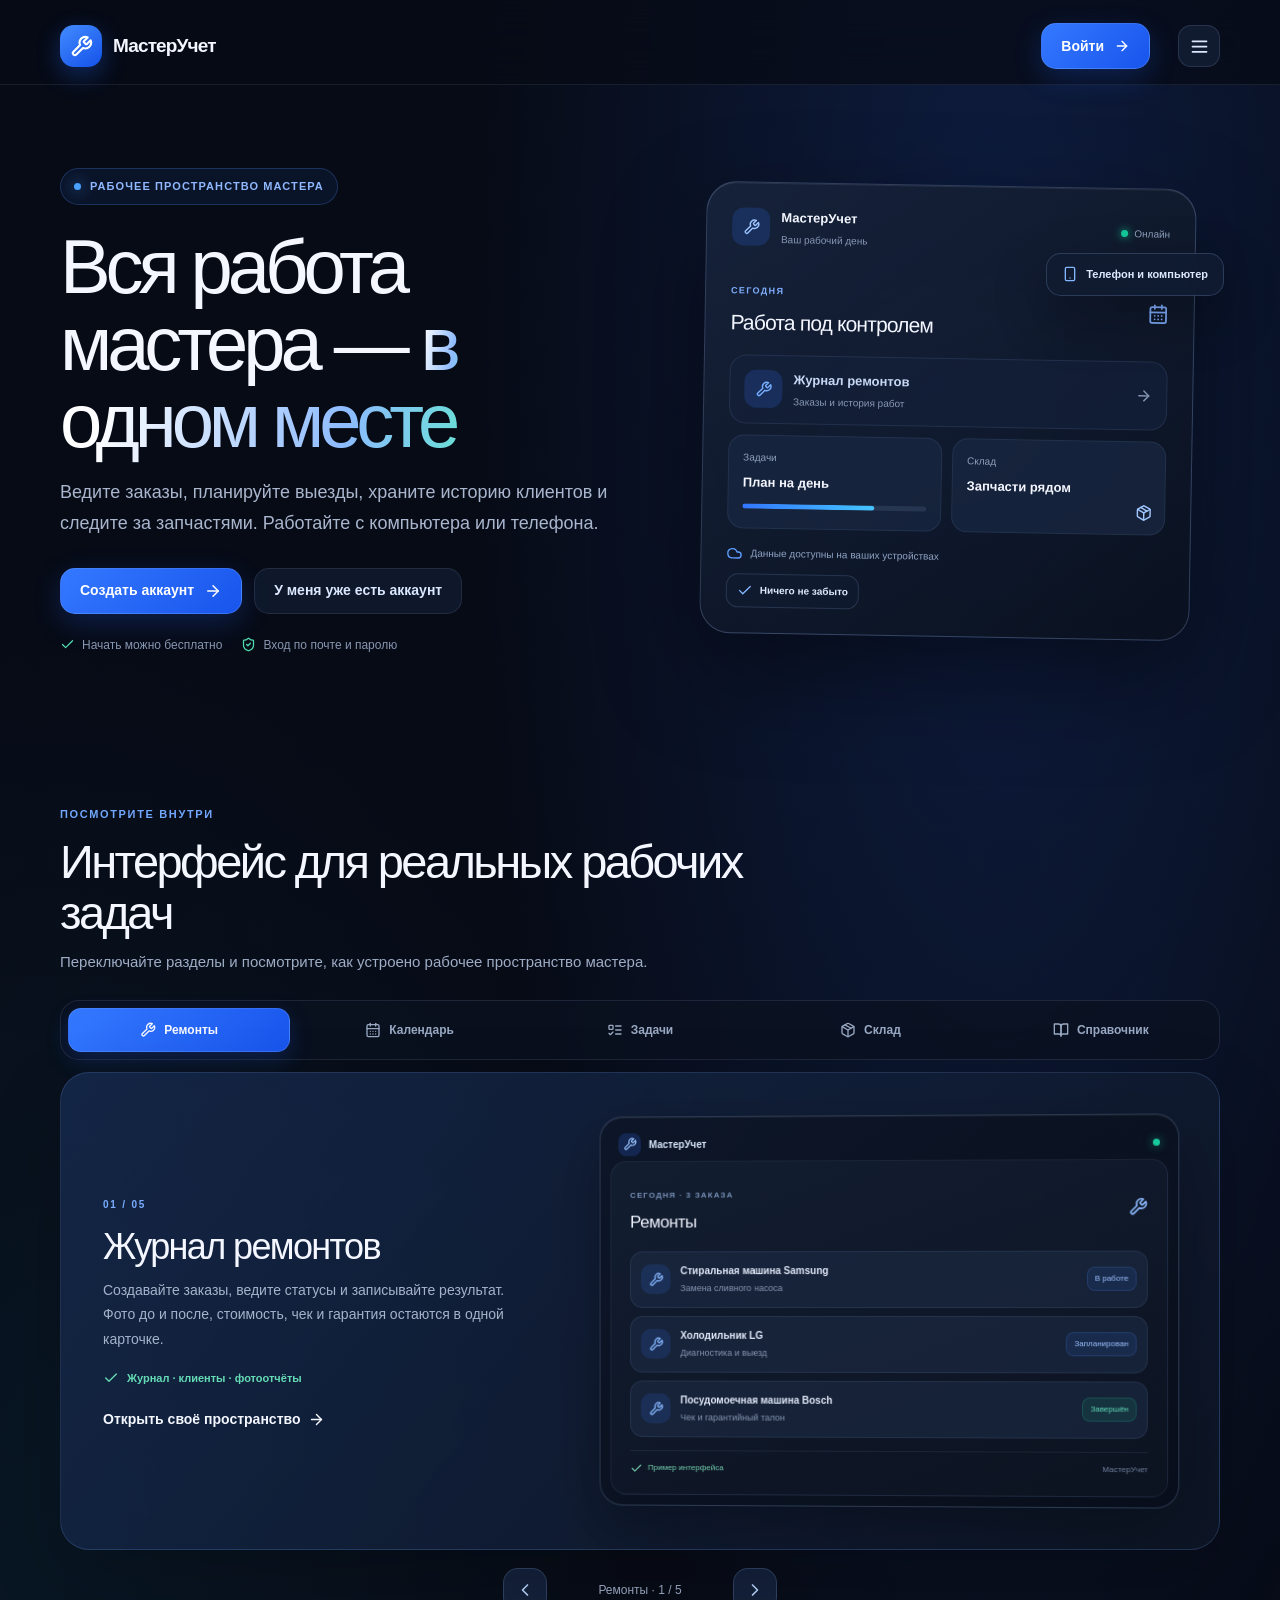
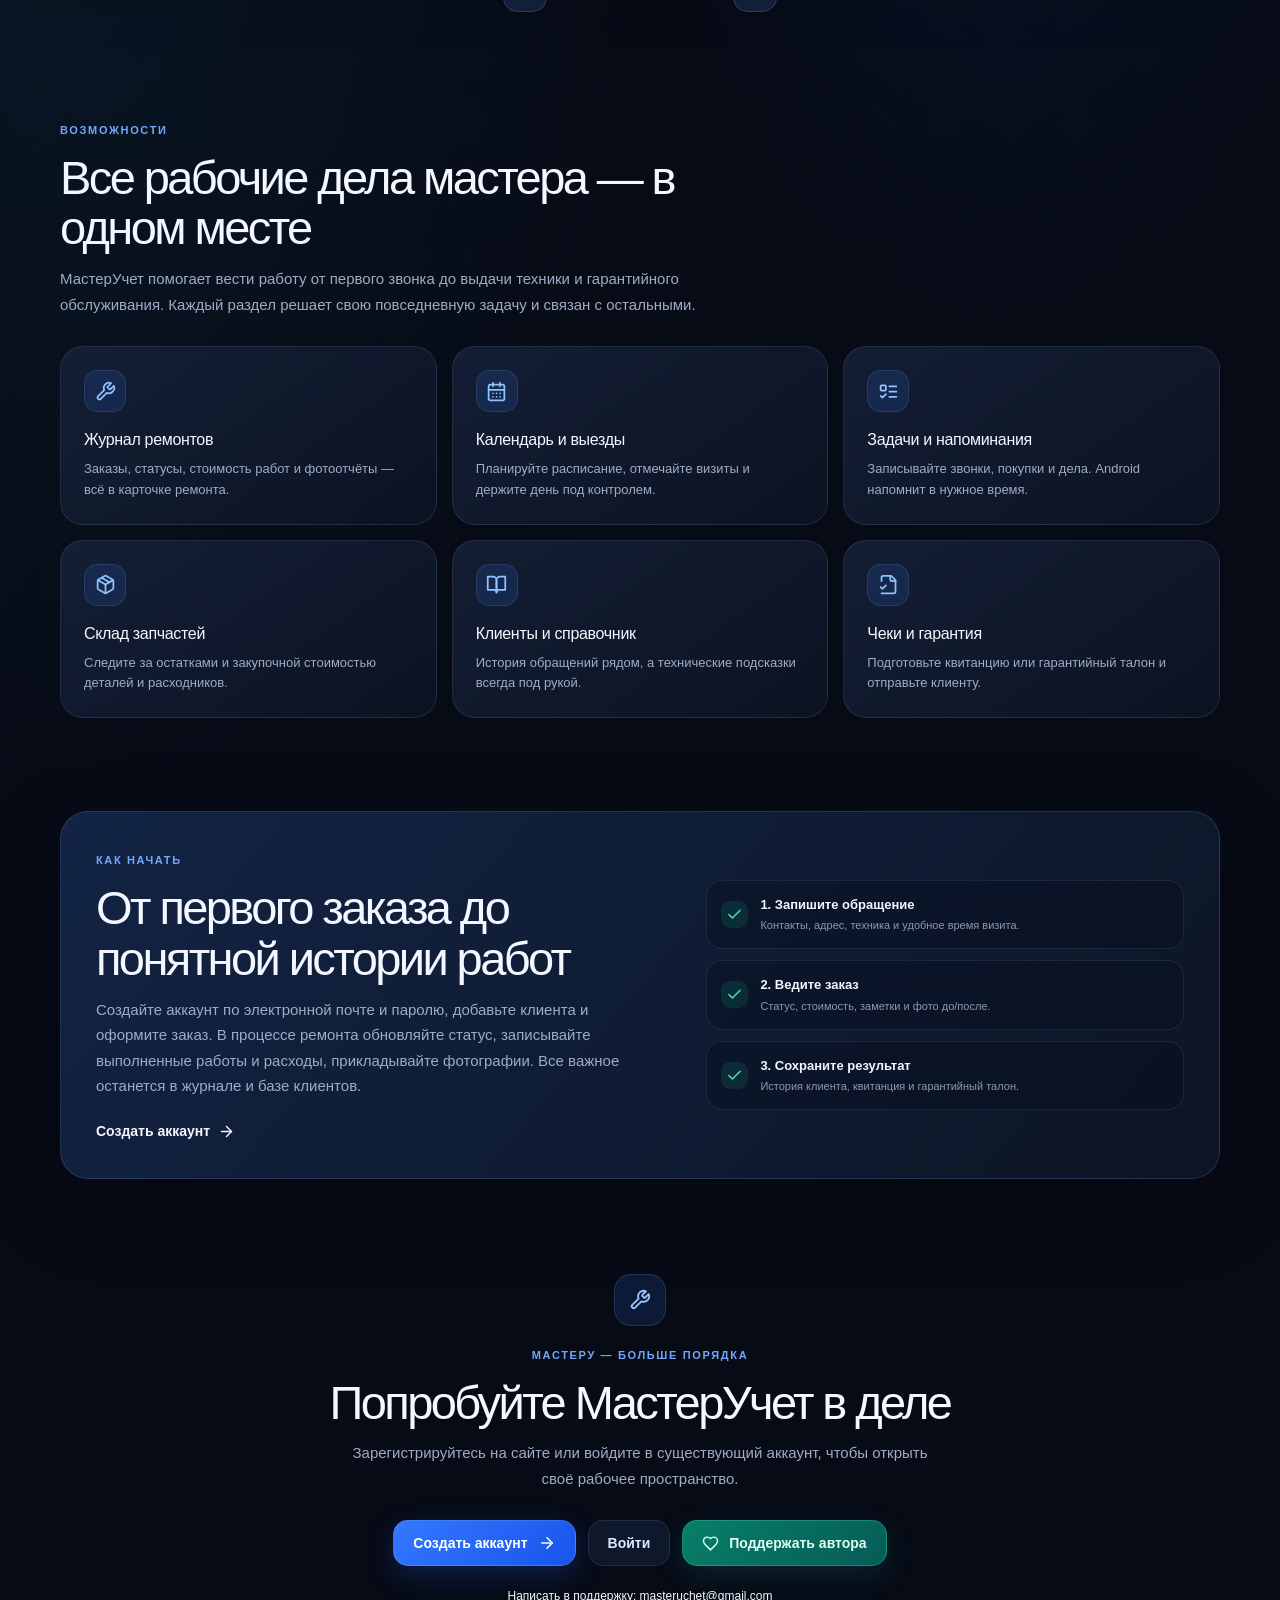
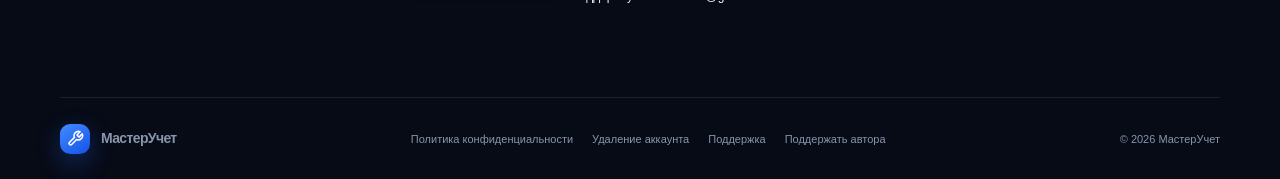
==== index.html @ 9c5c2b41 "Allow hiding a shared order from its card" ====
<!doctype html>
<html lang="ru">
  <head>
    <meta charset="UTF-8" />
    <meta name="viewport" content="width=device-width, initial-scale=1.0, viewport-fit=cover" />
    <meta name="theme-color" content="#080d1b" />
    <meta name="description" content="МастерУчет — приложение для мастера по ремонту: журнал заказов, база клиентов, календарь выездов, задачи, склад запчастей, чеки и гарантия. Работайте с телефона или компьютера." />
    <meta name="robots" content="index, follow, max-image-preview:large" />
    <link rel="canonical" href="https://masteruchetapp.ru/" />
    <link rel="icon" type="image/svg+xml" href="./favicon.svg" />
    <meta property="og:type" content="website" />
    <meta property="og:locale" content="ru_RU" />
    <meta property="og:site_name" content="МастерУчет" />
    <meta property="og:url" content="https://masteruchetapp.ru/" />
    <meta property="og:title" content="МастерУчет — приложение для мастера по ремонту" />
    <meta property="og:description" content="Заказы, клиенты, календарь выездов, задачи и склад запчастей — в одном рабочем пространстве." />
    <meta name="twitter:card" content="summary" />
    <script type="application/ld+json">
      {"@context":"https://schema.org","@type":"SoftwareApplication","name":"МастерУчет","applicationCategory":"BusinessApplication","operatingSystem":"Android, Web","url":"https://masteruchetapp.ru/","description":"Приложение для мастера по ремонту: журнал заказов, база клиентов, календарь выездов, задачи, склад запчастей, чеки и гарантия."}
    </script>
    <title>МастерУчет — приложение для мастера по ремонту</title>
    <script type="module" crossorigin src="./assets/index-lT8Kaux8.js"></script>
    <link rel="modulepreload" crossorigin href="./assets/supabase-vendor-f4bNl52y.js">
    <link rel="modulepreload" crossorigin href="./assets/index-CGkrgtN7.js">
    <link rel="modulepreload" crossorigin href="./assets/react-vendor-DXcH-vAE.js">
    <link rel="modulepreload" crossorigin href="./assets/icons-vendor-DyTiu1Lw.js">
    <link rel="stylesheet" crossorigin href="./assets/index-4kMEohRz.css">
    <link rel="stylesheet" crossorigin href="./assets/index-d0-9Os8v.css">
  </head>
  <body>
    <div id="root"></div>
    <noscript>
      <main>
        <h1>МастерУчет — приложение для мастера по ремонту</h1>
        <p>Ведите журнал заказов, храните историю клиентов, планируйте выезды, ставьте задачи и учитывайте запчасти в одном рабочем пространстве.</p>
        <h2>Возможности</h2>
        <ul>
          <li>Заказы, статусы ремонта, стоимость работ и фотоотчёты.</li>
          <li>Календарь выездов и история клиентов.</li>
          <li>Задачи и напоминания.</li>
          <li>Склад запчастей и технический справочник.</li>
          <li>Квитанции и гарантийные талоны.</li>
        </ul>
        <p><a href="/web.html">Открыть веб-версию МастерУчет</a></p>
      </main>
    </noscript>
  </body>
</html>
---- assets/index-d0-9Os8v.css ----
.landing-page{--landing-bg:#070b16;--landing-panel:#0e1729;--landing-line:rgba(160,185,229,.13);--landing-text:#f4f7ff;--landing-muted:#9eacc5;min-height:100vh;color:var(--landing-text);background:radial-gradient(ellipse at 78% 10%,rgba(41,99,232,.2),transparent 37%),radial-gradient(ellipse at 4% 45%,rgba(24,158,198,.08),transparent 34%),var(--landing-bg);font-family:Inter,-apple-system,BlinkMacSystemFont,Segoe UI,Roboto,Arial,sans-serif;overflow:hidden}.landing-page *{box-sizing:border-box}.landing-page a{-webkit-tap-highlight-color:transparent;text-decoration:none;color:inherit}.landing-header{position:sticky;top:0;z-index:20;border-bottom:1px solid rgba(172,197,237,.1);background:#070b16bd;backdrop-filter:blur(22px);-webkit-backdrop-filter:blur(22px)}.landing-nav{width:min(1160px,calc(100% - 44px));height:76px;margin:auto;display:flex;align-items:center;justify-content:space-between;gap:28px}.landing-brand,.landing-footer-brand{display:flex;align-items:center;gap:11px;font-weight:800;font-size:19px;letter-spacing:-.045em;white-space:nowrap}.landing-brand-mark{width:42px;height:42px;display:grid;place-items:center;border-radius:14px;color:#fff;background:linear-gradient(145deg,#438bff,#1452e9);box-shadow:0 8px 25px #2166ff54}.landing-brand-mark svg{width:23px;height:23px;stroke-width:2.2}.landing-nav-links{display:flex;align-items:center;gap:32px;color:#aab8d1;font-size:14px}.landing-nav-links a,.landing-footer-links a{transition:color .2s}.landing-nav-links a:hover,.landing-footer-links a:hover{color:#83baff}.landing-nav-cta,.landing-button{min-height:46px;padding:0 19px;border:1px solid rgba(137,180,255,.26);border-radius:15px;display:inline-flex;align-items:center;justify-content:center;gap:10px;color:#fff!important;font-weight:700;font-size:14px;background:linear-gradient(135deg,#3478ff,#1855ec);box-shadow:0 9px 28px #2360f53d;transition:transform .2s,box-shadow .2s}.landing-nav-cta:hover,.landing-button:hover{transform:translateY(-2px);box-shadow:0 14px 34px #2360f55c}.landing-hero{width:min(1160px,calc(100% - 44px));min-height:650px;margin:auto;padding:76px 0 74px;display:grid;grid-template-columns:1.02fr .98fr;align-items:center;gap:48px}.landing-eyebrow,.landing-section-heading>span,.landing-section-kicker,.landing-final-cta>span{display:inline-flex;align-items:center;gap:9px;color:#8fb8ff;font-size:11px;font-weight:800;letter-spacing:.15em;text-transform:uppercase}.landing-eyebrow{padding:9px 13px;border:1px solid rgba(88,145,255,.24);border-radius:99px;background:#20488e29;letter-spacing:.1em}.landing-eyebrow>span{width:7px;height:7px;border-radius:50%;background:#49a0ff;box-shadow:0 0 15px #3d91ff}.landing-hero h1{max-width:670px;margin:23px 0 18px;font-size:clamp(46px,6.1vw,76px);line-height:1.015;letter-spacing:-.067em}.landing-hero h1 span{background:linear-gradient(100deg,#fff 10%,#8dbbff 70%,#69e0d5);background-clip:text;-webkit-background-clip:text;color:transparent}.landing-lead{max-width:550px;margin:0;color:#a9b6ce;font-size:18px;line-height:1.7}.landing-actions{display:flex;flex-wrap:wrap;gap:12px;margin-top:29px}.landing-button-secondary{color:#dce8ff!important;background:#141f35ad;border-color:var(--landing-line);box-shadow:none}.landing-button-secondary:hover{box-shadow:none;background:#21304ce0}.landing-trust{display:flex;flex-wrap:wrap;gap:19px;margin-top:22px;color:#8796b1;font-size:12px}.landing-trust span{display:inline-flex;align-items:center;gap:7px}.landing-trust svg{color:#4fddb0}.landing-preview-wrap{position:relative;min-height:460px;display:grid;place-items:center}.landing-glow{position:absolute;width:min(460px,100%);aspect-ratio:1;border-radius:50%;background:radial-gradient(circle,rgba(54,117,255,.32),rgba(40,86,195,.07) 54%,transparent 72%);filter:blur(13px)}.landing-preview-card{position:relative;width:min(490px,100%);padding:25px;border:1px solid rgba(163,194,245,.24);border-radius:30px;background:linear-gradient(145deg,#17233bf0,#0a111ff5);box-shadow:0 38px 100px #00000073,inset 0 1px #ffffff14;transform:rotate(1deg)}.landing-preview-top{display:flex;align-items:center;gap:11px}.landing-preview-logo{width:38px;height:38px;display:grid;place-items:center;border-radius:12px;color:#9bc5ff;background:#3170f330}.landing-preview-top strong,.landing-preview-order strong{display:block;font-size:13px}.landing-preview-top small,.landing-preview-order small{display:block;margin-top:4px;color:#8797b4;font-size:10px}.landing-live{display:inline-flex;align-items:center;gap:6px;margin-left:auto;color:#91a2be;font-size:10px}.landing-live i{width:7px;height:7px;border-radius:50%;background:#13c99b;box-shadow:0 0 9px #13c99b}.landing-preview-heading{display:flex;justify-content:space-between;align-items:center;margin:30px 0 17px;color:#7faeff}.landing-preview-heading small{font-size:9px;letter-spacing:.15em;font-weight:800}.landing-preview-heading h2{margin:6px 0 0;color:#f3f6ff;font-size:21px;letter-spacing:-.04em}.landing-preview-order{display:flex;align-items:center;gap:11px;padding:14px;border:1px solid rgba(149,182,235,.12);border-radius:17px;background:#14213ab8;color:#c8d8f4}.landing-order-icon{width:38px;height:38px;display:grid;place-items:center;border-radius:12px;color:#76adff;background:#3377ff2e}.landing-preview-order>svg{margin-left:auto;color:#8192b0}.landing-preview-stats{display:grid;grid-template-columns:1fr 1fr;gap:10px;margin-top:11px}.landing-preview-stats>div{position:relative;min-height:94px;padding:14px;border:1px solid rgba(149,182,235,.1);border-radius:16px;background:#182640cc}.landing-preview-stats small{display:block;color:#8fa0bd;font-size:10px}.landing-preview-stats strong{display:block;margin-top:8px;font-size:13px}.landing-progress{display:block;height:5px;margin-top:12px;overflow:hidden;border-radius:10px;background:#263550}.landing-progress i{display:block;width:72%;height:100%;border-radius:inherit;background:linear-gradient(90deg,#3276ff,#44c5ff)}.landing-stock{position:absolute;right:12px;bottom:13px;color:#a0c7ff}.landing-preview-sync{display:flex;align-items:center;gap:8px;margin-top:17px;color:#8fa3c3;font-size:10px}.landing-preview-sync svg{color:#5f9dff}.landing-float{position:absolute;display:flex;align-items:center;gap:8px;padding:12px 15px;border:1px solid rgba(159,193,249,.2);border-radius:15px;color:#dce9ff;background:#111c31e0;-webkit-backdrop-filter:blur(14px);backdrop-filter:blur(14px);box-shadow:0 20px 55px #00000052;font-size:11px;font-weight:700}.landing-float svg{color:#82b7ff}.landing-float-one{right:-4px;top:72px}.landing-float-two{left:-6px;bottom:61px}.landing-section,.landing-workflow,.landing-final-cta{width:min(1160px,calc(100% - 44px));margin:auto}.landing-section{padding:80px 0 68px}.landing-section-heading{max-width:650px;margin-bottom:29px}.landing-section-heading>span,.landing-section-kicker,.landing-final-cta>span{color:#72a7ff}.landing-section-heading h2,.landing-workflow h2,.landing-final-cta h2{margin:12px 0;font-size:clamp(31px,4.2vw,47px);line-height:1.08;letter-spacing:-.055em}.landing-section-heading p,.landing-workflow>div>p,.landing-final-cta>p{max-width:650px;margin:0;color:var(--landing-muted);font-size:15px;line-height:1.7}.landing-features{display:grid;grid-template-columns:repeat(3,1fr);gap:15px}.landing-feature{min-height:178px;padding:23px;border:1px solid var(--landing-line);border-radius:23px;background:linear-gradient(145deg,#18243dc7,#0d1526cc);transition:transform .22s,border-color .22s}.landing-feature:hover{transform:translateY(-4px);border-color:#679eff66}.landing-feature>span{width:42px;height:42px;display:grid;place-items:center;border:1px solid rgba(114,164,248,.17);border-radius:14px;color:#8fc3ff;background:#3069db29}.landing-feature h3{margin:16px 0 7px;font-size:16px;letter-spacing:-.02em}.landing-feature p{margin:0;color:#9eacc5;font-size:13px;line-height:1.6}.landing-workflow{display:grid;grid-template-columns:1fr .86fr;gap:55px;align-items:center;margin-top:25px;padding:35px;border:1px solid rgba(120,167,244,.18);border-radius:28px;background:linear-gradient(130deg,#182e56b8,#0f182acc);box-shadow:0 24px 80px #00000042}.landing-workflow h2{max-width:580px}.landing-workflow>div>p{margin-bottom:20px}.landing-inline-link{display:inline-flex;align-items:center;gap:8px;color:#8dbbff;font-size:14px;font-weight:750}.landing-benefits{display:grid;gap:11px}.landing-benefits>div{display:flex;align-items:center;gap:12px;padding:14px;border:1px solid rgba(150,181,232,.12);border-radius:16px;background:#080f1d6b}.landing-benefits>div>span{width:27px;height:27px;display:grid;place-items:center;flex:none;border-radius:9px;color:#53e0b4;background:#12c99a21}.landing-benefits p{margin:0}.landing-benefits strong,.landing-benefits small{display:block}.landing-benefits strong{font-size:13px}.landing-benefits small{margin-top:4px;color:#8999b3;font-size:11px;line-height:1.45}.landing-final-cta{padding:95px 0 90px;text-align:center}.landing-final-icon{width:52px;height:52px;display:grid;place-items:center;margin:0 auto 16px;border:1px solid rgba(114,164,248,.2);border-radius:17px;color:#9bc5ff;background:#3069db29}.landing-final-cta h2{margin:12px auto}.landing-final-cta>p{max-width:580px;margin:0 auto}.landing-actions-center{justify-content:center}.landing-support{display:inline-block;margin-top:21px;color:#8fa0bd;font-size:12px}.landing-footer{width:min(1160px,calc(100% - 44px));min-height:82px;margin:auto;display:flex;align-items:center;justify-content:space-between;gap:20px;border-top:1px solid var(--landing-line);color:#8795ad}.landing-footer-brand{font-size:14px}.landing-footer-brand .landing-brand-mark{width:30px;height:30px;border-radius:10px}.landing-footer-brand .landing-brand-mark svg{width:17px;height:17px}.landing-footer-links{display:flex;flex-wrap:wrap;gap:19px;font-size:11px}.landing-footer small{white-space:nowrap;font-size:11px}.web-app-loading{min-height:100dvh;display:grid;place-items:center;color:#9eacc5;background:#070b16;font:600 14px Inter,-apple-system,BlinkMacSystemFont,Segoe UI,sans-serif}@media (max-width:860px){.landing-hero{grid-template-columns:1fr;gap:12px;padding:67px 0 48px}.landing-hero-copy{text-align:center}.landing-hero h1,.landing-lead{margin-left:auto;margin-right:auto}.landing-actions,.landing-trust{justify-content:center}.landing-preview-wrap{min-height:430px}.landing-features{grid-template-columns:repeat(2,1fr)}.landing-workflow{grid-template-columns:1fr;gap:22px}}@media (max-width:600px){.landing-nav,.landing-hero,.landing-section,.landing-workflow,.landing-final-cta,.landing-footer{width:calc(100% - 30px)}.landing-nav{height:66px;gap:9px}.landing-brand{font-size:16px;gap:8px}.landing-brand-mark{width:36px;height:36px;border-radius:12px}.landing-brand-mark svg{width:20px;height:20px}.landing-nav-links{display:none}.landing-nav-cta{min-height:40px;padding:0 13px;font-size:12px}.landing-hero{padding-top:51px}.landing-eyebrow{font-size:9px}.landing-hero h1{font-size:clamp(42px,12vw,57px)}.landing-lead{font-size:15px}.landing-actions{flex-direction:column;align-items:stretch}.landing-button{width:100%}.landing-trust{gap:10px 16px;font-size:10px}.landing-preview-wrap{min-height:365px;margin-top:3px}.landing-preview-card{padding:17px;border-radius:24px}.landing-preview-heading{margin-top:23px}.landing-preview-heading h2{font-size:18px}.landing-preview-stats>div{min-height:85px;padding:12px}.landing-float{padding:9px 11px;font-size:9px}.landing-float-one{right:-1px;top:31px}.landing-float-two{left:0;bottom:29px}.landing-section{padding:56px 0 46px}.landing-features{grid-template-columns:1fr;gap:10px}.landing-feature{min-height:0;padding:18px}.landing-feature h3{margin-top:12px}.landing-workflow{padding:22px 18px;margin-top:9px}.landing-final-cta{padding:65px 0}.landing-footer{padding:19px 0 24px;align-items:flex-start;flex-direction:column;gap:15px}.landing-footer-links{gap:13px}.landing-footer small{font-size:10px}}@media (prefers-reduced-motion:reduce){.landing-page *{scroll-behavior:auto!important;animation-duration:.01ms!important;transition-duration:.01ms!important}}html{scroll-behavior:smooth;scroll-padding-top:94px}.landing-page [id]{scroll-margin-top:94px}.landing-page a:focus-visible{outline:2px solid #8bb6ff;outline-offset:4px;border-radius:8px}.landing-page .landing-reveal{opacity:0;transform:translateY(22px);transition:opacity .65s cubic-bezier(.2,.7,.25,1),transform .65s cubic-bezier(.2,.7,.25,1);transition-delay:var(--reveal-delay, 0ms)}.landing-page .landing-reveal.is-visible{opacity:1;transform:translateY(0)}.landing-page .landing-feature.landing-reveal{transform:translateY(18px) scale(.985)}.landing-page .landing-feature.landing-reveal.is-visible{transform:translateY(0) scale(1)}.landing-page .landing-feature.landing-reveal.is-visible:hover{transform:translateY(-4px) scale(1.01)}.landing-page .landing-support{transition:color .2s,text-decoration-color .2s;text-decoration:underline;text-decoration-color:transparent;text-underline-offset:4px}.landing-page .landing-support:hover{color:#c2d8ff;text-decoration-color:currentColor}@media (prefers-reduced-motion: reduce){html{scroll-behavior:auto}.landing-page .landing-reveal,.landing-page .landing-reveal.is-visible{opacity:1;transform:none;transition:none}}.landing-showcase{width:min(1160px,calc(100% - 44px));margin:12px auto 0;padding:54px 0 25px}.landing-page .landing-button-support{color:#ddfff4!important;border-color:#49dcb14d;background:linear-gradient(135deg,#087f68,#075b57);box-shadow:0 9px 28px #0f9b7d2e}.landing-page .landing-button-support:hover{box-shadow:0 14px 34px #0f9b7d4d}.landing-page{overflow-x:clip;overflow-y:visible}.landing-mobile-menu-toggle,.landing-mobile-backdrop,.landing-mobile-menu{display:none}@media (max-width:600px){.landing-header{position:sticky;isolation:isolate}.landing-nav{gap:8px}.landing-nav-cta{min-height:40px;padding:0 11px;font-size:12px}.landing-mobile-menu-toggle{width:40px;height:40px;display:grid;place-items:center;flex:none;border:1px solid rgba(160,185,229,.16);border-radius:13px;color:#dce8ff;background:#141f35db;cursor:pointer;transition:background .2s,transform .2s}.landing-mobile-menu-toggle:active{transform:scale(.95)}.landing-mobile-backdrop{position:fixed;top:66px;right:0;bottom:0;left:0;z-index:1;display:block;border:0;background:#02060f85;backdrop-filter:blur(3px);-webkit-backdrop-filter:blur(3px);animation:mobile-backdrop-in .2s ease both}.landing-mobile-menu{position:absolute;top:calc(100% + 9px);left:15px;right:15px;z-index:2;display:grid;gap:5px;padding:9px;border:1px solid rgba(160,185,229,.2);border-radius:21px;background:#0d1525f7;box-shadow:0 24px 70px #0000007a,inset 0 1px #ffffff0d;backdrop-filter:blur(24px);-webkit-backdrop-filter:blur(24px);animation:mobile-menu-in .28s cubic-bezier(.2,.75,.25,1) both}.landing-mobile-menu a{min-height:50px;padding:0 12px;display:flex;align-items:center;gap:12px;border:1px solid transparent;border-radius:14px;color:#dbe6f8;font-size:14px;font-weight:650;transition:background .18s,color .18s}.landing-mobile-menu a:hover,.landing-mobile-menu a:active{color:#fff;background:#4171cf2e}.landing-mobile-menu a>svg:first-child{flex:none;color:#82b5ff}.landing-mobile-menu a>span{flex:1}.landing-mobile-menu a>svg:last-child{color:#7486a4}}@keyframes mobile-menu-in{0%{opacity:0;transform:translateY(-8px) scale(.985)}to{opacity:1;transform:translateY(0) scale(1)}}@keyframes mobile-backdrop-in{0%{opacity:0}to{opacity:1}}.landing-showcase-heading{max-width:720px;margin-bottom:26px}.landing-showcase-heading h2{margin:12px 0 10px;font-size:clamp(31px,4.2vw,47px);line-height:1.08;letter-spacing:-.055em}.landing-showcase-heading p{margin:0;color:var(--landing-muted);font-size:15px;line-height:1.7}.landing-showcase-tabs{display:grid;grid-template-columns:repeat(5,minmax(0,1fr));gap:8px;margin-bottom:12px;padding:7px;border:1px solid var(--landing-line);border-radius:19px;background:#0b1220c2}.landing-showcase-tabs button{min-height:44px;padding:0 12px;display:inline-flex;align-items:center;justify-content:center;gap:8px;border:1px solid transparent;border-radius:13px;color:#99a9c3;background:transparent;font:inherit;font-size:12px;font-weight:700;white-space:nowrap;cursor:pointer;transition:color .2s,background .2s,border-color .2s,transform .2s}.landing-showcase-tabs button:hover{color:#e7efff;background:#ffffff0b}.landing-showcase-tabs button[aria-selected=true]{color:#f7f9ff;border-color:#84aeff3d;background:linear-gradient(135deg,#3478ff,#1855ec);box-shadow:0 8px 22px #2360f538}.landing-showcase-tabs button:active{transform:scale(.98)}.landing-showcase-tabs button:focus-visible{outline:2px solid #8bb6ff;outline-offset:2px}.landing-showcase-panel{min-height:350px;padding:clamp(22px,4vw,42px);display:grid;grid-template-columns:.82fr 1.18fr;align-items:center;gap:clamp(24px,5vw,64px);overflow:hidden;border:1px solid rgba(120,167,244,.18);border-radius:29px;background:linear-gradient(130deg,#182e56b3,#0d1525eb);box-shadow:0 28px 75px #0003;animation:showcase-panel-enter .38s cubic-bezier(.2,.75,.25,1) both}.landing-showcase-index{color:#7baeff;font-size:10px;font-weight:850;letter-spacing:.18em}.landing-showcase-copy h3{margin:13px 0 11px;font-size:clamp(25px,3vw,36px);line-height:1.08;letter-spacing:-.045em}.landing-showcase-copy>p{max-width:430px;margin:0;color:#a5b3ca;font-size:14px;line-height:1.75}.landing-showcase-footer{display:flex;align-items:flex-start;gap:8px;margin:19px 0 20px;color:#65dcb6;font-size:11px;font-weight:650;line-height:1.5}.landing-showcase-footer svg{flex:none}.landing-showcase-device{min-width:0;max-width:580px;width:100%;margin-left:auto;padding:10px;border:1px solid rgba(155,184,233,.23);border-radius:23px;background:linear-gradient(145deg,#0d1628,#080e1b);box-shadow:0 22px 65px #00000052,inset 0 1px #ffffff0f;transform:perspective(1200px) rotateY(-2deg)}.landing-device-top{height:34px;padding:0 8px;display:flex;align-items:center;gap:8px;color:#dbe8ff;font-size:10px}.landing-device-top>span{width:23px;height:23px;display:grid;place-items:center;border-radius:8px;color:#9bc5ff;background:#3170f333}.landing-device-top i{width:7px;height:7px;margin-left:auto;border-radius:50%;background:#17c99b;box-shadow:0 0 10px #17c99b99}.landing-device-content{padding:19px;border:1px solid rgba(145,174,222,.1);border-radius:16px;background:linear-gradient(160deg,#131e32fa,#0c1321fa)}.landing-device-title{display:flex;align-items:center;justify-content:space-between;gap:12px;margin-bottom:16px;color:#8dbaff}.landing-device-title small{color:#7891b7;font-size:8px;font-weight:800;letter-spacing:.14em}.landing-device-title h4{margin:5px 0 0;color:#f2f6ff;font-size:17px;letter-spacing:-.025em}.landing-device-list{display:grid;gap:8px}.landing-device-row{min-width:0;min-height:57px;padding:9px 10px;display:flex;align-items:center;gap:10px;border:1px solid rgba(145,174,222,.11);border-radius:13px;background:#1c2a42a8}.landing-device-row-icon{width:30px;height:30px;display:grid;place-items:center;flex:none;border-radius:10px;color:#87b8ff;background:#3170f329}.landing-device-row-copy{min-width:0;flex:1}.landing-device-row-copy strong,.landing-device-row-copy small{display:block;overflow:hidden;text-overflow:ellipsis;white-space:nowrap}.landing-device-row-copy strong{color:#e3ebfb;font-size:10px;font-weight:700}.landing-device-row-copy small{margin-top:4px;color:#8494af;font-size:9px}.landing-device-badge{max-width:118px;padding:5px 7px;overflow:hidden;border:1px solid rgba(85,143,255,.18);border-radius:8px;color:#9dc1ff;background:#2f64c424;font-size:8px;text-overflow:ellipsis;white-space:nowrap}.landing-device-badge.is-done{color:#61ddb7;border-color:#20c99733;background:#20c9971a}.landing-device-bottom{margin-top:13px;padding-top:11px;display:flex;justify-content:space-between;gap:10px;border-top:1px solid rgba(145,174,222,.1);color:#71829f;font-size:8px}.landing-device-bottom span:first-child{display:inline-flex;align-items:center;gap:5px;color:#74cfae}@keyframes showcase-panel-enter{0%{opacity:.35;transform:translateY(8px) scale(.995)}to{opacity:1;transform:translateY(0) scale(1)}}@media (max-width:860px){.landing-showcase-panel{grid-template-columns:1fr;gap:24px}.landing-showcase-copy{max-width:650px}.landing-showcase-device{max-width:none;transform:none}}@media (max-width:600px){.landing-showcase{width:calc(100% - 30px);padding:45px 0 14px}.landing-showcase-heading{margin-bottom:20px}.landing-showcase-heading p{font-size:13px}.landing-showcase-tabs{display:flex;gap:6px;margin-right:-15px;padding:6px;overflow-x:auto;scrollbar-width:none;border-radius:15px 0 0 15px}.landing-showcase-tabs::-webkit-scrollbar{display:none}.landing-showcase-tabs button{min-height:40px;padding:0 11px;font-size:11px}.landing-showcase-tabs button span{display:inline}.landing-showcase-panel{min-height:0;padding:20px 15px;gap:20px;border-radius:22px}.landing-showcase-copy h3{font-size:27px}.landing-showcase-copy>p{font-size:13px}.landing-showcase-device{padding:7px;border-radius:18px}.landing-device-content{padding:13px 10px;border-radius:13px}.landing-device-row{gap:7px;padding:8px 7px}.landing-device-row-icon{width:27px;height:27px}.landing-device-row-copy strong{font-size:9px}.landing-device-row-copy small{font-size:8px}.landing-device-badge{max-width:90px;padding:4px 5px;font-size:7px}}@media (prefers-reduced-motion:reduce){.landing-showcase-panel{animation-duration:.01ms}}@media (max-width:600px){.landing-nav{justify-content:flex-start}.landing-brand{margin-right:auto}.landing-float-two{display:none}.landing-showcase-tabs{width:100%;display:grid;grid-template-columns:repeat(2,minmax(0,1fr));gap:6px;margin-right:0;overflow:visible;border-radius:17px}.landing-showcase-tabs button{width:100%;min-width:0;min-height:46px;padding:5px 7px;gap:6px;font-size:10px;white-space:normal}.landing-showcase-tabs button span{min-width:0;white-space:normal}.landing-showcase-tabs button:last-child{grid-column:1 / -1;justify-content:center}}.landing-nav{justify-content:flex-start}.landing-brand{margin-right:auto}.landing-header{--landing-header-height: 76px;top:0;transform:translateY(0);transition:transform .22s cubic-bezier(.2,.7,.25,1);will-change:transform}.landing-header.is-hidden{transform:translateY(-100%);pointer-events:none}.landing-nav-links{display:none!important}.landing-mobile-menu-toggle{width:42px;height:42px;display:grid!important;place-items:center;flex:none;border:1px solid rgba(160,185,229,.16);border-radius:13px;color:#dce8ff;background:#141f35db;cursor:pointer;transition:background .2s,transform .2s}.landing-mobile-menu-toggle:hover{background:#233658f2}.landing-mobile-menu-toggle:active{transform:scale(.95)}.landing-mobile-backdrop{position:fixed;top:76px;right:0;bottom:0;left:0;z-index:1;display:block;border:0;background:#02060f85;backdrop-filter:blur(3px);-webkit-backdrop-filter:blur(3px);animation:mobile-backdrop-in .2s ease both}.landing-mobile-menu{position:absolute;top:calc(100% + 9px);right:max(22px,calc((100vw - 1160px)/2));z-index:2;width:min(390px,calc(100vw - 44px));display:grid;gap:5px;padding:9px;border:1px solid rgba(160,185,229,.2);border-radius:21px;background:#0d1525f7;box-shadow:0 24px 70px #0000007a,inset 0 1px #ffffff0d;backdrop-filter:blur(24px);-webkit-backdrop-filter:blur(24px);animation:mobile-menu-in .28s cubic-bezier(.2,.75,.25,1) both}.landing-mobile-menu a{min-height:50px;padding:0 12px;display:flex;align-items:center;gap:12px;border:1px solid transparent;border-radius:14px;color:#dbe6f8;font-size:14px;font-weight:650;transition:background .18s,color .18s}.landing-mobile-menu a:hover,.landing-mobile-menu a:active{color:#fff;background:#4171cf2e}.landing-mobile-menu a>svg:first-child{flex:none;color:#82b5ff}.landing-mobile-menu a>span{flex:1}.landing-mobile-menu a>svg:last-child{color:#7486a4}@media (max-width:600px){.landing-header{--landing-header-height: 66px}.landing-mobile-menu-toggle{width:40px;height:40px}.landing-mobile-backdrop{top:66px;right:0;bottom:0;left:0}.landing-mobile-menu{left:15px;right:15px;width:auto}}@media (max-width:860px){.landing-float-two{display:none!important}}.landing-preview-note{width:fit-content;max-width:100%;min-height:34px;margin-top:12px;padding:7px 10px;display:flex;align-items:center;gap:7px;border:1px solid rgba(159,193,249,.16);border-radius:12px;color:#dce9ff;background:#111c319e;font-size:10px;font-weight:700}.landing-preview-note svg{flex:none;color:#82b7ff}.landing-hero h1 span{padding-right:.12em;margin-right:-.12em;-webkit-box-decoration-break:clone;box-decoration-break:clone}.landing-showcase-carousel{touch-action:pan-y}.landing-showcase-controls{display:flex;align-items:center;justify-content:center;gap:18px;margin-top:18px}.landing-showcase-controls button{width:44px;height:44px;display:grid;place-items:center;flex:none;border:1px solid rgba(145,181,240,.22);border-radius:15px;background:#1a2c4bb3;color:#b9d6ff;cursor:pointer;transition:background .2s,transform .2s}.landing-showcase-controls button:hover{background:#3060b380}.landing-showcase-controls button:active{transform:scale(.94)}.landing-showcase-controls button:focus-visible{outline:2px solid #82b7ff;outline-offset:3px}.landing-showcase-position{min-width:150px;color:#9eacc5;text-align:center;font-size:12px}.landing-showcase-panel.slide-next{animation:showcase-next .32s ease both}.landing-showcase-panel.slide-previous{animation:showcase-previous .32s ease both}@keyframes showcase-next{0%{opacity:.3;transform:translate(22px)}to{opacity:1;transform:translate(0)}}@keyframes showcase-previous{0%{opacity:.3;transform:translate(-22px)}to{opacity:1;transform:translate(0)}}@media (prefers-reduced-motion:reduce){.landing-showcase-panel.slide-next,.landing-showcase-panel.slide-previous{animation:none}}.landing-page button:focus-visible{outline:2px solid #8bb6ff;outline-offset:3px}.landing-header.is-hidden:focus-within{transform:translateY(0);pointer-events:auto}.landing-mobile-menu{max-height:calc(100dvh - 88px - env(safe-area-inset-top,0px));overflow-y:auto;overscroll-behavior:contain}
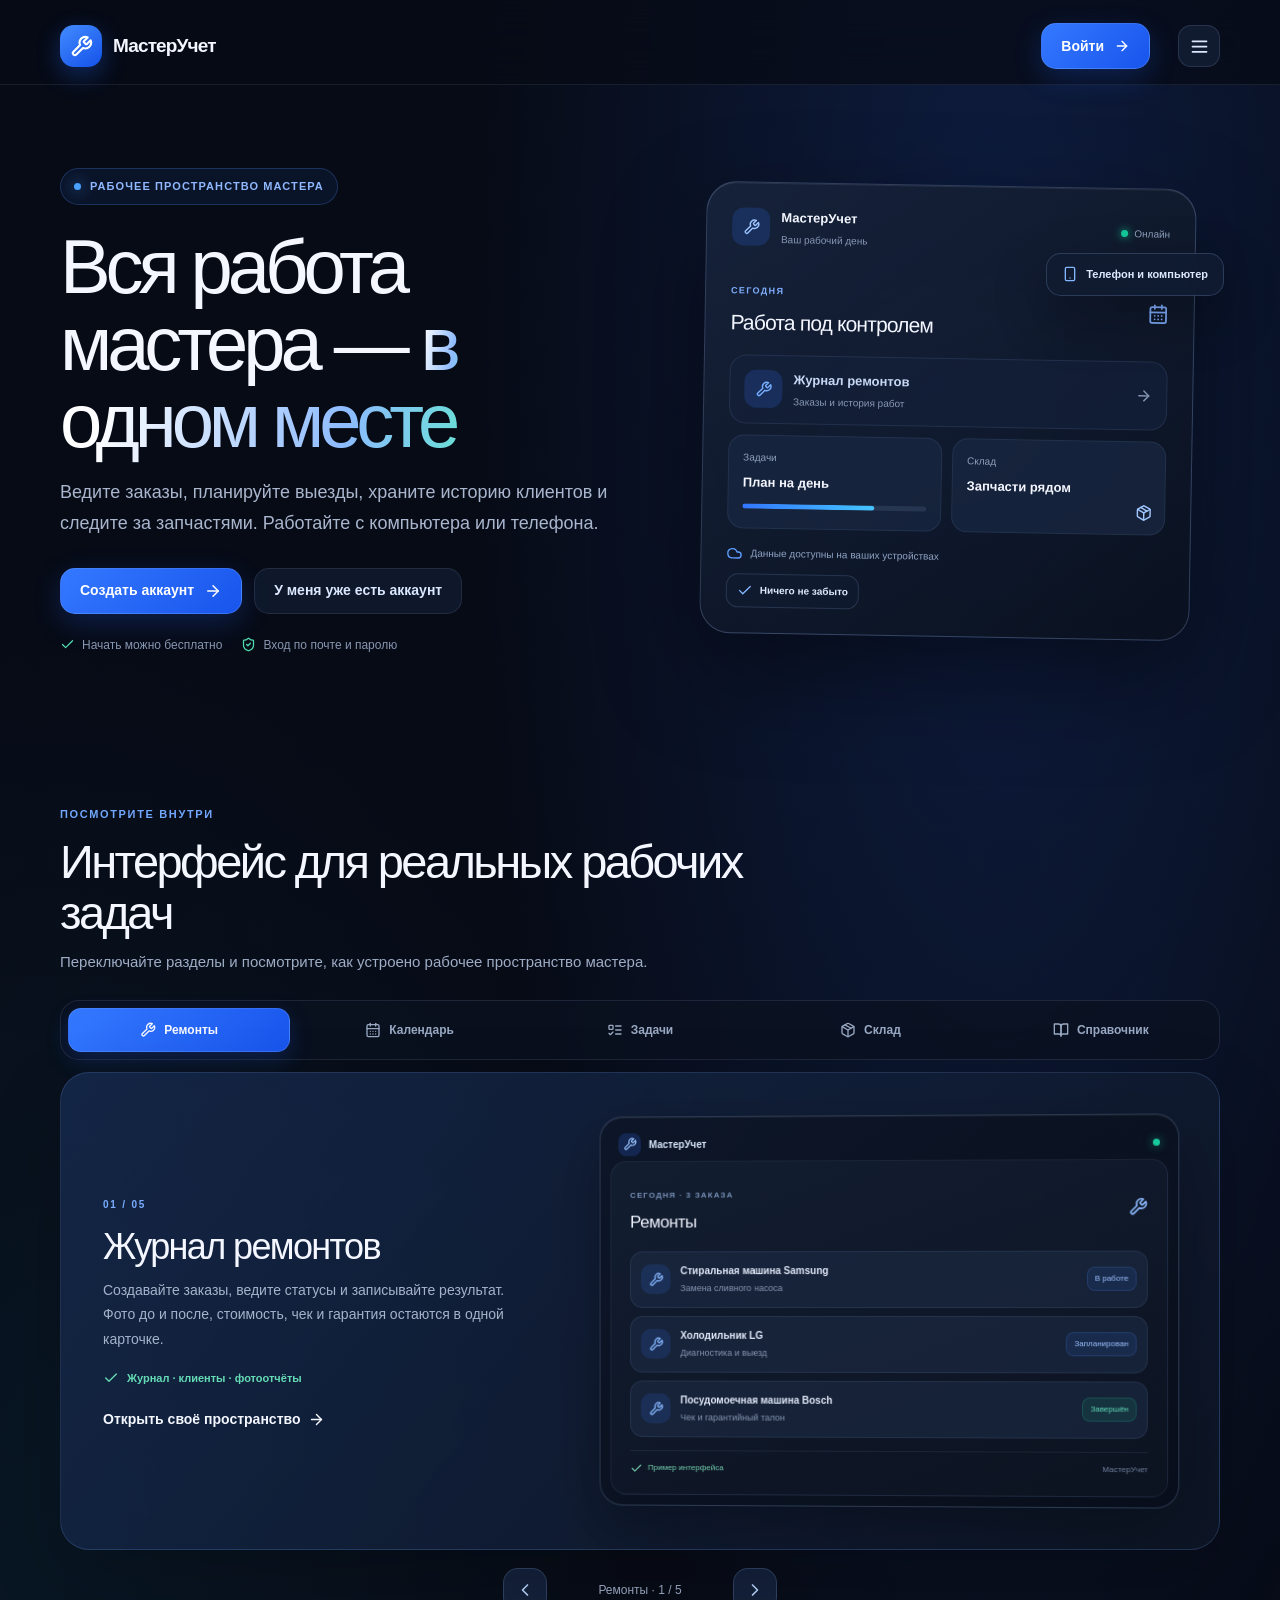
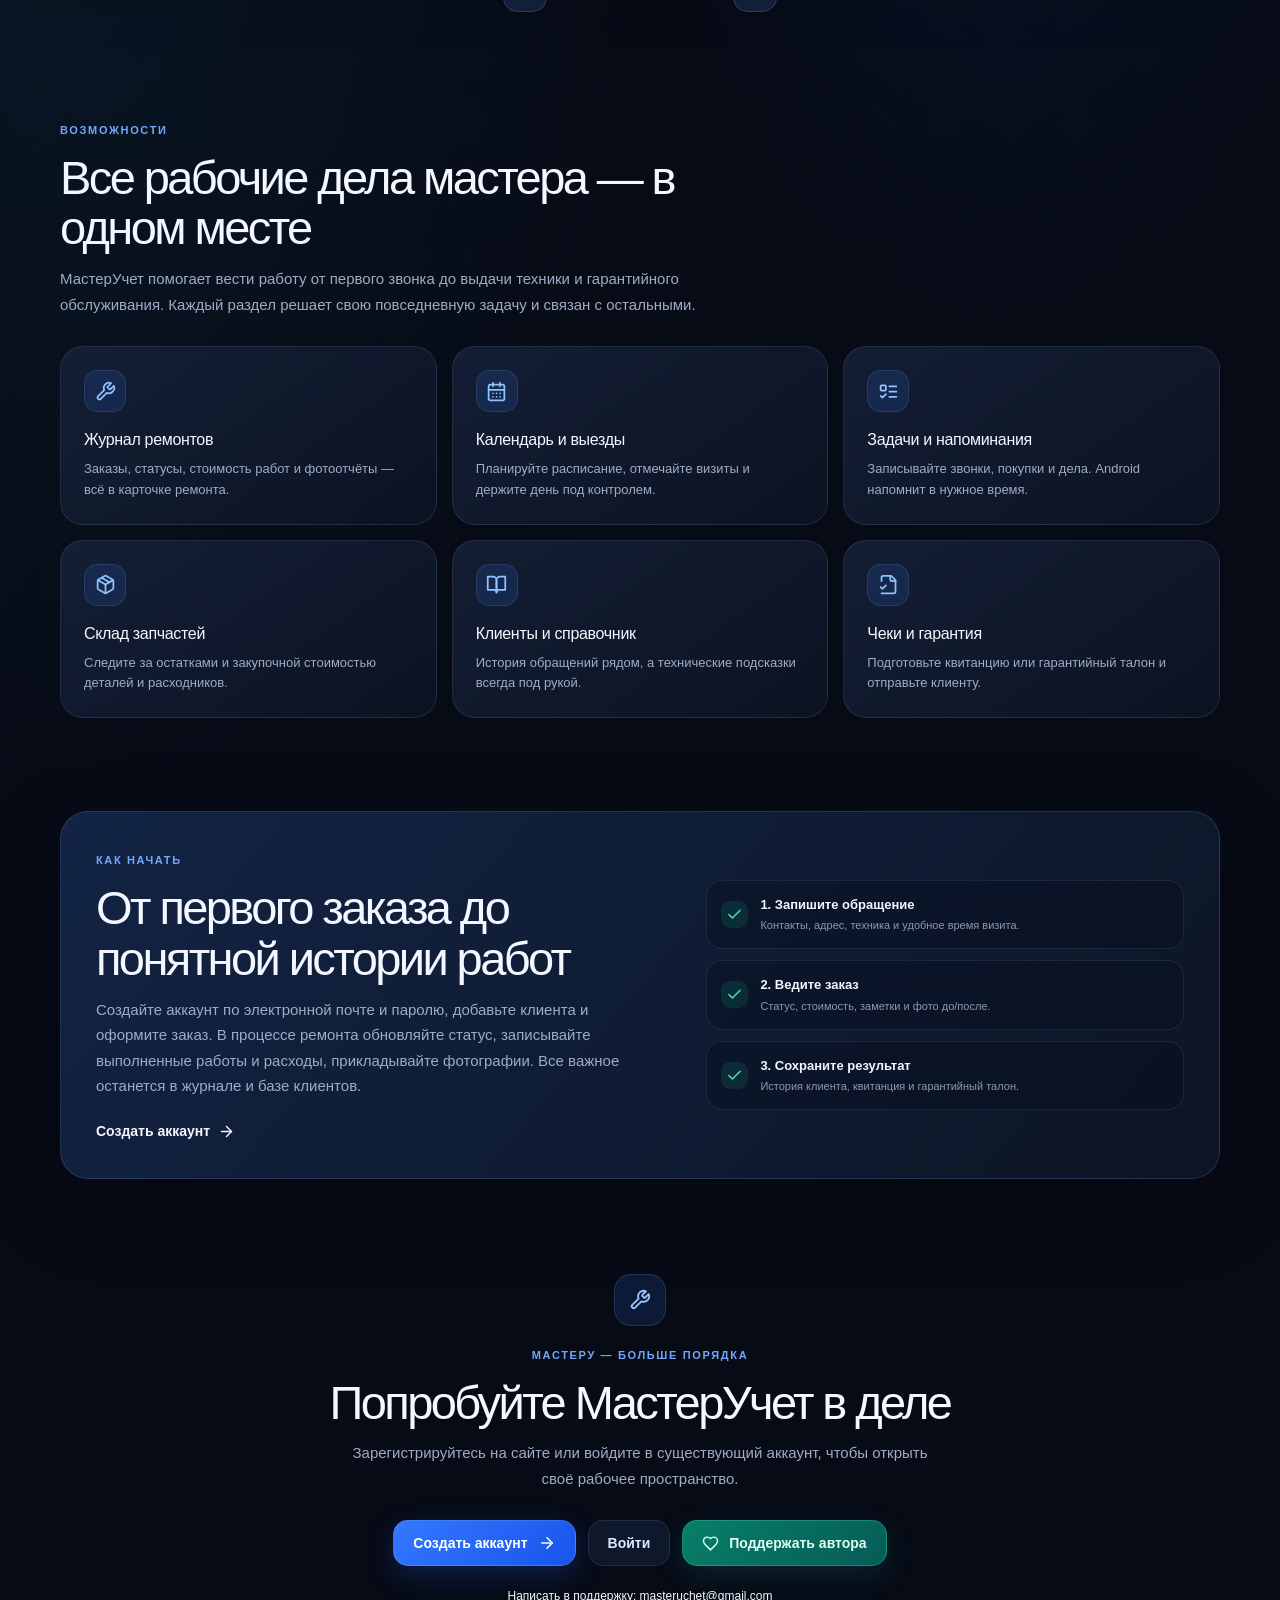
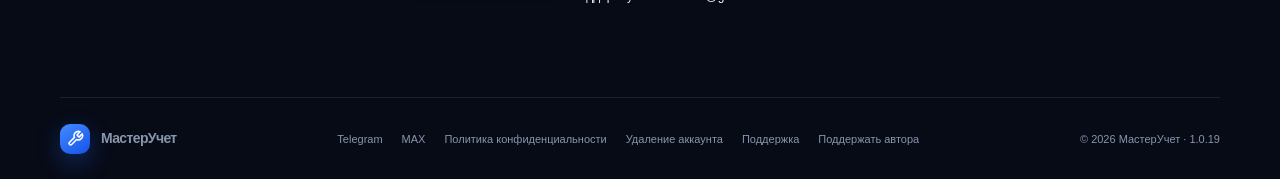
==== commit 5f91fe25: "Release 1.0.19: mobile menu, center statuses and community links" ====
--- a/index.html
+++ b/index.html
@@ -19,12 +19,12 @@
       {"@context":"https://schema.org","@type":"SoftwareApplication","name":"МастерУчет","applicationCategory":"BusinessApplication","operatingSystem":"Android, Web","url":"https://masteruchetapp.ru/","description":"Приложение для мастера по ремонту: журнал заказов, база клиентов, календарь выездов, задачи, склад запчастей, чеки и гарантия."}
     </script>
     <title>МастерУчет — приложение для мастера по ремонту</title>
-    <script type="module" crossorigin src="./assets/index-lT8Kaux8.js"></script>
+    <script type="module" crossorigin src="./assets/index-D2NQIXPi.js"></script>
     <link rel="modulepreload" crossorigin href="./assets/supabase-vendor-f4bNl52y.js">
-    <link rel="modulepreload" crossorigin href="./assets/index-CGkrgtN7.js">
+    <link rel="modulepreload" crossorigin href="./assets/index-DZDlznjB.js">
     <link rel="modulepreload" crossorigin href="./assets/react-vendor-DXcH-vAE.js">
-    <link rel="modulepreload" crossorigin href="./assets/icons-vendor-DyTiu1Lw.js">
-    <link rel="stylesheet" crossorigin href="./assets/index-4kMEohRz.css">
+    <link rel="modulepreload" crossorigin href="./assets/icons-vendor-DFppl5-U.js">
+    <link rel="stylesheet" crossorigin href="./assets/index-CSzI9D3h.css">
     <link rel="stylesheet" crossorigin href="./assets/index-d0-9Os8v.css">
   </head>
   <body>
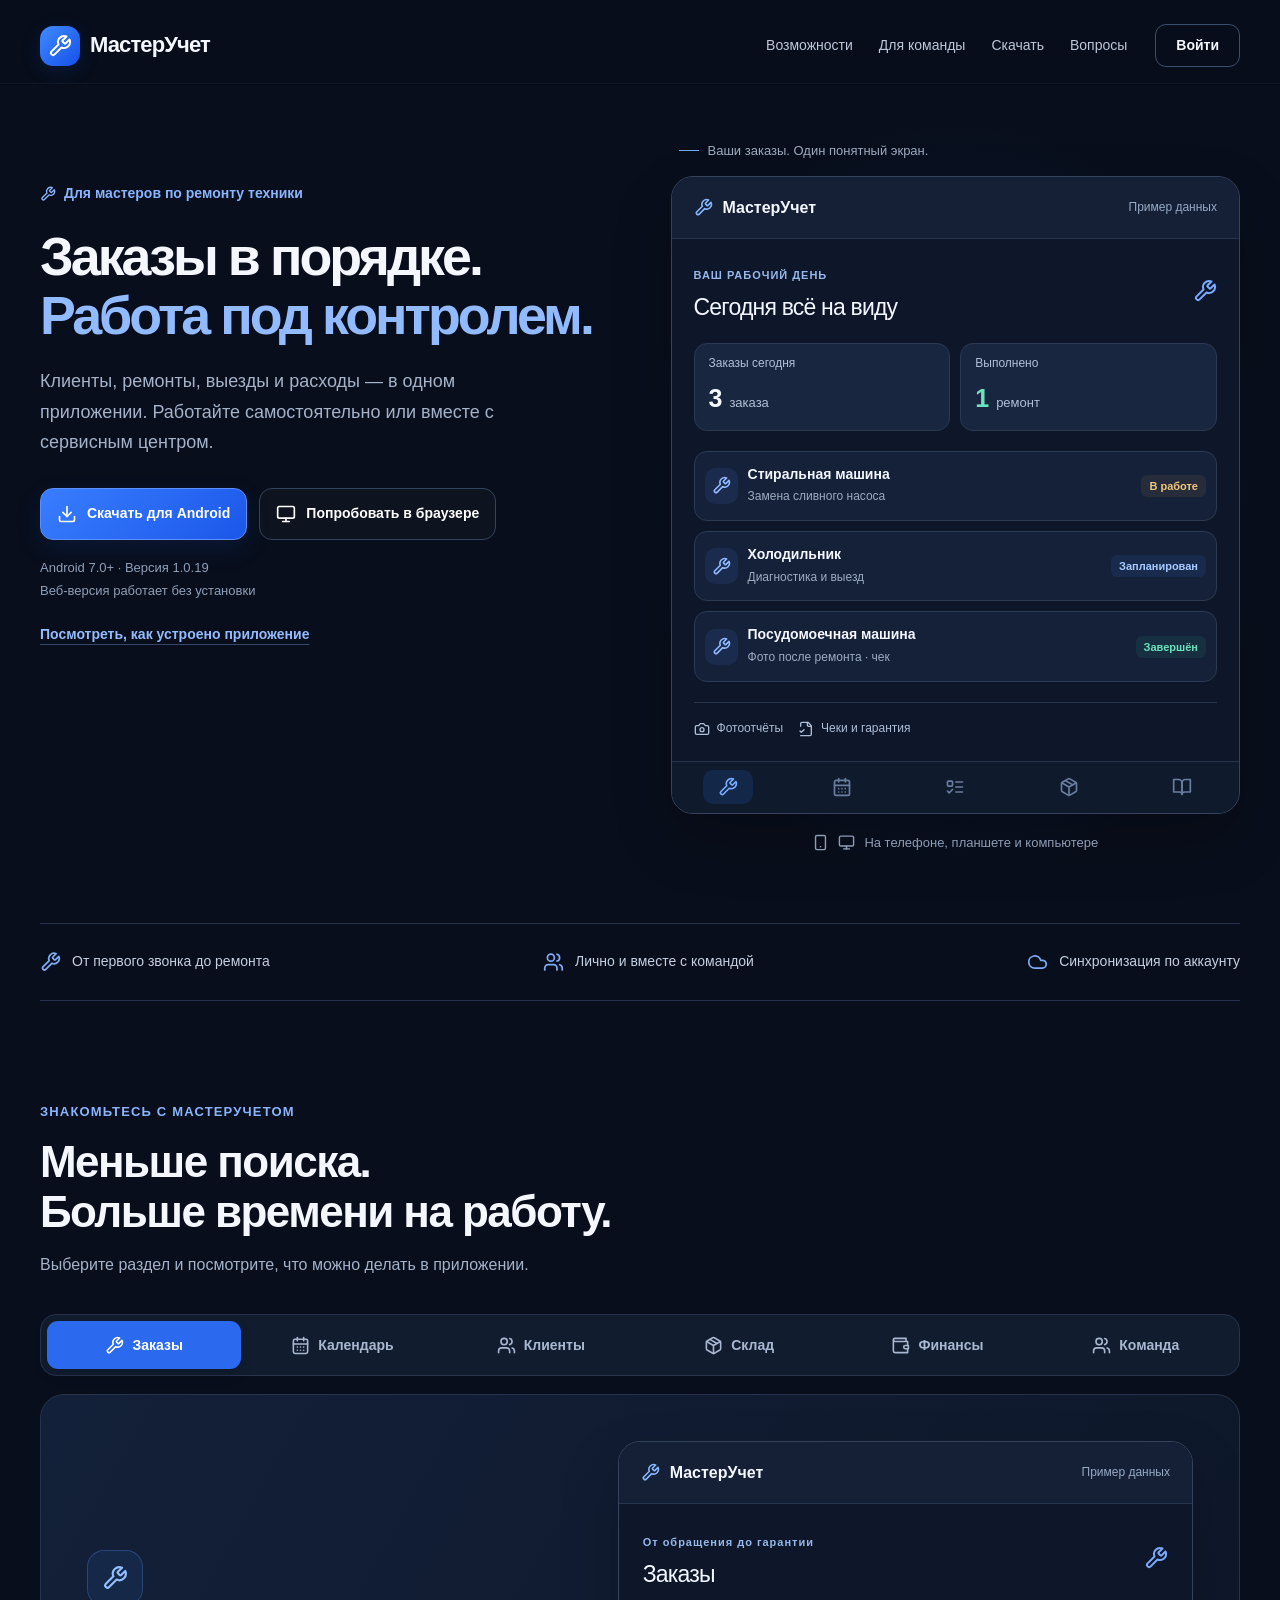
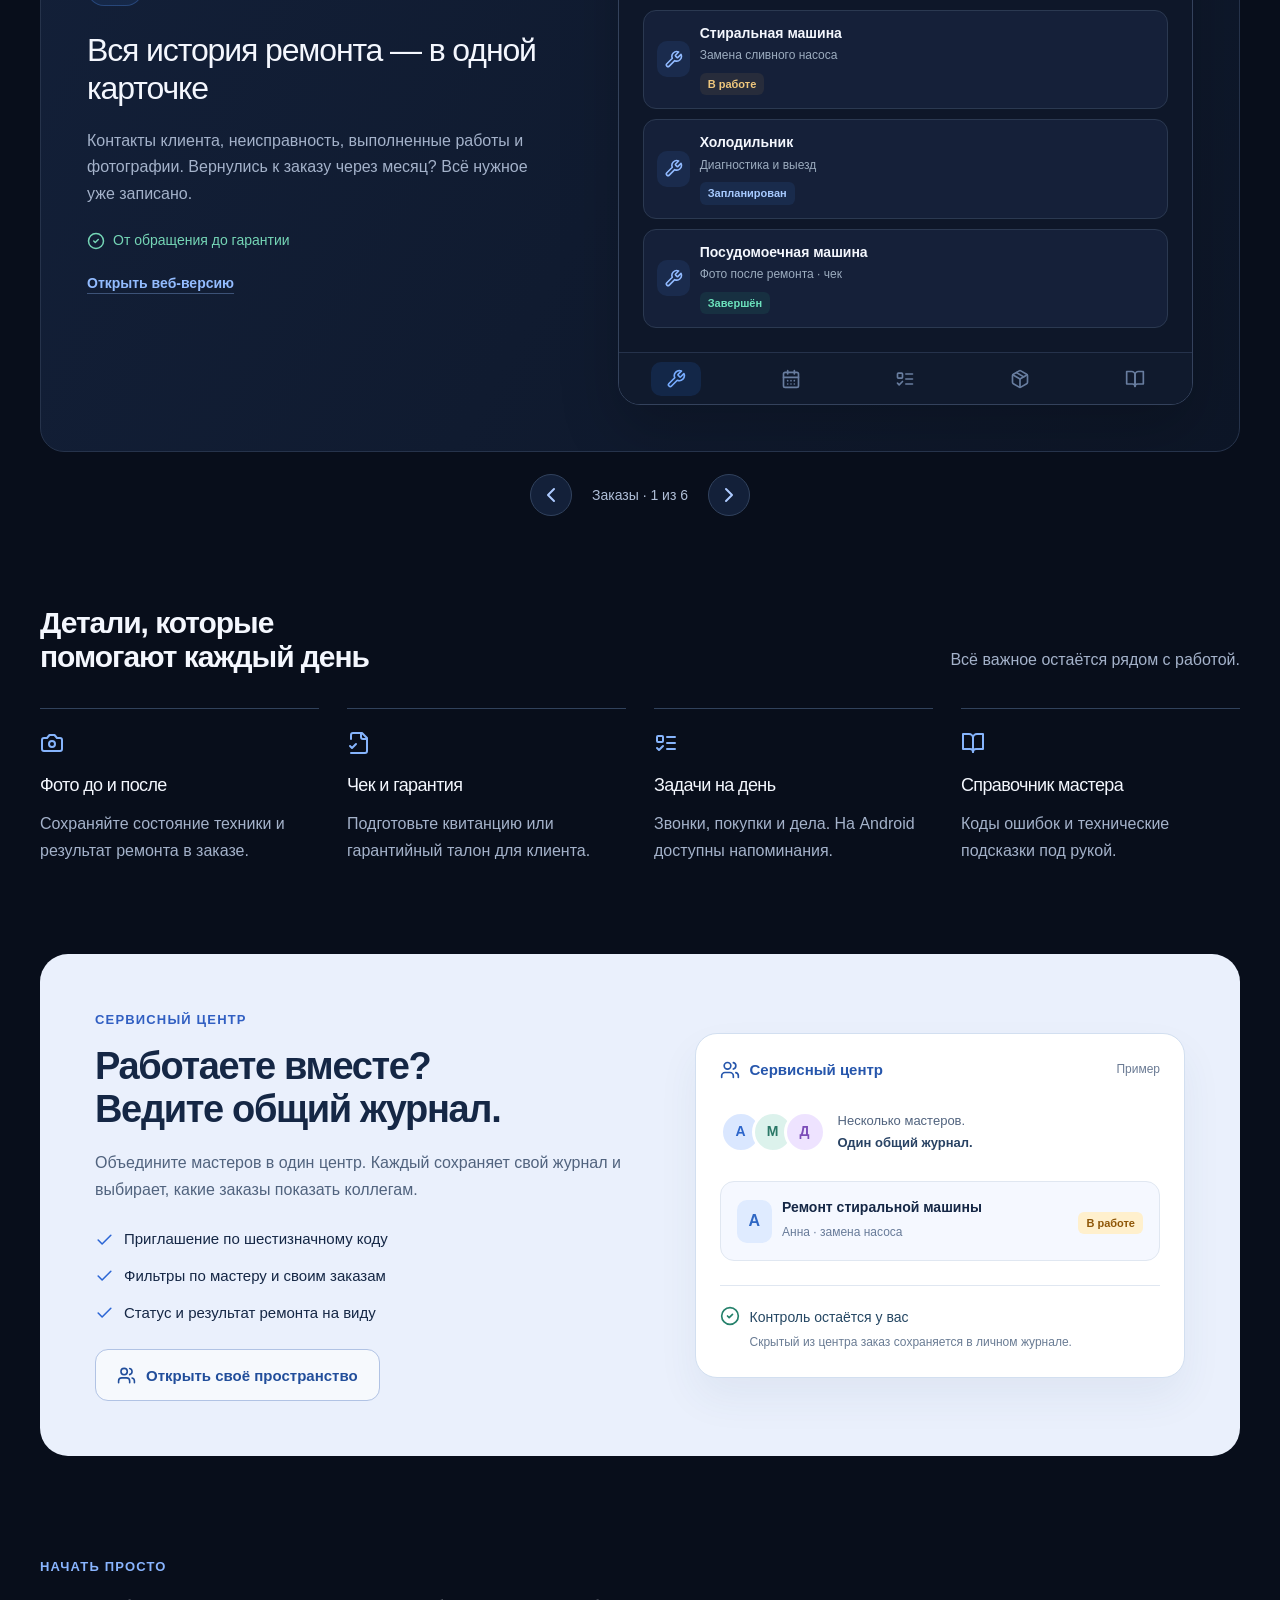
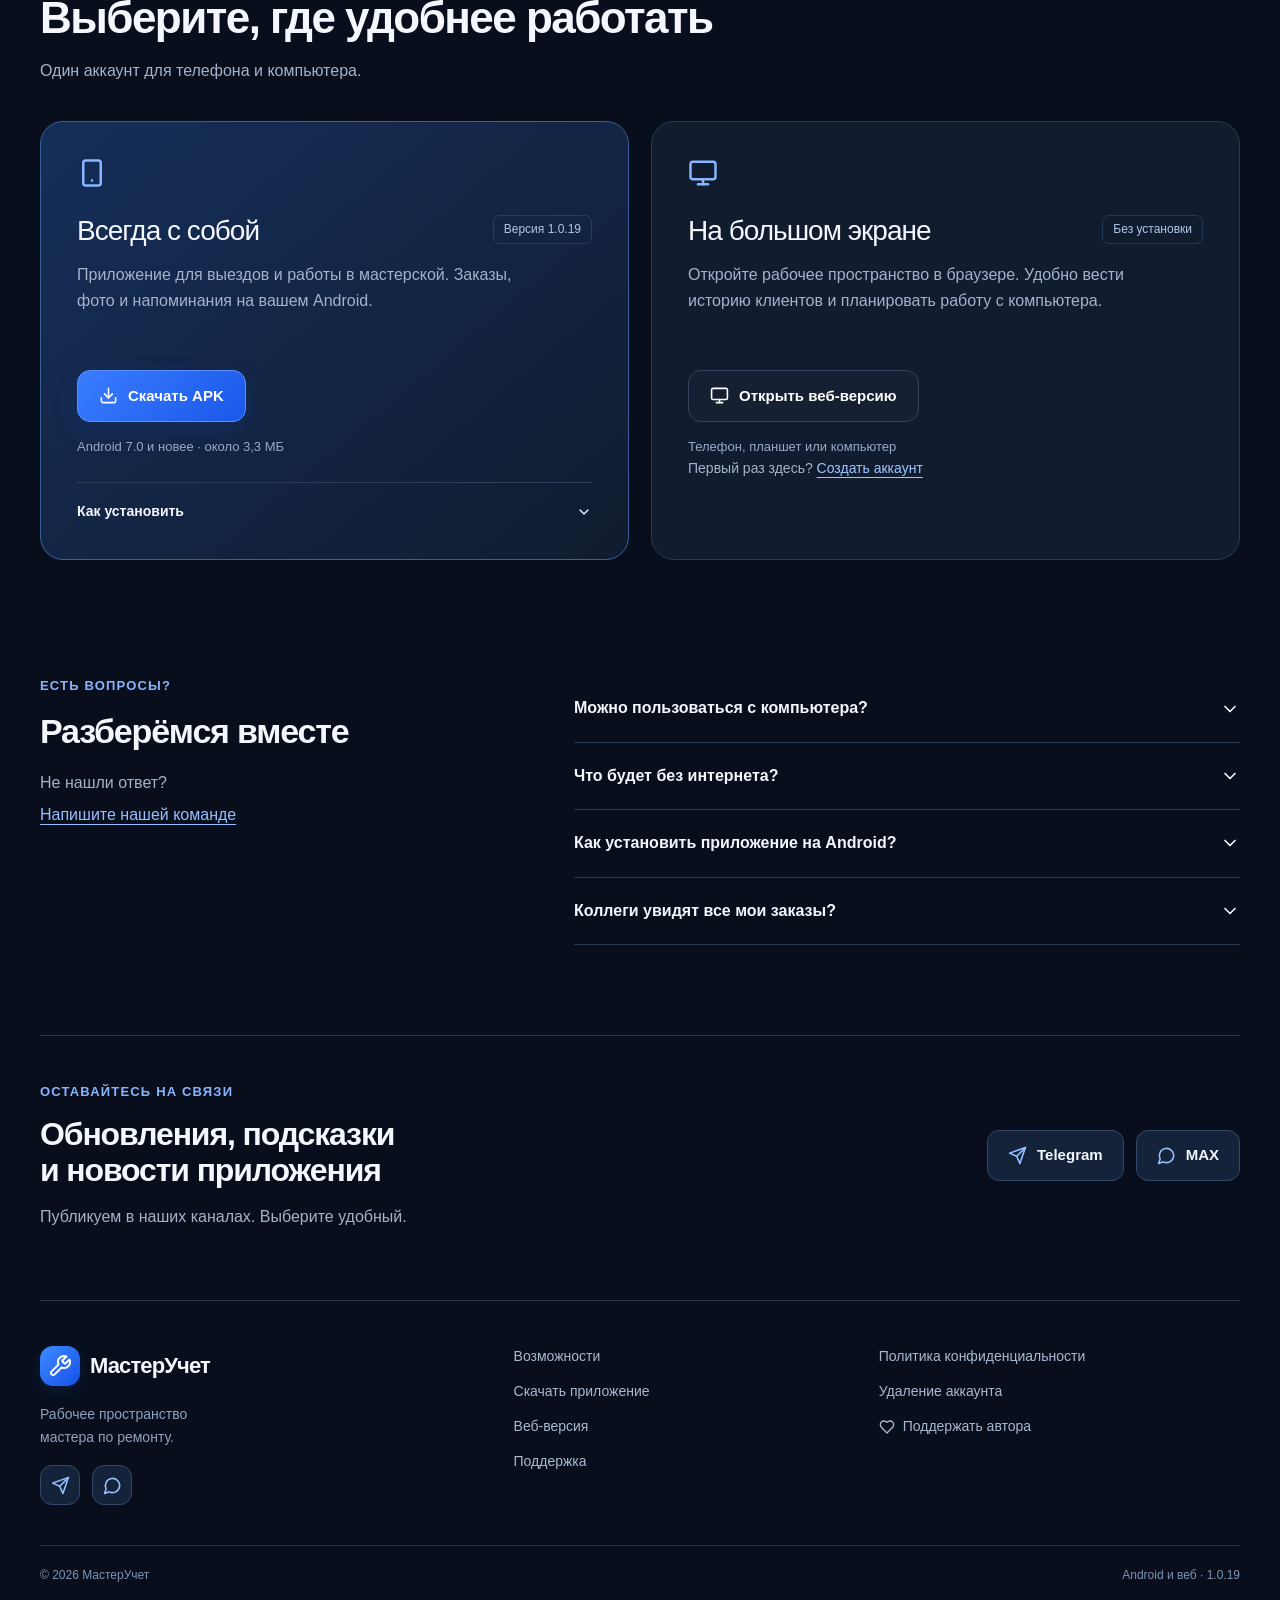
==== commit b7617202: "Redesign product website with download, feature previews and community links" ====
--- a/index.html
+++ b/index.html
@@ -19,13 +19,13 @@
       {"@context":"https://schema.org","@type":"SoftwareApplication","name":"МастерУчет","applicationCategory":"BusinessApplication","operatingSystem":"Android, Web","url":"https://masteruchetapp.ru/","description":"Приложение для мастера по ремонту: журнал заказов, база клиентов, календарь выездов, задачи, склад запчастей, чеки и гарантия."}
     </script>
     <title>МастерУчет — приложение для мастера по ремонту</title>
-    <script type="module" crossorigin src="./assets/index-D2NQIXPi.js"></script>
+    <script type="module" crossorigin src="./assets/index-CQKhWGof.js"></script>
     <link rel="modulepreload" crossorigin href="./assets/supabase-vendor-f4bNl52y.js">
     <link rel="modulepreload" crossorigin href="./assets/index-DZDlznjB.js">
     <link rel="modulepreload" crossorigin href="./assets/react-vendor-DXcH-vAE.js">
-    <link rel="modulepreload" crossorigin href="./assets/icons-vendor-DFppl5-U.js">
+    <link rel="modulepreload" crossorigin href="./assets/icons-vendor-DRxnLCir.js">
     <link rel="stylesheet" crossorigin href="./assets/index-CSzI9D3h.css">
-    <link rel="stylesheet" crossorigin href="./assets/index-d0-9Os8v.css">
+    <link rel="stylesheet" crossorigin href="./assets/index-BtOfnmhO.css">
   </head>
   <body>
     <div id="root"></div>
--- a/assets/index-BtOfnmhO.css
+++ b/assets/index-BtOfnmhO.css
@@ -0,0 +1 @@
+.landing-page{--ink:#f4f7fe;--muted:#a4b2ca;--line:#26334b;background:#080e1b;color:var(--ink);font-family:Inter,-apple-system,BlinkMacSystemFont,Segoe UI,sans-serif;font-size:16px;line-height:1.65;overflow-x:clip}.landing-page *{box-sizing:border-box}.landing-page a{color:inherit;text-decoration:none}.landing-page button{font:inherit;cursor:pointer}.landing-page svg{flex-shrink:0}.landing-page h1,.landing-page h2,.landing-page h3,.landing-page p{margin:0}.landing-page h1,.landing-page h2,.landing-page h3{line-height:1.12;letter-spacing:-.035em}.landing-page :is(a,button,summary):focus-visible{outline:3px solid #86b8ff;outline-offset:5px}.landing-container{width:min(1200px,calc(100% - 64px));margin-inline:auto}.landing-page [id]{scroll-margin-top:100px}html{scroll-behavior:smooth}.landing-skip{position:fixed;top:-100px;left:20px;background:#245de4;padding:12px;z-index:100}.landing-skip:focus{top:15px}.landing-header{height:84px;position:fixed;inset:0 0 auto;z-index:60;background:#080e1bf0;border-bottom:1px solid #ffffff0b;-webkit-backdrop-filter:blur(18px);backdrop-filter:blur(18px);transition:transform .24s ease}.landing-header.is-hidden{transform:translateY(-100%);pointer-events:none}.landing-header:focus-within{transform:none;pointer-events:auto}.landing-nav{height:100%;display:flex;align-items:center;gap:28px}.landing-brand{display:inline-flex;align-items:center;gap:10px;font-size:22px;font-weight:780;letter-spacing:-.04em;white-space:nowrap}.landing-brand-mark{width:40px;height:40px;display:grid;place-items:center;background:linear-gradient(135deg,#3f8bff,#1550e9);border-radius:13px;box-shadow:0 5px 20px #2468ff25;color:#fff}.landing-brand-mark svg{width:24px;height:24px}.landing-nav-links{display:flex;gap:26px;margin-left:auto;font-size:14px;color:#bdc8db}.landing-nav-links a:hover,.landing-footer a:hover{color:#82b4ff}.landing-login{font-size:14px;font-weight:700;border:1px solid #3c4e6d;border-radius:11px;padding:9px 20px;transition:background .2s}.landing-login:hover{background:#1a2a44}.landing-menu-toggle,.landing-mobile-menu,.landing-menu-backdrop{display:none}.landing-hero{padding-top:155px;padding-bottom:70px;display:grid;grid-template-columns:1.03fr 1fr;align-items:center;gap:44px;min-height:730px}.landing-eyebrow{display:flex;align-items:center;gap:8px;font-size:13px;font-weight:700;letter-spacing:.09em;color:#89b5ff}.landing-hero .landing-eyebrow{letter-spacing:0;font-size:14px}.landing-hero h1{font-size:clamp(40px,4.2vw,58px);font-weight:760;margin:22px 0;line-height:1.09;letter-spacing:-.055em}.landing-hero h1 span{color:#91baff}.landing-lead{max-width:510px;color:var(--muted);font-size:18px;line-height:1.7}.landing-actions{display:flex;gap:12px;flex-wrap:wrap;margin:30px 0 16px}.landing-button{min-height:52px;padding:13px 21px;display:inline-flex;align-items:center;justify-content:center;gap:10px;font-size:15px;font-weight:700;line-height:1.4;border:1px solid #5b91ff;border-radius:13px;background:linear-gradient(135deg,#397dff,#1b57e9);color:#fff!important;box-shadow:0 9px 26px #195deb22;transition:transform .2s,background .2s,box-shadow .2s}.landing-button:hover{transform:translateY(-2px);box-shadow:0 12px 30px #195deb40}.landing-button:active{transform:translateY(0)}.landing-button.is-secondary{background:#ffffff05;border-color:#35445d;box-shadow:none}.landing-button.is-secondary:hover{background:#18263b}.landing-platforms{font-size:13px;color:#8e9fb9;line-height:1.8}.landing-platforms span{display:block}.landing-text-link{display:inline-block;margin-top:20px;color:#93bcff!important;font-size:14px;font-weight:600;text-decoration:underline!important;text-underline-offset:5px;text-decoration-color:#93bcff55!important}.landing-hero-visual{position:relative;min-width:0}.landing-hero-visual:before{content:"";position:absolute;top:-65px;right:-65px;bottom:-65px;left:-65px;background:radial-gradient(ellipse,#1a54b92e,transparent 65%);pointer-events:none}.landing-preview-label{display:flex;align-items:center;gap:9px;color:#9dacbf;font-size:13px;margin:0 0 15px 8px}.landing-preview-label>span{width:20px;height:1px;background:#7af}.landing-device-note{display:flex;align-items:center;justify-content:center;gap:9px;font-size:13px;color:#9cacc6;margin-top:18px}.product-preview{position:relative;width:100%;min-width:0;background:#0e1729;border:1px solid #34425c;border-radius:22px;box-shadow:0 26px 60px #00000030;overflow:hidden}.product-top{height:62px;display:flex;align-items:center;justify-content:space-between;gap:12px;padding:0 22px;border-bottom:1px solid #26344d;background:#152036}.product-brand{display:flex;align-items:center;gap:10px;font-size:16px;font-weight:750}.product-brand svg{color:#85b7ff}.product-example{font-size:12px;color:#96a8c4}.product-body{padding:24px}.product-heading{display:flex;align-items:center;justify-content:space-between;gap:12px;color:#79aaff;margin-bottom:22px}.product-eyebrow{font-size:11px;letter-spacing:.09em;font-weight:700;color:#96b8eb}.product-heading h3{font-size:23px;color:#f2f6ff;margin-top:7px}.product-metrics{display:grid;grid-template-columns:1fr 1fr;gap:10px;margin-bottom:20px}.product-metrics>div{border-radius:13px;border:1px solid #293954;background:#192640;padding:13px 16px}.product-metrics span{display:block;font-size:12px;color:#b2c0d7}.product-metrics strong{display:block;font-size:25px;margin-top:5px}.product-metrics small{font-size:13px;font-weight:500;color:#b2c0d7}.landing-page .is-green{color:#6ce2bd!important}.product-orders{display:grid;gap:10px}.product-order{display:grid;grid-template-columns:auto 1fr;gap:3px 10px;align-items:center;padding:13px;border:1px solid #2b3951;border-radius:13px;background:#152039}.product-order-symbol{grid-row:1/3;width:33px;height:36px;display:grid;place-items:center;border-radius:10px;background:#24447555;color:#91baff}.product-order>div{min-width:0}.product-order strong{display:block;font-size:14px;line-height:1.4;font-weight:650;overflow-wrap:anywhere}.product-order small{display:block;font-size:12px;color:#9cacbf;margin-top:3px}.product-status{display:inline-flex;justify-self:start;grid-column:2;font-size:11px;font-weight:650;padding:2px 8px;border-radius:6px;color:#a7caff;background:#3977cf20;white-space:nowrap;margin-top:4px}.product-status.is-amber{color:#efc77d;background:#d6a14d18}.product-status.is-green{background:#2ab88d1a}.product-bottom{display:flex;flex-wrap:wrap;gap:15px;border-top:1px solid #26344b;padding-top:16px;margin-top:20px;color:#acbdd6;font-size:12px}.product-bottom span{display:flex;gap:7px;align-items:center}.product-tabs{height:52px;display:flex;align-items:center;justify-content:space-around;color:#687d9f;background:#101a2d;border-top:1px solid #25324b}.product-tabs span{padding:7px 15px;border-radius:10px}.product-tabs .is-active{color:#77acff;background:#2969d529}.landing-value-strip{display:flex;justify-content:space-between;gap:25px;padding:26px 0;border-top:1px solid var(--line);border-bottom:1px solid var(--line);color:#c4cfe1;font-size:14px}.landing-value-strip span{display:flex;align-items:center;gap:11px}.landing-value-strip svg{width:21px;color:#7eabf6}.landing-section{padding-top:100px;padding-bottom:60px}.landing-section-heading{max-width:700px;margin-bottom:36px}.landing-page h2{font-size:clamp(30px,3.5vw,44px);font-weight:740}.landing-section-heading h2{margin:15px 0 16px}.landing-section-heading p,.landing-extras p,.landing-team p,.landing-faq p,.landing-community p{color:var(--muted);font-size:16px}.landing-showcase-tabs{display:flex;gap:4px;padding:6px;background:#111c2f;border:1px solid var(--line);border-radius:16px;margin-bottom:18px}.landing-showcase-tabs button{flex:1;display:flex;justify-content:center;align-items:center;gap:8px;min-height:48px;padding:10px;border:0;border-radius:11px;background:transparent;color:#a9b8d0;font-size:14px;font-weight:650;transition:background .2s,color .2s}.landing-showcase-tabs button[aria-selected=true]{background:#2b69ef;color:#fff;box-shadow:0 5px 14px #0002}.landing-showcase-tabs button:hover:not([aria-selected=true]){background:#21304a;color:#fff}.landing-showcase{touch-action:pan-y;border-radius:24px;border:1px solid var(--line);background:linear-gradient(120deg,#132039,#0d1627);overflow:hidden}.landing-showcase-panel{display:grid;grid-template-columns:.9fr 1.1fr;align-items:center;gap:60px;padding:46px;animation:feature-enter .35s ease both;min-height:480px}.landing-showcase-panel.is-previous{animation-name:feature-previous}.landing-feature-symbol{display:grid;place-items:center;width:56px;height:56px;border:1px solid #4c85df55;border-radius:17px;color:#92bdff;background:#3066be20;margin-bottom:25px}.landing-showcase-copy h3{font-size:32px;line-height:1.2;margin-bottom:20px}.landing-showcase-copy p{color:var(--muted);font-size:16px}.landing-detail{display:flex;gap:8px;align-items:center;font-size:14px;color:#75d6b6;margin-top:22px}.landing-carousel-controls{display:flex;justify-content:center;align-items:center;gap:20px;margin-top:22px;font-size:14px;color:#afbed7}.landing-carousel-controls button{width:42px;height:42px;display:grid;place-items:center;border:1px solid #31425e;background:#132039;color:#adcaff;border-radius:50%}.landing-carousel-controls button:hover{background:#203a61}.landing-extras{padding:30px 0 90px}.landing-extras-heading{display:flex;justify-content:space-between;align-items:end;gap:30px;margin-bottom:35px}.landing-extras-heading h2{font-size:30px}.landing-extra-grid{display:grid;grid-template-columns:repeat(4,1fr);gap:28px}.landing-extra-grid article{padding-top:22px;border-top:1px solid #31425c}.landing-extra-grid svg{color:#86b4fc;margin-bottom:18px}.landing-extra-grid h3{font-size:18px;margin-bottom:11px;line-height:1.4}.landing-extra-grid p{font-size:16px;line-height:1.7}.landing-team{padding:55px;display:grid;grid-template-columns:1.1fr 1fr;gap:60px;border-radius:28px;background:#eaf0fc;color:#152745;align-items:center}.landing-team .landing-eyebrow{color:#315fc2}.landing-team h2{margin:15px 0 20px;font-size:38px}.landing-team p{color:#51637e}.landing-team ul{list-style:none;padding:0;margin:24px 0;display:grid;gap:12px;font-size:15px}.landing-team li{display:flex;gap:10px;align-items:center}.landing-team li svg{width:19px;color:#2c66d5}.landing-team .landing-button{color:#214e9b!important;border-color:#b1c3e4;background:#fff9}.landing-team .landing-button:hover{background:#fff}.landing-team-visual{padding:24px;background:#fff;border:1px solid #d2dff0;border-radius:22px;box-shadow:0 20px 40px #324a7610;min-width:0}.team-caption{display:flex;gap:10px;align-items:center;font-size:15px;color:#2656ac}.team-caption>span{margin-left:auto;font-size:12px;color:#6b7b94}.team-people{display:flex;align-items:center;margin:28px 0;flex-wrap:wrap;gap:0}.team-people>span{display:grid;place-items:center;width:42px;height:42px;border:3px solid white;border-radius:50%;background:#dae7ff;color:#2d66cb;font-size:14px;font-weight:700}.team-people>span+span{margin-left:-10px;background:#dcf2ec;color:#2b7867}.team-people>span:nth-child(3){background:#eee3ff;color:#7c4db9}.team-people p{font-size:13px!important;margin-left:12px}.team-people strong{color:#294364}.team-order{display:flex;gap:10px;flex-wrap:wrap;align-items:center;border:1px solid #e0e7f1;background:#f5f8ff;padding:16px;border-radius:14px}.team-avatar{background:#dfebff;color:#2f67c4;border-radius:10px;padding:8px 12px;font-weight:700}.team-order>div{flex:1;min-width:140px}.team-order strong{font-size:14px;line-height:1.4;display:block}.team-order small{font-size:12px;color:#687b99}.team-order .product-status{color:#8f5708;background:#fff0cd}.team-note{display:flex;gap:10px;align-items:start;margin-top:24px;padding-top:20px;border-top:1px solid #e0e7f1;color:#25816b}.team-note p{font-size:14px;color:#254763}.team-note small{display:block;color:#6a7c94;font-size:12px;line-height:1.6;margin-top:4px}.landing-download-grid{display:grid;grid-template-columns:1fr 1fr;gap:22px}.landing-download-card{position:relative;padding:36px;border:1px solid #2b3b56;border-radius:23px;background:#111c2f}.landing-download-card.is-android{background:linear-gradient(140deg,#152e59,#111c2f);border-color:#3b6099}.landing-download-card>svg{color:#87b5ff;margin-bottom:27px}.landing-release{float:right;font-size:12px;border-radius:7px;border:1px solid #4d72a850;color:#b1c7e7;padding:4px 10px}.landing-download-card h3{font-size:28px;margin-bottom:16px}.landing-download-card>p{color:var(--muted);font-size:16px;max-width:440px;min-height:84px}.landing-download-card .landing-button{margin-top:24px}.landing-download-card>small{display:block;margin-top:14px;color:#98aac7;font-size:13px}.landing-download-card details{margin-top:25px;border-top:1px solid #2c3d58;padding-top:17px}.landing-download-card summary{font-size:14px}.landing-download-card details p{font-size:14px;color:var(--muted);margin-top:14px}.landing-register{margin-top:26px;min-height:0!important;font-size:14px!important}.landing-register a{color:#9ec5ff;text-decoration:underline;text-underline-offset:4px}.landing-faq{padding:55px 0 90px;display:grid;grid-template-columns:.8fr 1.2fr;gap:90px}.landing-faq h2{margin:15px 0 20px;font-size:34px}.landing-faq p a{display:inline-block;margin-top:6px;color:#97bfff;text-decoration:underline;text-underline-offset:4px}.landing-faq details{border-bottom:1px solid #2a3850;padding:20px 0}.landing-page summary{display:flex;align-items:center;justify-content:space-between;gap:18px;cursor:pointer;list-style:none;font-weight:600}.landing-page summary::-webkit-details-marker{display:none}.landing-page summary svg{transition:transform .25s}.landing-page details[open]>summary svg{transform:rotate(180deg)}.landing-page details[open]>p{animation:answer-enter .25s ease both}.landing-faq details p{margin-top:15px;font-size:16px}.landing-community{padding:45px 0 70px;border-top:1px solid var(--line);display:flex;align-items:center;justify-content:space-between;gap:40px}.landing-community h2{font-size:32px;margin:15px 0}.landing-socials{display:flex;gap:12px}.landing-socials a{display:flex;align-items:center;justify-content:center;gap:10px;min-height:50px;padding:12px 20px;border:1px solid #344968;background:#14223a;border-radius:12px;font-size:15px;font-weight:650;transition:transform .2s,background .2s}.landing-socials a:hover{background:#203b65;transform:translateY(-2px)}.landing-socials svg{color:#95c0ff}.landing-socials.is-compact a{width:40px;min-height:40px;padding:8px}.landing-footer{border-top:1px solid var(--line);padding:45px 0 22px}.landing-footer-top{display:grid;grid-template-columns:1.2fr .9fr 1fr;gap:40px}.landing-footer-top p{margin:16px 0;color:#8fa2c0;font-size:14px}.landing-footer nav{display:flex;flex-direction:column;align-items:start;gap:14px;font-size:14px;color:#a8b9d4}.landing-footer nav a{display:flex;gap:8px;align-items:center;line-height:1.5}.landing-footer-bottom{display:flex;justify-content:space-between;margin-top:40px;padding-top:20px;border-top:1px solid #253047;color:#7f94b5;font-size:12px}.web-app-loading{min-height:100dvh;display:grid;place-items:center;background:#080e1b;color:#acbdd7}@keyframes feature-enter{0%{opacity:.4;transform:translate(18px)}to{opacity:1;transform:none}}@keyframes feature-previous{0%{opacity:.4;transform:translate(-18px)}to{opacity:1;transform:none}}@keyframes answer-enter{0%{opacity:0;transform:translateY(-5px)}to{opacity:1;transform:none}}@media (min-width:1100px){.landing-hero .landing-actions{flex-wrap:nowrap}.landing-hero .landing-button{font-size:14px;padding:13px 16px}}@media (max-width:1000px){.landing-nav-links{gap:18px}.landing-nav{gap:20px}.landing-hero{gap:30px}.landing-hero h1{font-size:44px}.landing-hero .landing-actions{flex-direction:column;align-items:stretch}.landing-showcase-panel{gap:30px;padding:30px}.landing-team{padding:35px;gap:30px}.landing-team h2{font-size:32px}.landing-faq{gap:40px}.product-body{padding:18px}.landing-extra-grid{gap:20px}.landing-value-strip{font-size:13px;gap:16px}}@media (max-width:760px){.landing-container{width:calc(100% - 36px)}.landing-header{height:72px}.landing-nav{gap:12px}.landing-brand{font-size:20px;margin-right:auto}.landing-brand-mark{width:36px;height:36px}.landing-nav-links{display:none}.landing-login{padding:8px 14px}.landing-menu-toggle{width:40px;height:40px;display:grid;place-items:center;border:1px solid #31425d;border-radius:11px;background:#142139;color:#c0d5f5}.landing-menu-toggle svg{width:21px}.landing-menu-backdrop{display:block;position:fixed;inset:72px 0 auto;height:calc(100dvh - 72px);background:#030913aa;border:0;-webkit-backdrop-filter:blur(5px);backdrop-filter:blur(5px)}.landing-mobile-menu{display:grid;position:absolute;top:82px;left:18px;right:18px;gap:5px;max-height:calc(100dvh - 100px);overflow:auto;overscroll-behavior:contain;padding:15px;border:1px solid #344660;border-radius:17px;background:#101c30;box-shadow:0 20px 60px #0005;animation:answer-enter .24s ease}.landing-mobile-menu>a{padding:12px;border-radius:9px;font-size:16px}.landing-mobile-menu>a:hover{background:#20334f}.landing-mobile-menu .landing-socials{padding-top:12px;border-top:1px solid var(--line)}.landing-mobile-menu .landing-socials a{flex:1}.landing-hero{grid-template-columns:1fr;padding:115px 0 44px;gap:40px;min-height:0}.landing-hero-copy{max-width:600px}.landing-hero h1{font-size:clamp(37px,7vw,52px);line-height:1.12}.landing-lead{font-size:17px;max-width:540px}.landing-hero .landing-actions{flex-direction:row}.landing-hero .landing-button{flex:1;min-width:220px}.landing-hero-visual{width:100%;max-width:540px;margin-inline:auto}.landing-hero-visual:before{top:0;right:0;bottom:0;left:0}.landing-value-strip{flex-direction:column;gap:17px;font-size:14px;padding:24px 0}.landing-section{padding-top:65px;padding-bottom:35px}.landing-showcase-tabs{display:grid;grid-template-columns:repeat(3,1fr)}.landing-showcase-tabs button{font-size:13px;padding:9px 5px;gap:6px}.landing-showcase-panel{grid-template-columns:1fr;padding:25px;gap:25px;min-height:0}.landing-feature-symbol{margin-bottom:18px;width:45px;height:45px;border-radius:13px}.landing-showcase-copy h3{font-size:28px;max-width:520px}.landing-showcase-copy p{min-height:104px}.landing-extra-grid{grid-template-columns:1fr 1fr;gap:28px}.landing-extras{padding:25px 0 60px}.landing-extras-heading{display:block}.landing-extras-heading p{margin-top:15px}.landing-team{grid-template-columns:1fr;gap:30px;padding:30px 25px}.landing-team-visual{padding:22px}.landing-download-grid{grid-template-columns:1fr}.landing-download-card{padding:28px}.landing-download-card>p{min-height:0}.landing-faq{grid-template-columns:1fr;gap:20px;padding:40px 0 60px}.landing-community{flex-direction:column;align-items:start;gap:25px;padding:40px 0 50px}.landing-footer-top{grid-template-columns:1fr 1fr;gap:30px}.landing-footer-top>div:first-child{grid-column:1/-1}.landing-footer-top>div:first-child .landing-socials{margin-top:14px}.landing-footer-bottom{gap:15px;flex-wrap:wrap}.product-heading h3{font-size:22px}.product-top{padding-inline:18px}.landing-device-note{font-size:12px}.landing-section-heading{margin-bottom:26px}}@media (max-width:380px){.landing-container{width:calc(100% - 28px)}.landing-brand{font-size:18px;gap:7px}.landing-brand-mark{width:32px;height:32px}.landing-nav{gap:8px}.landing-login{padding:8px 11px}.landing-hero h1{font-size:36px}.landing-hero .landing-eyebrow{font-size:12px}.landing-showcase-panel{padding:19px}.product-top{padding-inline:12px}.product-brand{font-size:14px}.product-example{font-size:11px}.product-body{padding:14px}.product-order{padding:10px;gap:4px 8px}.product-order strong{font-size:13px}.landing-showcase-tabs button{font-size:12px}.landing-showcase-tabs button svg{width:16px}.landing-team{padding:25px 18px}.landing-extra-grid{gap:20px}.landing-footer-top{grid-template-columns:1fr}.landing-footer-top>div:first-child{grid-column:auto}}@media (min-width:901px){.landing-hero{align-items:start;padding-top:140px;min-height:0}.landing-hero-copy{padding-top:42px}.landing-hero .product-body{padding:22px}.landing-hero .product-order{grid-template-columns:33px minmax(0,1fr) auto;gap:10px;padding:13px 10px}.landing-hero .product-order-symbol{grid-row:1}.landing-hero .product-status{grid-column:3;grid-row:1;margin-top:0;font-size:11px}.landing-hero .product-metrics>div{padding:10px 14px}}@media (min-width:761px) and (max-width:900px){.landing-hero{grid-template-columns:1fr;gap:38px;padding-top:125px}.landing-hero-copy{max-width:650px}.landing-hero .landing-actions{flex-direction:row}.landing-hero-visual{width:100%;max-width:580px;margin-inline:auto}.landing-showcase-panel{grid-template-columns:1fr}}@media (prefers-reduced-motion:reduce){html{scroll-behavior:auto}.landing-page *{animation:none!important;transition:none!important;scroll-behavior:auto!important}}
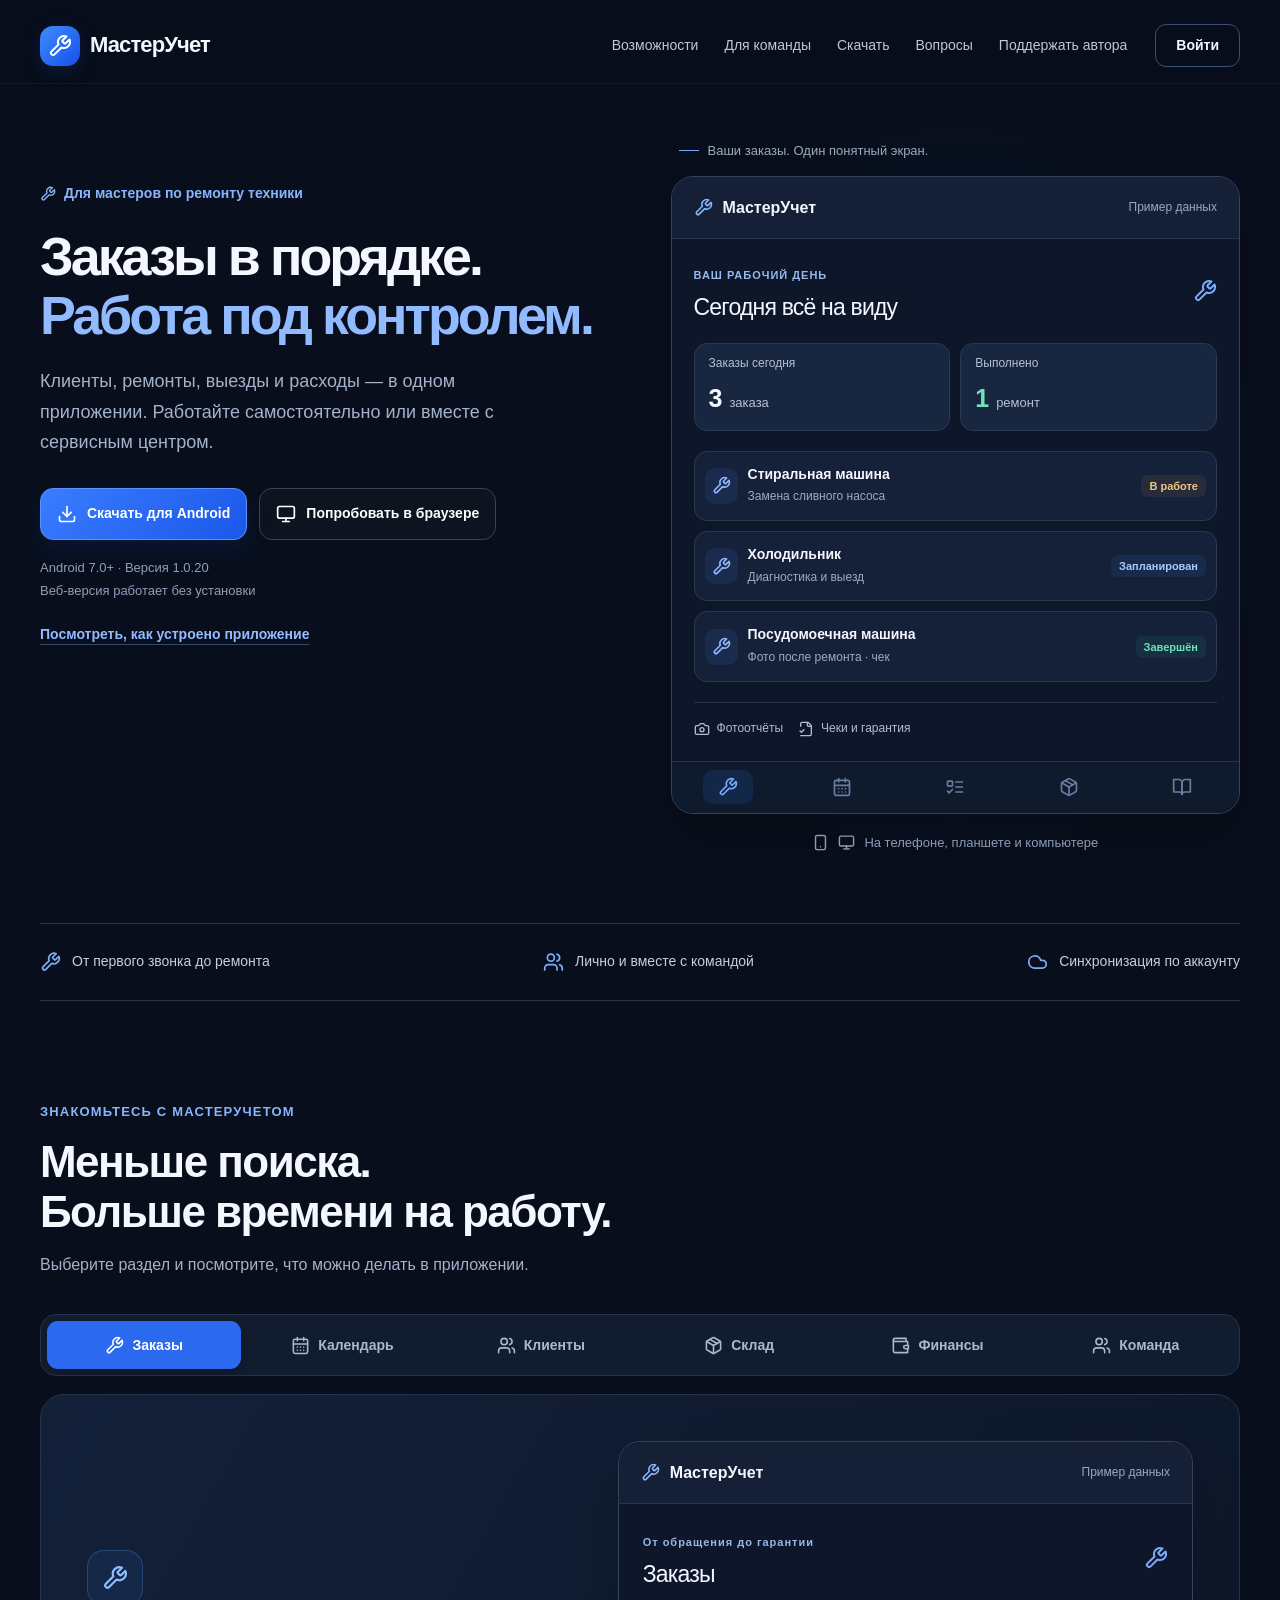
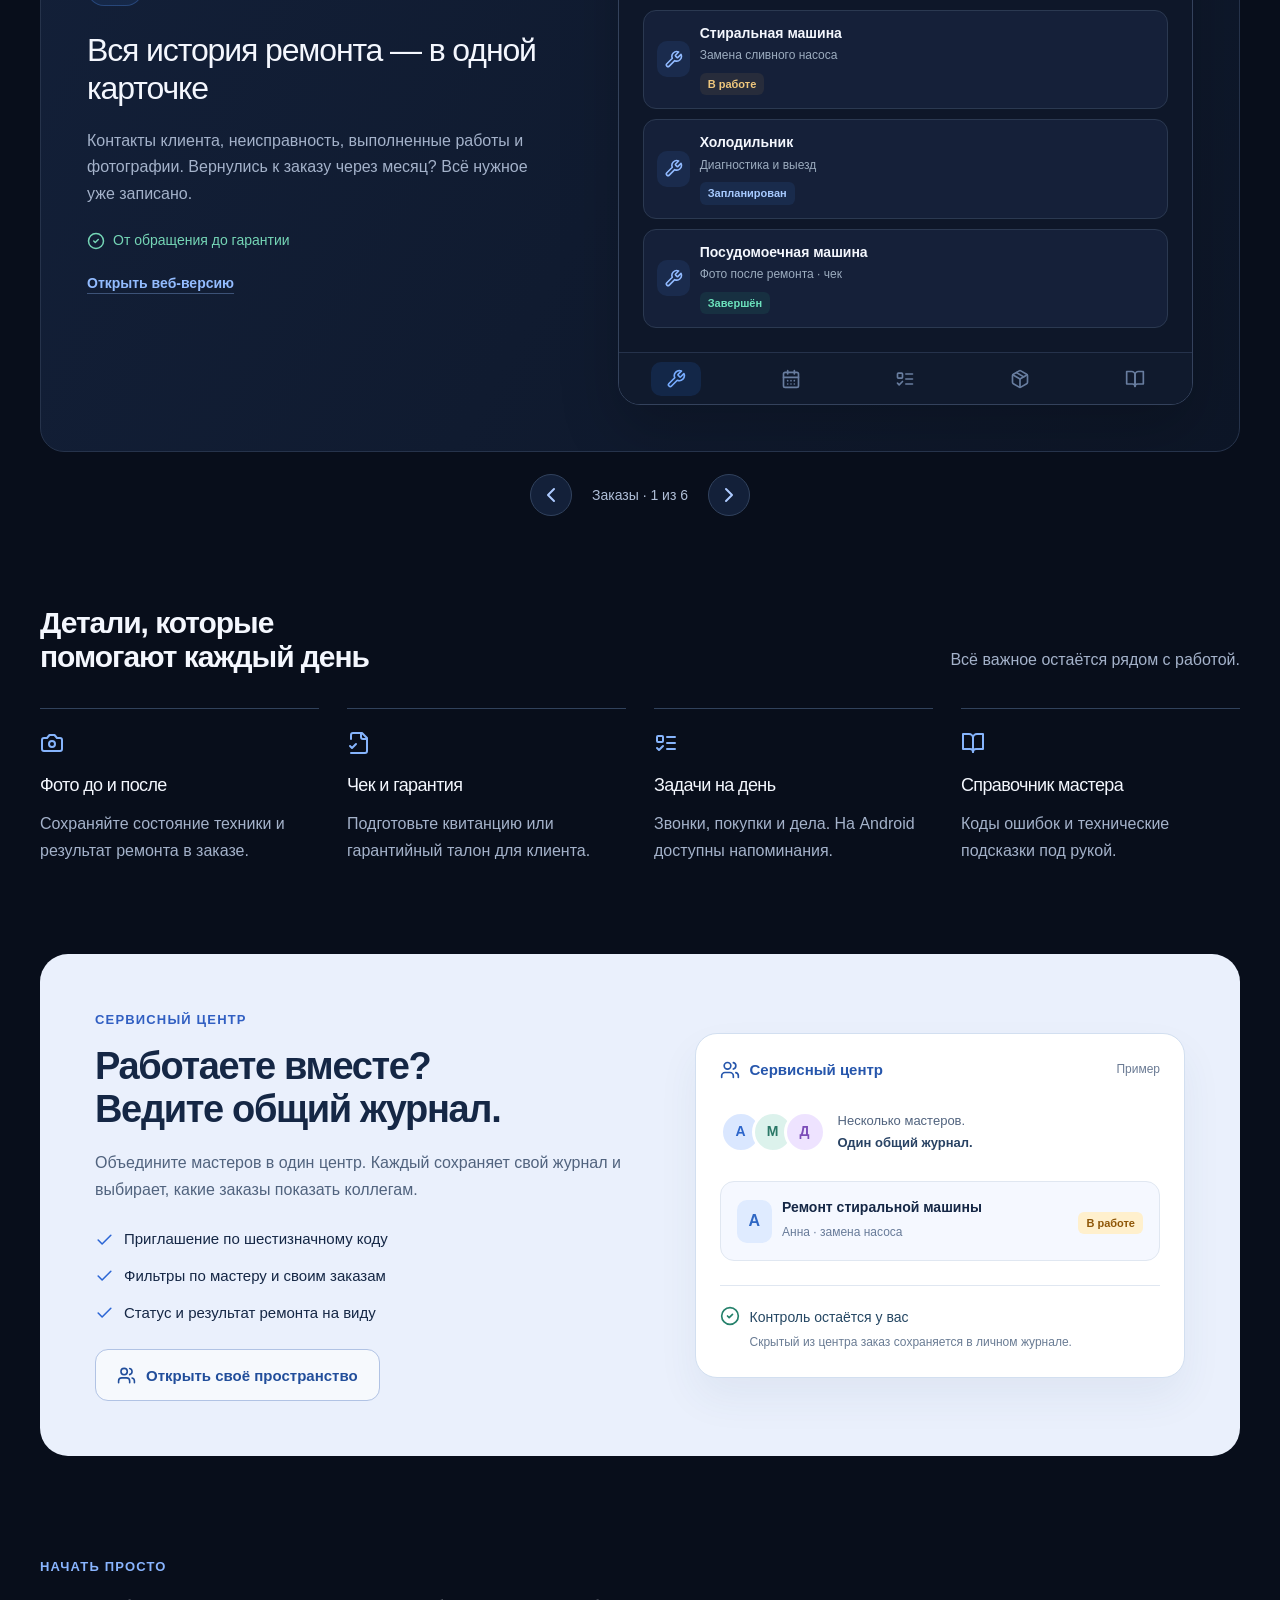
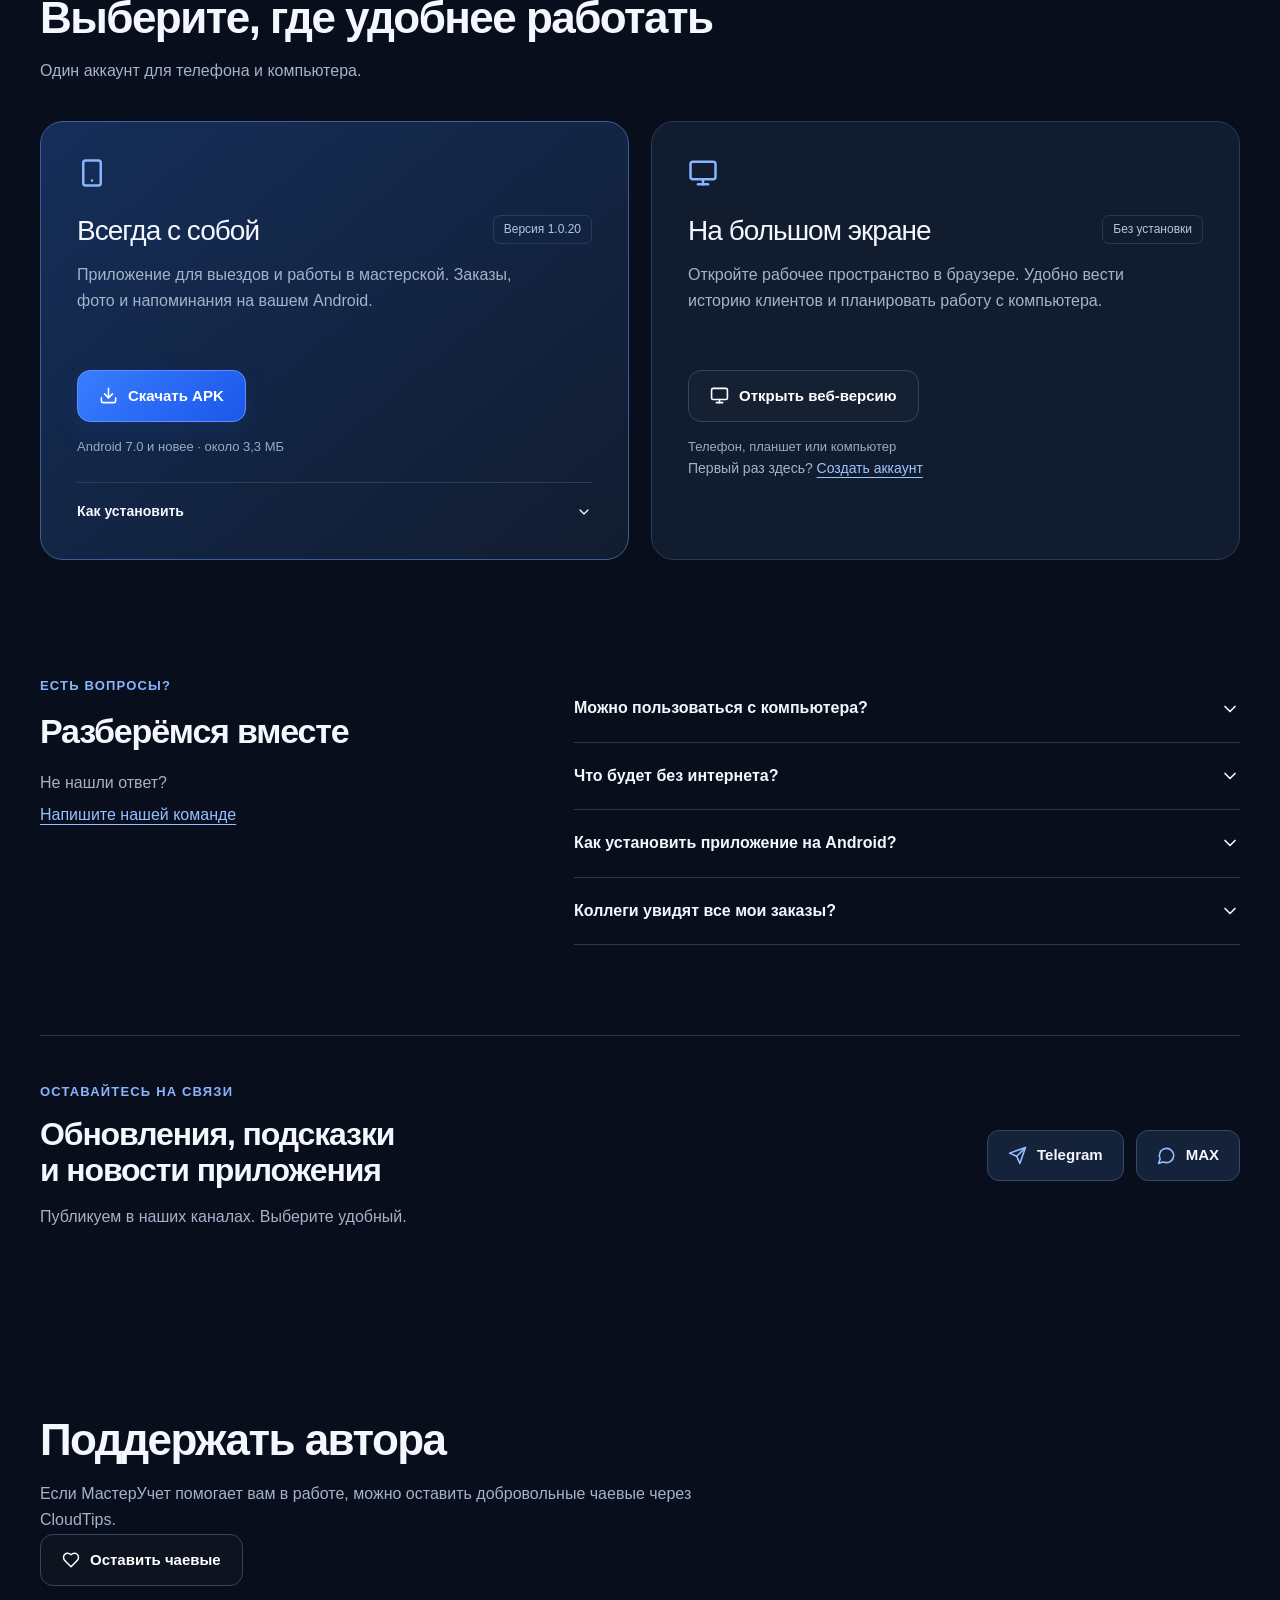
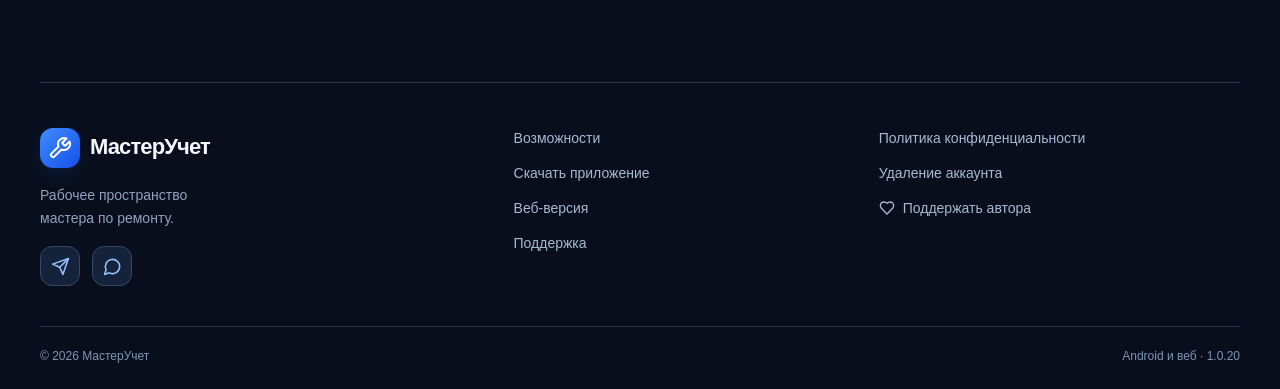
==== commit 08ad43f8: "Publish MasterUchet 1.0.20 with order workflow improvements" ====
--- a/index.html
+++ b/index.html
@@ -19,12 +19,12 @@
       {"@context":"https://schema.org","@type":"SoftwareApplication","name":"МастерУчет","applicationCategory":"BusinessApplication","operatingSystem":"Android, Web","url":"https://masteruchetapp.ru/","description":"Приложение для мастера по ремонту: журнал заказов, база клиентов, календарь выездов, задачи, склад запчастей, чеки и гарантия."}
     </script>
     <title>МастерУчет — приложение для мастера по ремонту</title>
-    <script type="module" crossorigin src="./assets/index-CQKhWGof.js"></script>
+    <script type="module" crossorigin src="./assets/index-Cx3SQw0Q.js"></script>
     <link rel="modulepreload" crossorigin href="./assets/supabase-vendor-f4bNl52y.js">
-    <link rel="modulepreload" crossorigin href="./assets/index-DZDlznjB.js">
+    <link rel="modulepreload" crossorigin href="./assets/index-D4iryIUe.js">
     <link rel="modulepreload" crossorigin href="./assets/react-vendor-DXcH-vAE.js">
     <link rel="modulepreload" crossorigin href="./assets/icons-vendor-DRxnLCir.js">
-    <link rel="stylesheet" crossorigin href="./assets/index-CSzI9D3h.css">
+    <link rel="stylesheet" crossorigin href="./assets/index-BMpNGS53.css">
     <link rel="stylesheet" crossorigin href="./assets/index-BtOfnmhO.css">
   </head>
   <body>
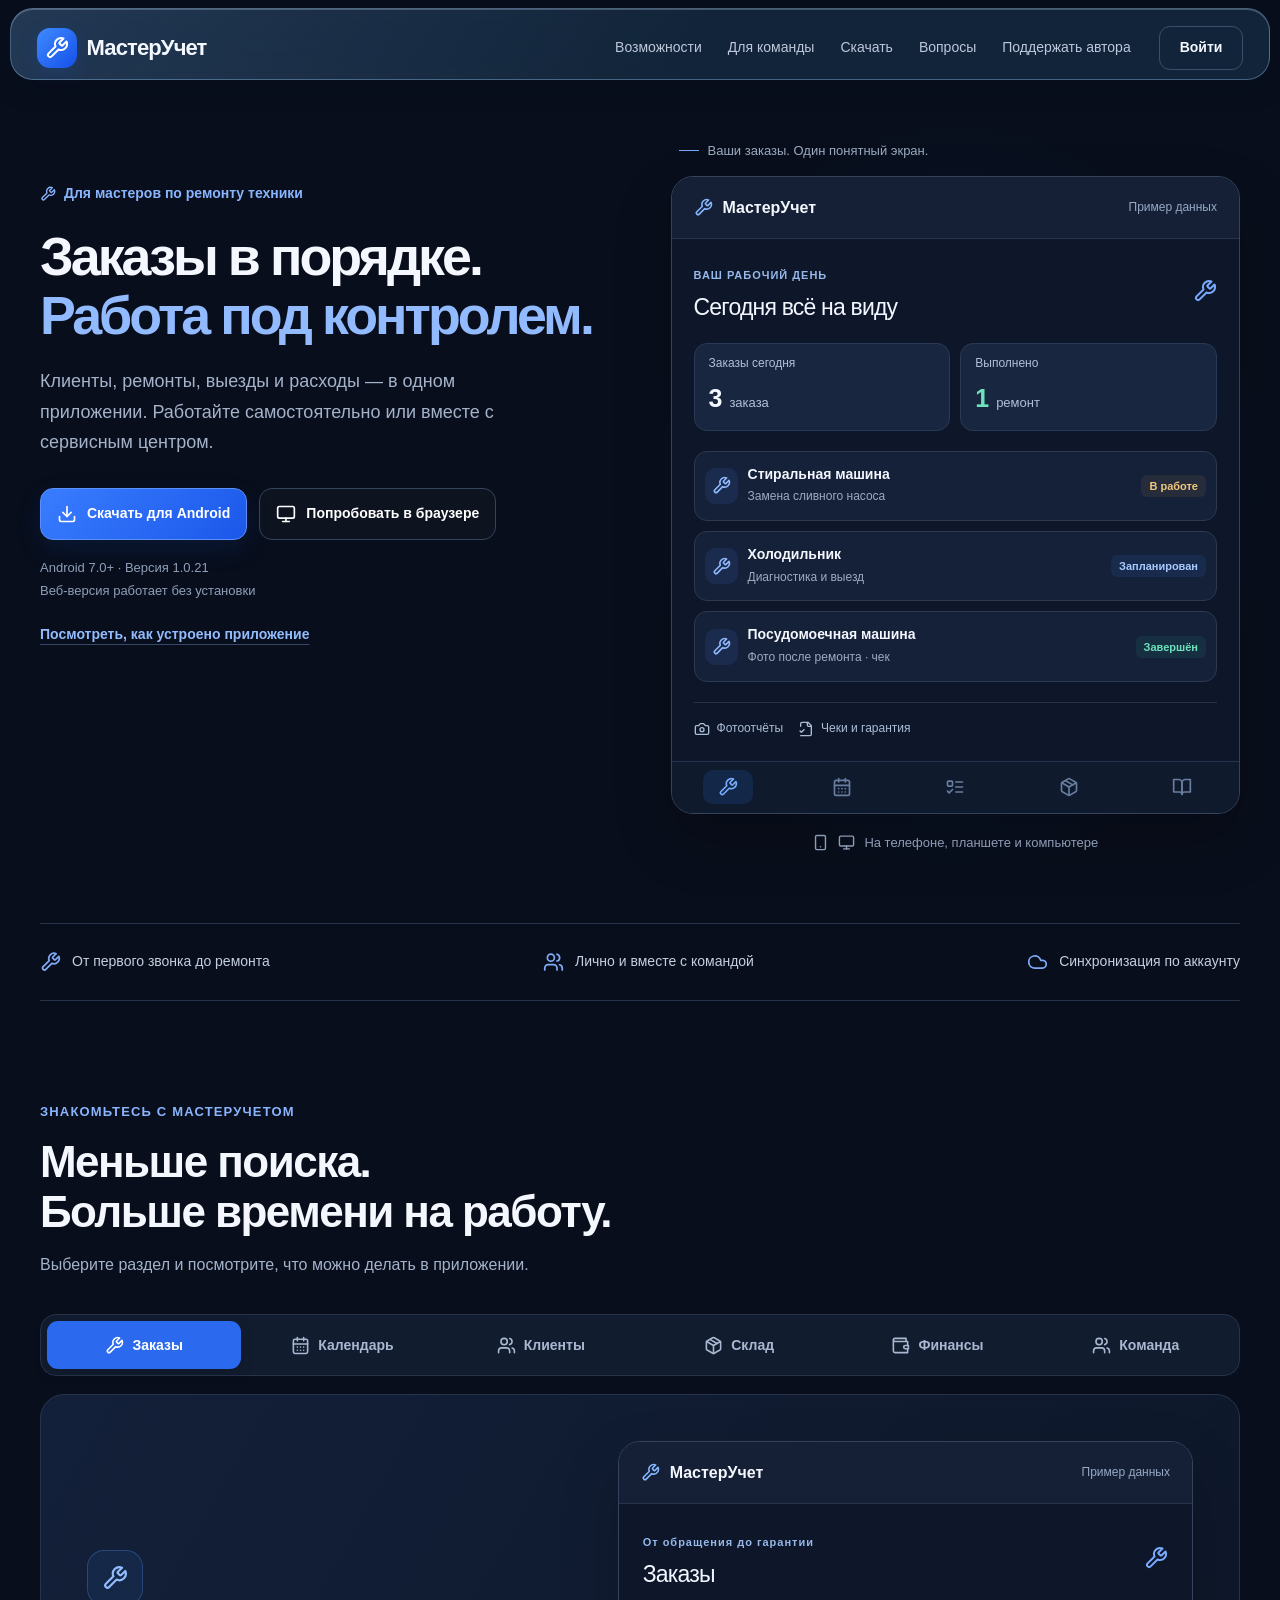
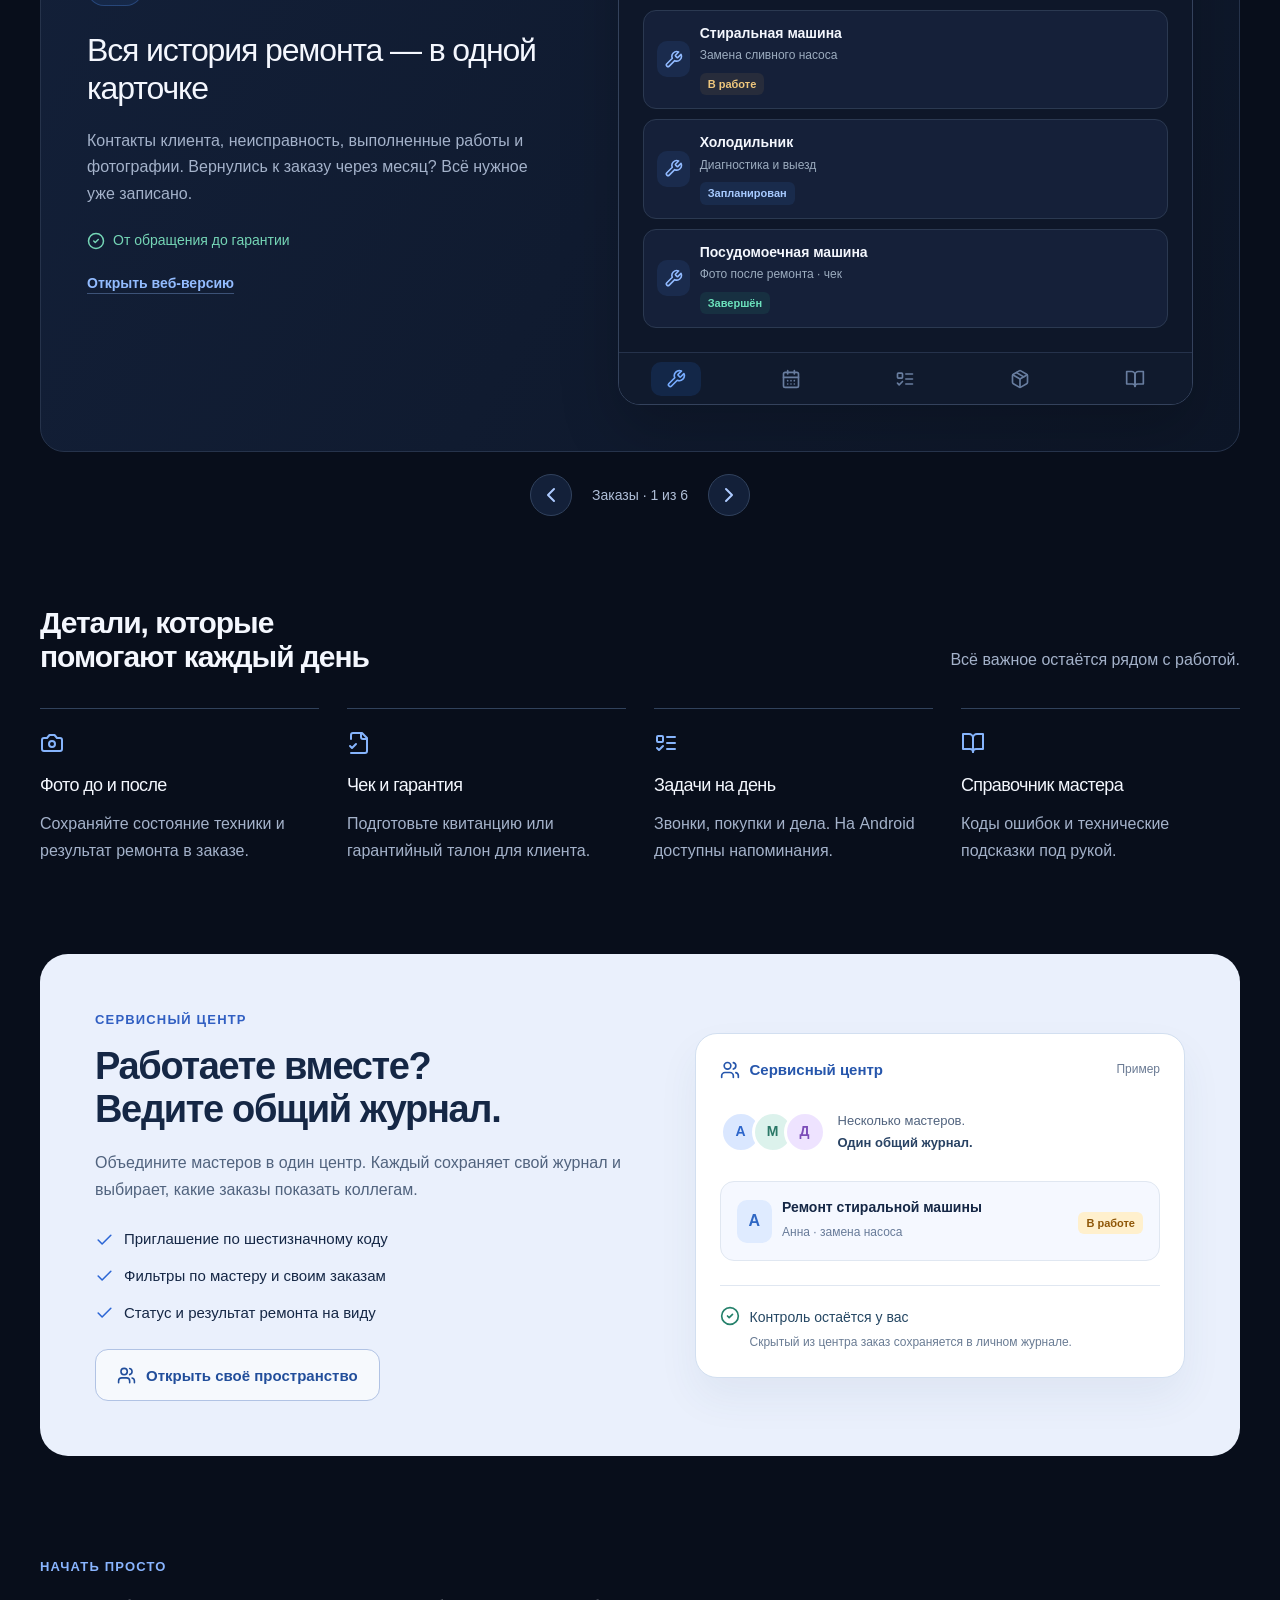
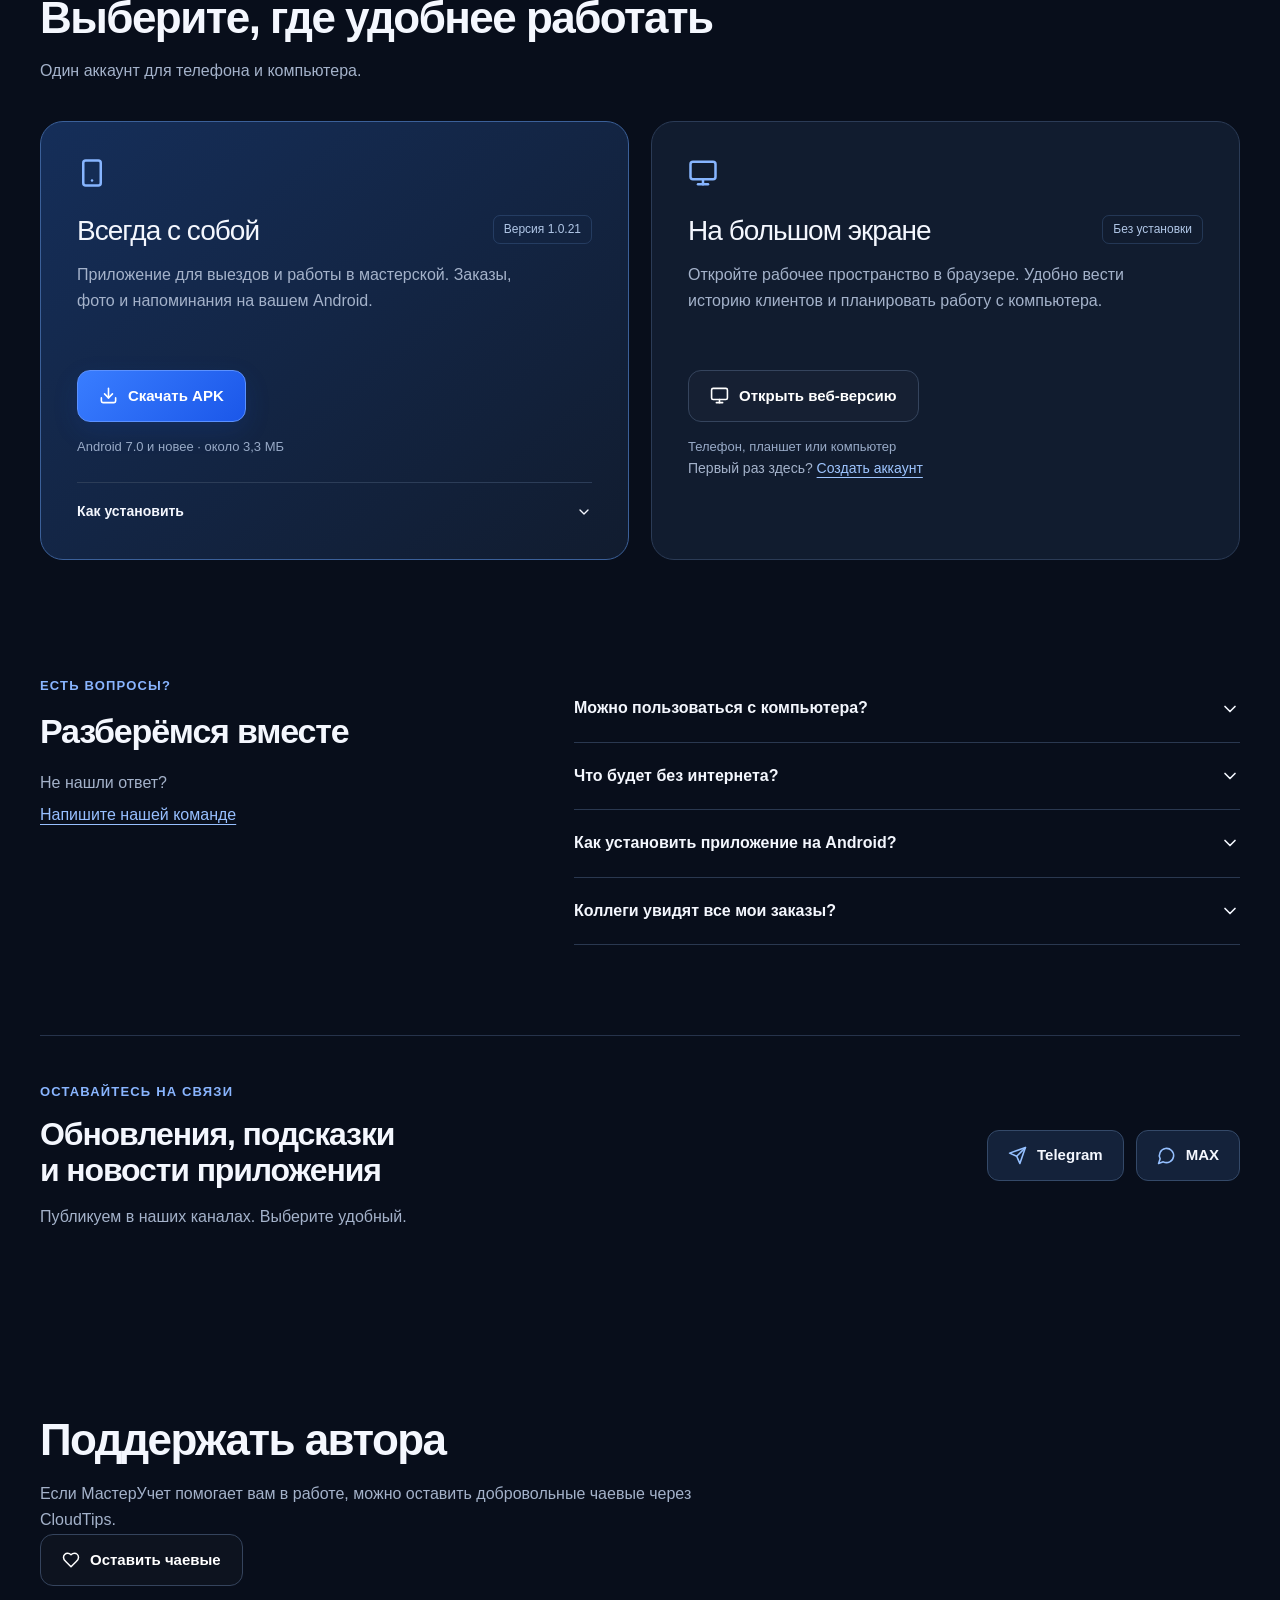
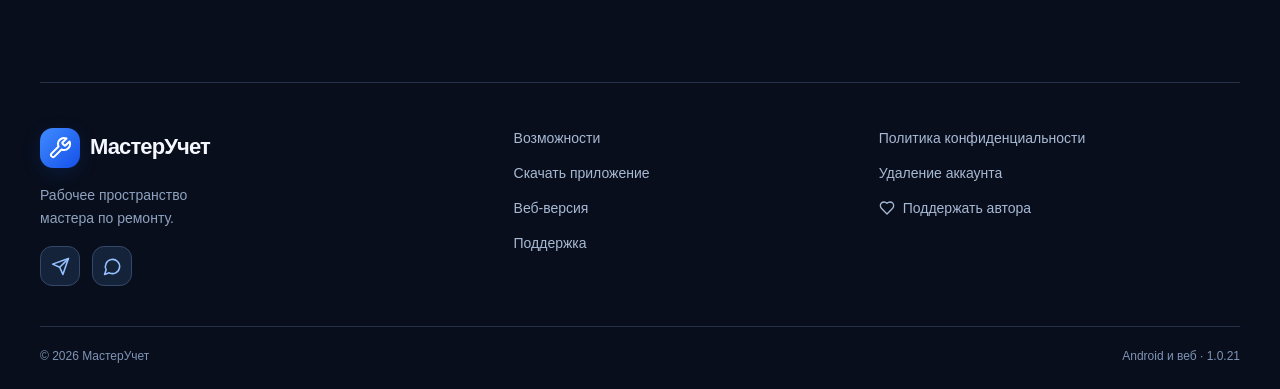
==== commit d1ad7221: "Publish glass navigation and Android 1.0.21" ====
--- a/index.html
+++ b/index.html
@@ -19,13 +19,13 @@
       {"@context":"https://schema.org","@type":"SoftwareApplication","name":"МастерУчет","applicationCategory":"BusinessApplication","operatingSystem":"Android, Web","url":"https://masteruchetapp.ru/","description":"Приложение для мастера по ремонту: журнал заказов, база клиентов, календарь выездов, задачи, склад запчастей, чеки и гарантия."}
     </script>
     <title>МастерУчет — приложение для мастера по ремонту</title>
-    <script type="module" crossorigin src="./assets/index-Cx3SQw0Q.js"></script>
+    <script type="module" crossorigin src="./assets/index-CEi3Puc5.js"></script>
     <link rel="modulepreload" crossorigin href="./assets/supabase-vendor-f4bNl52y.js">
-    <link rel="modulepreload" crossorigin href="./assets/index-D4iryIUe.js">
+    <link rel="modulepreload" crossorigin href="./assets/index-CILiROHc.js">
     <link rel="modulepreload" crossorigin href="./assets/react-vendor-DXcH-vAE.js">
     <link rel="modulepreload" crossorigin href="./assets/icons-vendor-DRxnLCir.js">
-    <link rel="stylesheet" crossorigin href="./assets/index-BMpNGS53.css">
-    <link rel="stylesheet" crossorigin href="./assets/index-BtOfnmhO.css">
+    <link rel="stylesheet" crossorigin href="./assets/index-B0oSfyC2.css">
+    <link rel="stylesheet" crossorigin href="./assets/index-C7BIjK3S.css">
   </head>
   <body>
     <div id="root"></div>
--- a/assets/index-C7BIjK3S.css
+++ b/assets/index-C7BIjK3S.css
@@ -0,0 +1 @@
+.landing-page{--ink:#f4f7fe;--muted:#a4b2ca;--line:#26334b;background:#080e1b;color:var(--ink);font-family:Inter,-apple-system,BlinkMacSystemFont,Segoe UI,sans-serif;font-size:16px;line-height:1.65;overflow-x:clip}.landing-page *{box-sizing:border-box}.landing-page a{color:inherit;text-decoration:none}.landing-page button{font:inherit;cursor:pointer}.landing-page svg{flex-shrink:0}.landing-page h1,.landing-page h2,.landing-page h3,.landing-page p{margin:0}.landing-page h1,.landing-page h2,.landing-page h3{line-height:1.12;letter-spacing:-.035em}.landing-page :is(a,button,summary):focus-visible{outline:3px solid #86b8ff;outline-offset:5px}.landing-container{width:min(1200px,calc(100% - 64px));margin-inline:auto}.landing-page [id]{scroll-margin-top:100px}html{scroll-behavior:smooth}.landing-skip{position:fixed;top:-100px;left:20px;background:#245de4;padding:12px;z-index:100}.landing-skip:focus{top:15px}.landing-header{height:84px;position:fixed;inset:0 0 auto;z-index:60;background:#080e1bf0;border-bottom:1px solid #ffffff0b;-webkit-backdrop-filter:blur(18px);backdrop-filter:blur(18px);transition:transform .24s ease}.landing-header.is-hidden{transform:translateY(-100%);pointer-events:none}.landing-header:focus-within{transform:none;pointer-events:auto}.landing-nav{height:100%;display:flex;align-items:center;gap:28px}.landing-brand{display:inline-flex;align-items:center;gap:10px;font-size:22px;font-weight:780;letter-spacing:-.04em;white-space:nowrap}.landing-brand-mark{width:40px;height:40px;display:grid;place-items:center;background:linear-gradient(135deg,#3f8bff,#1550e9);border-radius:13px;box-shadow:0 5px 20px #2468ff25;color:#fff}.landing-brand-mark svg{width:24px;height:24px}.landing-nav-links{display:flex;gap:26px;margin-left:auto;font-size:14px;color:#bdc8db}.landing-nav-links a:hover,.landing-footer a:hover{color:#82b4ff}.landing-login{font-size:14px;font-weight:700;border:1px solid #3c4e6d;border-radius:11px;padding:9px 20px;transition:background .2s}.landing-login:hover{background:#1a2a44}.landing-menu-toggle,.landing-mobile-menu,.landing-menu-backdrop{display:none}.landing-hero{padding-top:155px;padding-bottom:70px;display:grid;grid-template-columns:1.03fr 1fr;align-items:center;gap:44px;min-height:730px}.landing-eyebrow{display:flex;align-items:center;gap:8px;font-size:13px;font-weight:700;letter-spacing:.09em;color:#89b5ff}.landing-hero .landing-eyebrow{letter-spacing:0;font-size:14px}.landing-hero h1{font-size:clamp(40px,4.2vw,58px);font-weight:760;margin:22px 0;line-height:1.09;letter-spacing:-.055em}.landing-hero h1 span{color:#91baff}.landing-lead{max-width:510px;color:var(--muted);font-size:18px;line-height:1.7}.landing-actions{display:flex;gap:12px;flex-wrap:wrap;margin:30px 0 16px}.landing-button{min-height:52px;padding:13px 21px;display:inline-flex;align-items:center;justify-content:center;gap:10px;font-size:15px;font-weight:700;line-height:1.4;border:1px solid #5b91ff;border-radius:13px;background:linear-gradient(135deg,#397dff,#1b57e9);color:#fff!important;box-shadow:0 9px 26px #195deb22;transition:transform .2s,background .2s,box-shadow .2s}.landing-button:hover{transform:translateY(-2px);box-shadow:0 12px 30px #195deb40}.landing-button:active{transform:translateY(0)}.landing-button.is-secondary{background:#ffffff05;border-color:#35445d;box-shadow:none}.landing-button.is-secondary:hover{background:#18263b}.landing-platforms{font-size:13px;color:#8e9fb9;line-height:1.8}.landing-platforms span{display:block}.landing-text-link{display:inline-block;margin-top:20px;color:#93bcff!important;font-size:14px;font-weight:600;text-decoration:underline!important;text-underline-offset:5px;text-decoration-color:#93bcff55!important}.landing-hero-visual{position:relative;min-width:0}.landing-hero-visual:before{content:"";position:absolute;top:-65px;right:-65px;bottom:-65px;left:-65px;background:radial-gradient(ellipse,#1a54b92e,transparent 65%);pointer-events:none}.landing-preview-label{display:flex;align-items:center;gap:9px;color:#9dacbf;font-size:13px;margin:0 0 15px 8px}.landing-preview-label>span{width:20px;height:1px;background:#7af}.landing-device-note{display:flex;align-items:center;justify-content:center;gap:9px;font-size:13px;color:#9cacc6;margin-top:18px}.product-preview{position:relative;width:100%;min-width:0;background:#0e1729;border:1px solid #34425c;border-radius:22px;box-shadow:0 26px 60px #00000030;overflow:hidden}.product-top{height:62px;display:flex;align-items:center;justify-content:space-between;gap:12px;padding:0 22px;border-bottom:1px solid #26344d;background:#152036}.product-brand{display:flex;align-items:center;gap:10px;font-size:16px;font-weight:750}.product-brand svg{color:#85b7ff}.product-example{font-size:12px;color:#96a8c4}.product-body{padding:24px}.product-heading{display:flex;align-items:center;justify-content:space-between;gap:12px;color:#79aaff;margin-bottom:22px}.product-eyebrow{font-size:11px;letter-spacing:.09em;font-weight:700;color:#96b8eb}.product-heading h3{font-size:23px;color:#f2f6ff;margin-top:7px}.product-metrics{display:grid;grid-template-columns:1fr 1fr;gap:10px;margin-bottom:20px}.product-metrics>div{border-radius:13px;border:1px solid #293954;background:#192640;padding:13px 16px}.product-metrics span{display:block;font-size:12px;color:#b2c0d7}.product-metrics strong{display:block;font-size:25px;margin-top:5px}.product-metrics small{font-size:13px;font-weight:500;color:#b2c0d7}.landing-page .is-green{color:#6ce2bd!important}.product-orders{display:grid;gap:10px}.product-order{display:grid;grid-template-columns:auto 1fr;gap:3px 10px;align-items:center;padding:13px;border:1px solid #2b3951;border-radius:13px;background:#152039}.product-order-symbol{grid-row:1/3;width:33px;height:36px;display:grid;place-items:center;border-radius:10px;background:#24447555;color:#91baff}.product-order>div{min-width:0}.product-order strong{display:block;font-size:14px;line-height:1.4;font-weight:650;overflow-wrap:anywhere}.product-order small{display:block;font-size:12px;color:#9cacbf;margin-top:3px}.product-status{display:inline-flex;justify-self:start;grid-column:2;font-size:11px;font-weight:650;padding:2px 8px;border-radius:6px;color:#a7caff;background:#3977cf20;white-space:nowrap;margin-top:4px}.product-status.is-amber{color:#efc77d;background:#d6a14d18}.product-status.is-green{background:#2ab88d1a}.product-bottom{display:flex;flex-wrap:wrap;gap:15px;border-top:1px solid #26344b;padding-top:16px;margin-top:20px;color:#acbdd6;font-size:12px}.product-bottom span{display:flex;gap:7px;align-items:center}.product-tabs{height:52px;display:flex;align-items:center;justify-content:space-around;color:#687d9f;background:#101a2d;border-top:1px solid #25324b}.product-tabs span{padding:7px 15px;border-radius:10px}.product-tabs .is-active{color:#77acff;background:#2969d529}.landing-value-strip{display:flex;justify-content:space-between;gap:25px;padding:26px 0;border-top:1px solid var(--line);border-bottom:1px solid var(--line);color:#c4cfe1;font-size:14px}.landing-value-strip span{display:flex;align-items:center;gap:11px}.landing-value-strip svg{width:21px;color:#7eabf6}.landing-section{padding-top:100px;padding-bottom:60px}.landing-section-heading{max-width:700px;margin-bottom:36px}.landing-page h2{font-size:clamp(30px,3.5vw,44px);font-weight:740}.landing-section-heading h2{margin:15px 0 16px}.landing-section-heading p,.landing-extras p,.landing-team p,.landing-faq p,.landing-community p{color:var(--muted);font-size:16px}.landing-showcase-tabs{display:flex;gap:4px;padding:6px;background:#111c2f;border:1px solid var(--line);border-radius:16px;margin-bottom:18px}.landing-showcase-tabs button{flex:1;display:flex;justify-content:center;align-items:center;gap:8px;min-height:48px;padding:10px;border:0;border-radius:11px;background:transparent;color:#a9b8d0;font-size:14px;font-weight:650;transition:background .2s,color .2s}.landing-showcase-tabs button[aria-selected=true]{background:#2b69ef;color:#fff;box-shadow:0 5px 14px #0002}.landing-showcase-tabs button:hover:not([aria-selected=true]){background:#21304a;color:#fff}.landing-showcase{touch-action:pan-y;border-radius:24px;border:1px solid var(--line);background:linear-gradient(120deg,#132039,#0d1627);overflow:hidden}.landing-showcase-panel{display:grid;grid-template-columns:.9fr 1.1fr;align-items:center;gap:60px;padding:46px;animation:feature-enter .35s ease both;min-height:480px}.landing-showcase-panel.is-previous{animation-name:feature-previous}.landing-feature-symbol{display:grid;place-items:center;width:56px;height:56px;border:1px solid #4c85df55;border-radius:17px;color:#92bdff;background:#3066be20;margin-bottom:25px}.landing-showcase-copy h3{font-size:32px;line-height:1.2;margin-bottom:20px}.landing-showcase-copy p{color:var(--muted);font-size:16px}.landing-detail{display:flex;gap:8px;align-items:center;font-size:14px;color:#75d6b6;margin-top:22px}.landing-carousel-controls{display:flex;justify-content:center;align-items:center;gap:20px;margin-top:22px;font-size:14px;color:#afbed7}.landing-carousel-controls button{width:42px;height:42px;display:grid;place-items:center;border:1px solid #31425e;background:#132039;color:#adcaff;border-radius:50%}.landing-carousel-controls button:hover{background:#203a61}.landing-extras{padding:30px 0 90px}.landing-extras-heading{display:flex;justify-content:space-between;align-items:end;gap:30px;margin-bottom:35px}.landing-extras-heading h2{font-size:30px}.landing-extra-grid{display:grid;grid-template-columns:repeat(4,1fr);gap:28px}.landing-extra-grid article{padding-top:22px;border-top:1px solid #31425c}.landing-extra-grid svg{color:#86b4fc;margin-bottom:18px}.landing-extra-grid h3{font-size:18px;margin-bottom:11px;line-height:1.4}.landing-extra-grid p{font-size:16px;line-height:1.7}.landing-team{padding:55px;display:grid;grid-template-columns:1.1fr 1fr;gap:60px;border-radius:28px;background:#eaf0fc;color:#152745;align-items:center}.landing-team .landing-eyebrow{color:#315fc2}.landing-team h2{margin:15px 0 20px;font-size:38px}.landing-team p{color:#51637e}.landing-team ul{list-style:none;padding:0;margin:24px 0;display:grid;gap:12px;font-size:15px}.landing-team li{display:flex;gap:10px;align-items:center}.landing-team li svg{width:19px;color:#2c66d5}.landing-team .landing-button{color:#214e9b!important;border-color:#b1c3e4;background:#fff9}.landing-team .landing-button:hover{background:#fff}.landing-team-visual{padding:24px;background:#fff;border:1px solid #d2dff0;border-radius:22px;box-shadow:0 20px 40px #324a7610;min-width:0}.team-caption{display:flex;gap:10px;align-items:center;font-size:15px;color:#2656ac}.team-caption>span{margin-left:auto;font-size:12px;color:#6b7b94}.team-people{display:flex;align-items:center;margin:28px 0;flex-wrap:wrap;gap:0}.team-people>span{display:grid;place-items:center;width:42px;height:42px;border:3px solid white;border-radius:50%;background:#dae7ff;color:#2d66cb;font-size:14px;font-weight:700}.team-people>span+span{margin-left:-10px;background:#dcf2ec;color:#2b7867}.team-people>span:nth-child(3){background:#eee3ff;color:#7c4db9}.team-people p{font-size:13px!important;margin-left:12px}.team-people strong{color:#294364}.team-order{display:flex;gap:10px;flex-wrap:wrap;align-items:center;border:1px solid #e0e7f1;background:#f5f8ff;padding:16px;border-radius:14px}.team-avatar{background:#dfebff;color:#2f67c4;border-radius:10px;padding:8px 12px;font-weight:700}.team-order>div{flex:1;min-width:140px}.team-order strong{font-size:14px;line-height:1.4;display:block}.team-order small{font-size:12px;color:#687b99}.team-order .product-status{color:#8f5708;background:#fff0cd}.team-note{display:flex;gap:10px;align-items:start;margin-top:24px;padding-top:20px;border-top:1px solid #e0e7f1;color:#25816b}.team-note p{font-size:14px;color:#254763}.team-note small{display:block;color:#6a7c94;font-size:12px;line-height:1.6;margin-top:4px}.landing-download-grid{display:grid;grid-template-columns:1fr 1fr;gap:22px}.landing-download-card{position:relative;padding:36px;border:1px solid #2b3b56;border-radius:23px;background:#111c2f}.landing-download-card.is-android{background:linear-gradient(140deg,#152e59,#111c2f);border-color:#3b6099}.landing-download-card>svg{color:#87b5ff;margin-bottom:27px}.landing-release{float:right;font-size:12px;border-radius:7px;border:1px solid #4d72a850;color:#b1c7e7;padding:4px 10px}.landing-download-card h3{font-size:28px;margin-bottom:16px}.landing-download-card>p{color:var(--muted);font-size:16px;max-width:440px;min-height:84px}.landing-download-card .landing-button{margin-top:24px}.landing-download-card>small{display:block;margin-top:14px;color:#98aac7;font-size:13px}.landing-download-card details{margin-top:25px;border-top:1px solid #2c3d58;padding-top:17px}.landing-download-card summary{font-size:14px}.landing-download-card details p{font-size:14px;color:var(--muted);margin-top:14px}.landing-register{margin-top:26px;min-height:0!important;font-size:14px!important}.landing-register a{color:#9ec5ff;text-decoration:underline;text-underline-offset:4px}.landing-faq{padding:55px 0 90px;display:grid;grid-template-columns:.8fr 1.2fr;gap:90px}.landing-faq h2{margin:15px 0 20px;font-size:34px}.landing-faq p a{display:inline-block;margin-top:6px;color:#97bfff;text-decoration:underline;text-underline-offset:4px}.landing-faq details{border-bottom:1px solid #2a3850;padding:20px 0}.landing-page summary{display:flex;align-items:center;justify-content:space-between;gap:18px;cursor:pointer;list-style:none;font-weight:600}.landing-page summary::-webkit-details-marker{display:none}.landing-page summary svg{transition:transform .25s}.landing-page details[open]>summary svg{transform:rotate(180deg)}.landing-page details[open]>p{animation:answer-enter .25s ease both}.landing-faq details p{margin-top:15px;font-size:16px}.landing-community{padding:45px 0 70px;border-top:1px solid var(--line);display:flex;align-items:center;justify-content:space-between;gap:40px}.landing-community h2{font-size:32px;margin:15px 0}.landing-socials{display:flex;gap:12px}.landing-socials a{display:flex;align-items:center;justify-content:center;gap:10px;min-height:50px;padding:12px 20px;border:1px solid #344968;background:#14223a;border-radius:12px;font-size:15px;font-weight:650;transition:transform .2s,background .2s}.landing-socials a:hover{background:#203b65;transform:translateY(-2px)}.landing-socials svg{color:#95c0ff}.landing-socials.is-compact a{width:40px;min-height:40px;padding:8px}.landing-footer{border-top:1px solid var(--line);padding:45px 0 22px}.landing-footer-top{display:grid;grid-template-columns:1.2fr .9fr 1fr;gap:40px}.landing-footer-top p{margin:16px 0;color:#8fa2c0;font-size:14px}.landing-footer nav{display:flex;flex-direction:column;align-items:start;gap:14px;font-size:14px;color:#a8b9d4}.landing-footer nav a{display:flex;gap:8px;align-items:center;line-height:1.5}.landing-footer-bottom{display:flex;justify-content:space-between;margin-top:40px;padding-top:20px;border-top:1px solid #253047;color:#7f94b5;font-size:12px}.web-app-loading{min-height:100dvh;display:grid;place-items:center;background:#080e1b;color:#acbdd7}@keyframes feature-enter{0%{opacity:.4;transform:translate(18px)}to{opacity:1;transform:none}}@keyframes feature-previous{0%{opacity:.4;transform:translate(-18px)}to{opacity:1;transform:none}}@keyframes answer-enter{0%{opacity:0;transform:translateY(-5px)}to{opacity:1;transform:none}}@media (min-width:1100px){.landing-hero .landing-actions{flex-wrap:nowrap}.landing-hero .landing-button{font-size:14px;padding:13px 16px}}@media (max-width:1000px){.landing-nav-links{gap:18px}.landing-nav{gap:20px}.landing-hero{gap:30px}.landing-hero h1{font-size:44px}.landing-hero .landing-actions{flex-direction:column;align-items:stretch}.landing-showcase-panel{gap:30px;padding:30px}.landing-team{padding:35px;gap:30px}.landing-team h2{font-size:32px}.landing-faq{gap:40px}.product-body{padding:18px}.landing-extra-grid{gap:20px}.landing-value-strip{font-size:13px;gap:16px}}@media (max-width:760px){.landing-container{width:calc(100% - 36px)}.landing-header{height:72px}.landing-nav{gap:12px}.landing-brand{font-size:20px;margin-right:auto}.landing-brand-mark{width:36px;height:36px}.landing-nav-links{display:none}.landing-login{padding:8px 14px}.landing-menu-toggle{width:40px;height:40px;display:grid;place-items:center;border:1px solid #31425d;border-radius:11px;background:#142139;color:#c0d5f5}.landing-menu-toggle svg{width:21px}.landing-menu-backdrop{display:block;position:fixed;inset:72px 0 auto;height:calc(100dvh - 72px);background:#030913aa;border:0;-webkit-backdrop-filter:blur(5px);backdrop-filter:blur(5px)}.landing-mobile-menu{display:grid;position:absolute;top:82px;left:18px;right:18px;gap:5px;max-height:calc(100dvh - 100px);overflow:auto;overscroll-behavior:contain;padding:15px;border:1px solid #344660;border-radius:17px;background:#101c30;box-shadow:0 20px 60px #0005;animation:answer-enter .24s ease}.landing-mobile-menu>a{padding:12px;border-radius:9px;font-size:16px}.landing-mobile-menu>a:hover{background:#20334f}.landing-mobile-menu .landing-socials{padding-top:12px;border-top:1px solid var(--line)}.landing-mobile-menu .landing-socials a{flex:1}.landing-hero{grid-template-columns:1fr;padding:115px 0 44px;gap:40px;min-height:0}.landing-hero-copy{max-width:600px}.landing-hero h1{font-size:clamp(37px,7vw,52px);line-height:1.12}.landing-lead{font-size:17px;max-width:540px}.landing-hero .landing-actions{flex-direction:row}.landing-hero .landing-button{flex:1;min-width:220px}.landing-hero-visual{width:100%;max-width:540px;margin-inline:auto}.landing-hero-visual:before{top:0;right:0;bottom:0;left:0}.landing-value-strip{flex-direction:column;gap:17px;font-size:14px;padding:24px 0}.landing-section{padding-top:65px;padding-bottom:35px}.landing-showcase-tabs{display:grid;grid-template-columns:repeat(3,1fr)}.landing-showcase-tabs button{font-size:13px;padding:9px 5px;gap:6px}.landing-showcase-panel{grid-template-columns:1fr;padding:25px;gap:25px;min-height:0}.landing-feature-symbol{margin-bottom:18px;width:45px;height:45px;border-radius:13px}.landing-showcase-copy h3{font-size:28px;max-width:520px}.landing-showcase-copy p{min-height:104px}.landing-extra-grid{grid-template-columns:1fr 1fr;gap:28px}.landing-extras{padding:25px 0 60px}.landing-extras-heading{display:block}.landing-extras-heading p{margin-top:15px}.landing-team{grid-template-columns:1fr;gap:30px;padding:30px 25px}.landing-team-visual{padding:22px}.landing-download-grid{grid-template-columns:1fr}.landing-download-card{padding:28px}.landing-download-card>p{min-height:0}.landing-faq{grid-template-columns:1fr;gap:20px;padding:40px 0 60px}.landing-community{flex-direction:column;align-items:start;gap:25px;padding:40px 0 50px}.landing-footer-top{grid-template-columns:1fr 1fr;gap:30px}.landing-footer-top>div:first-child{grid-column:1/-1}.landing-footer-top>div:first-child .landing-socials{margin-top:14px}.landing-footer-bottom{gap:15px;flex-wrap:wrap}.product-heading h3{font-size:22px}.product-top{padding-inline:18px}.landing-device-note{font-size:12px}.landing-section-heading{margin-bottom:26px}}@media (max-width:380px){.landing-container{width:calc(100% - 28px)}.landing-brand{font-size:18px;gap:7px}.landing-brand-mark{width:32px;height:32px}.landing-nav{gap:8px}.landing-login{padding:8px 11px}.landing-hero h1{font-size:36px}.landing-hero .landing-eyebrow{font-size:12px}.landing-showcase-panel{padding:19px}.product-top{padding-inline:12px}.product-brand{font-size:14px}.product-example{font-size:11px}.product-body{padding:14px}.product-order{padding:10px;gap:4px 8px}.product-order strong{font-size:13px}.landing-showcase-tabs button{font-size:12px}.landing-showcase-tabs button svg{width:16px}.landing-team{padding:25px 18px}.landing-extra-grid{gap:20px}.landing-footer-top{grid-template-columns:1fr}.landing-footer-top>div:first-child{grid-column:auto}}@media (min-width:901px){.landing-hero{align-items:start;padding-top:140px;min-height:0}.landing-hero-copy{padding-top:42px}.landing-hero .product-body{padding:22px}.landing-hero .product-order{grid-template-columns:33px minmax(0,1fr) auto;gap:10px;padding:13px 10px}.landing-hero .product-order-symbol{grid-row:1}.landing-hero .product-status{grid-column:3;grid-row:1;margin-top:0;font-size:11px}.landing-hero .product-metrics>div{padding:10px 14px}}@media (min-width:761px) and (max-width:900px){.landing-hero{grid-template-columns:1fr;gap:38px;padding-top:125px}.landing-hero-copy{max-width:650px}.landing-hero .landing-actions{flex-direction:row}.landing-hero-visual{width:100%;max-width:580px;margin-inline:auto}.landing-showcase-panel{grid-template-columns:1fr}}@media (prefers-reduced-motion:reduce){html{scroll-behavior:auto}.landing-page *{animation:none!important;transition:none!important;scroll-behavior:auto!important}}.landing-header{inset:8px max(10px,calc((100% - 1280px)/2)) auto;height:clamp(58px,6vw,72px);border:1px solid #a8d5ff58;border-radius:23px;background:linear-gradient(120deg,#91bfff22,transparent 54%),#152940;box-shadow:inset 0 1px #ffffff38,0 8px 28px #06132728}.landing-header .landing-nav{width:100%;padding-inline:clamp(12px,2vw,28px);box-sizing:border-box}.landing-header.is-hidden{transform:translateY(calc(-100% - 10px))}.landing-header:focus-within{transform:none}@supports ((backdrop-filter:blur(1px)) or (-webkit-backdrop-filter:blur(1px))){.landing-header{background-color:#152940d6;backdrop-filter:blur(17px) saturate(135%);-webkit-backdrop-filter:blur(17px) saturate(135%)}}@media (prefers-reduced-transparency:reduce){.landing-header{background-color:#152940;backdrop-filter:none;-webkit-backdrop-filter:none}}
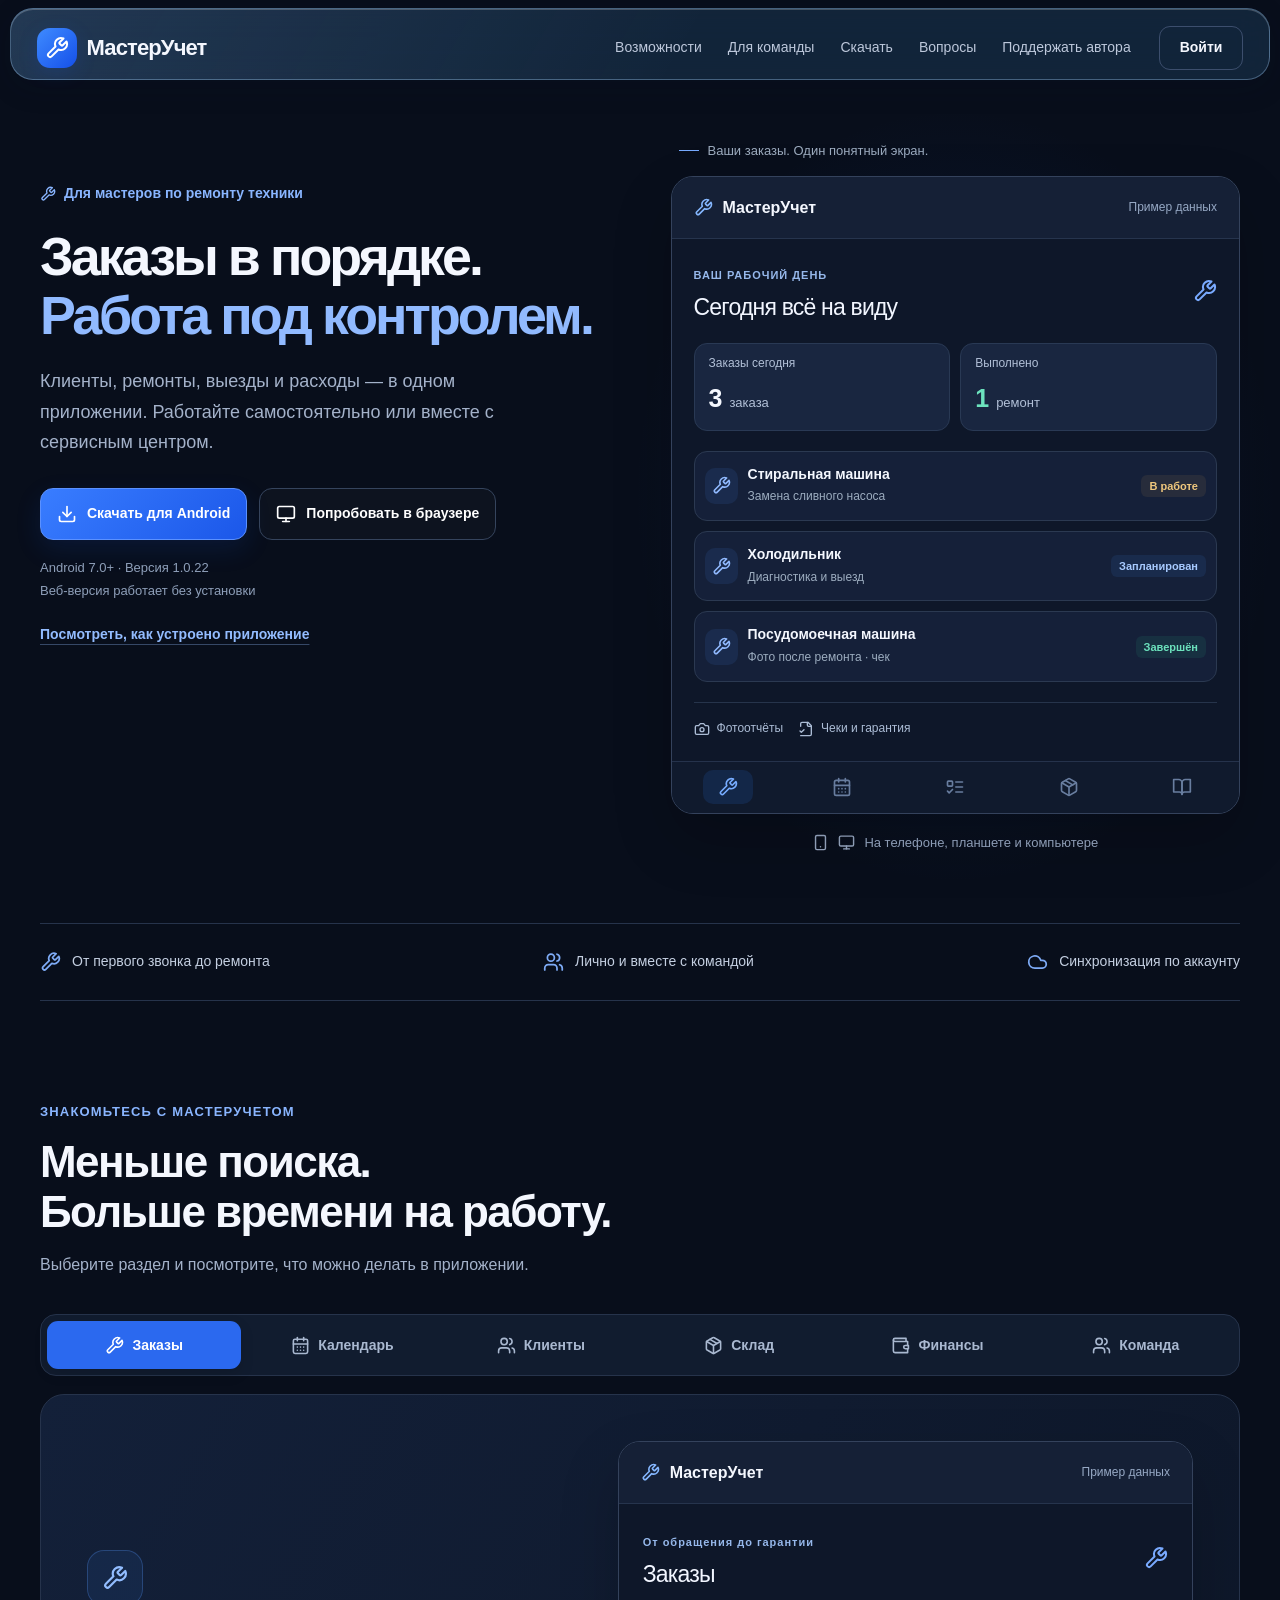
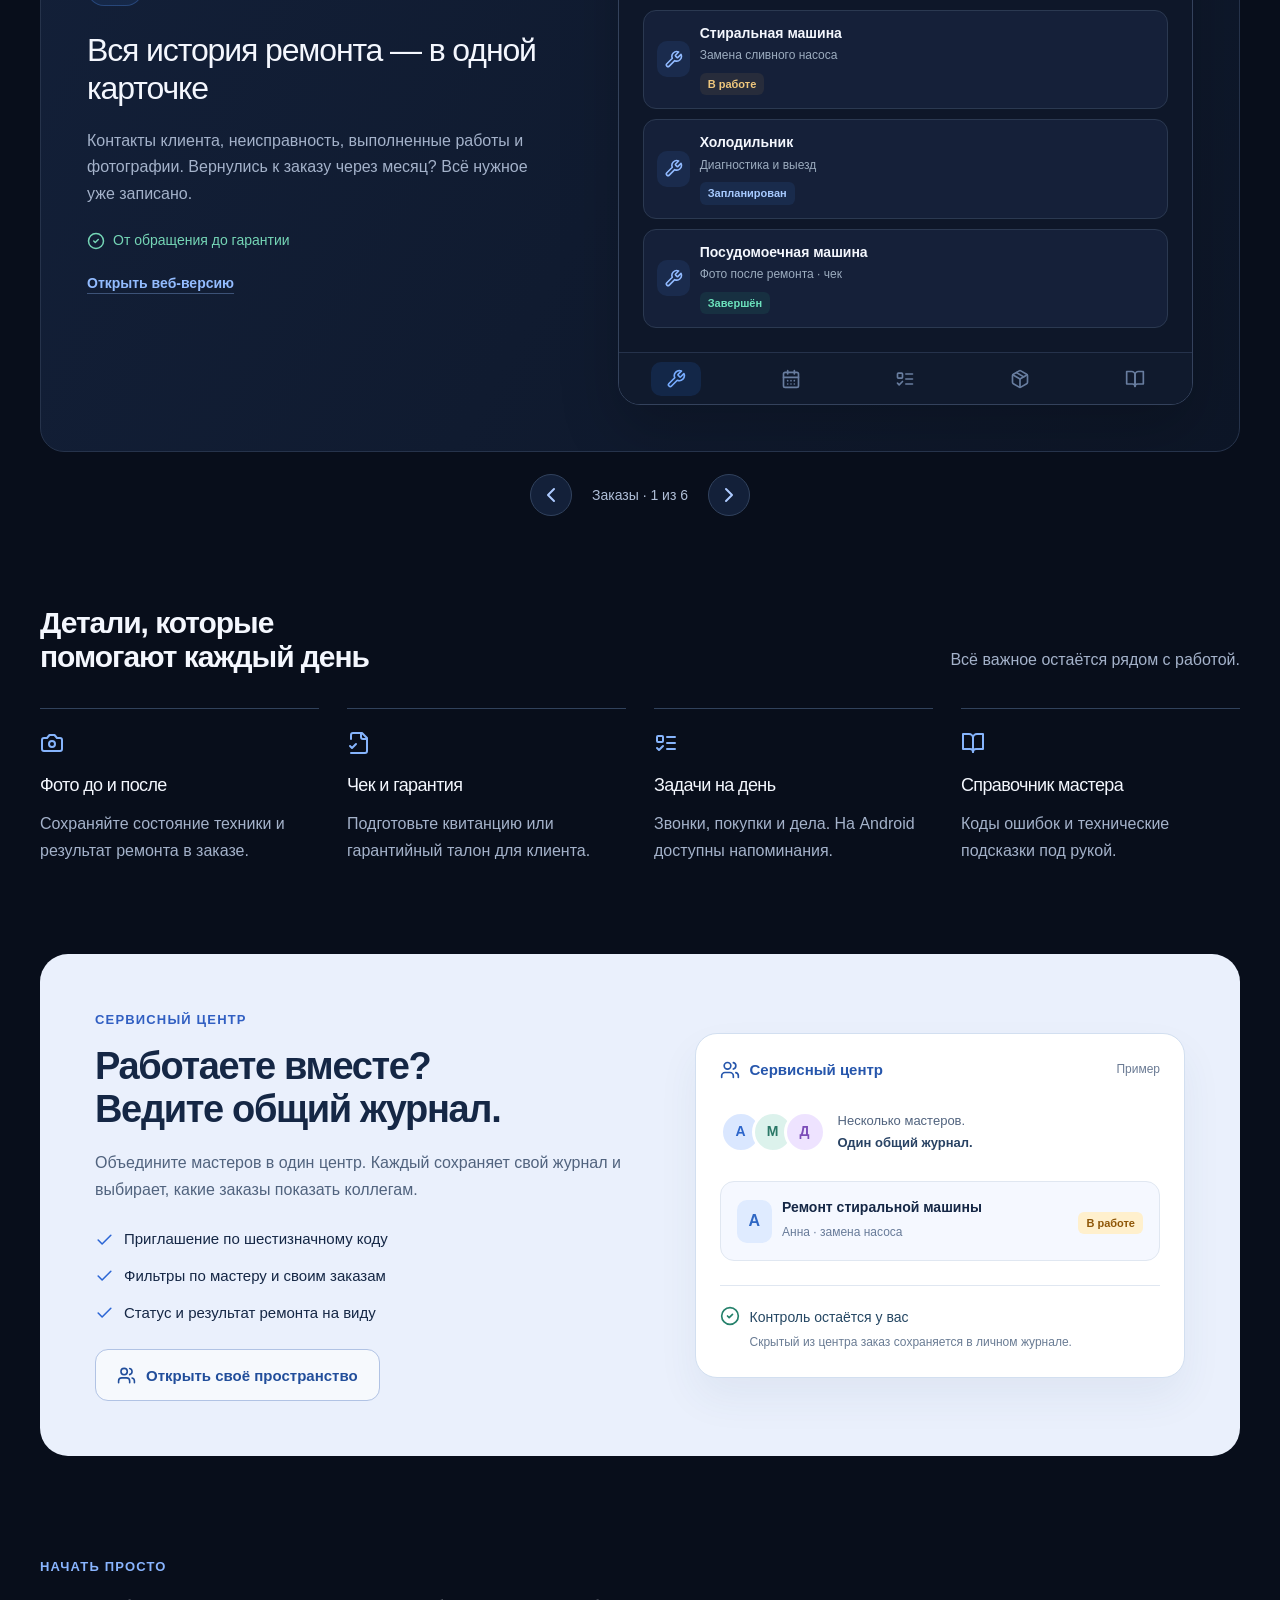
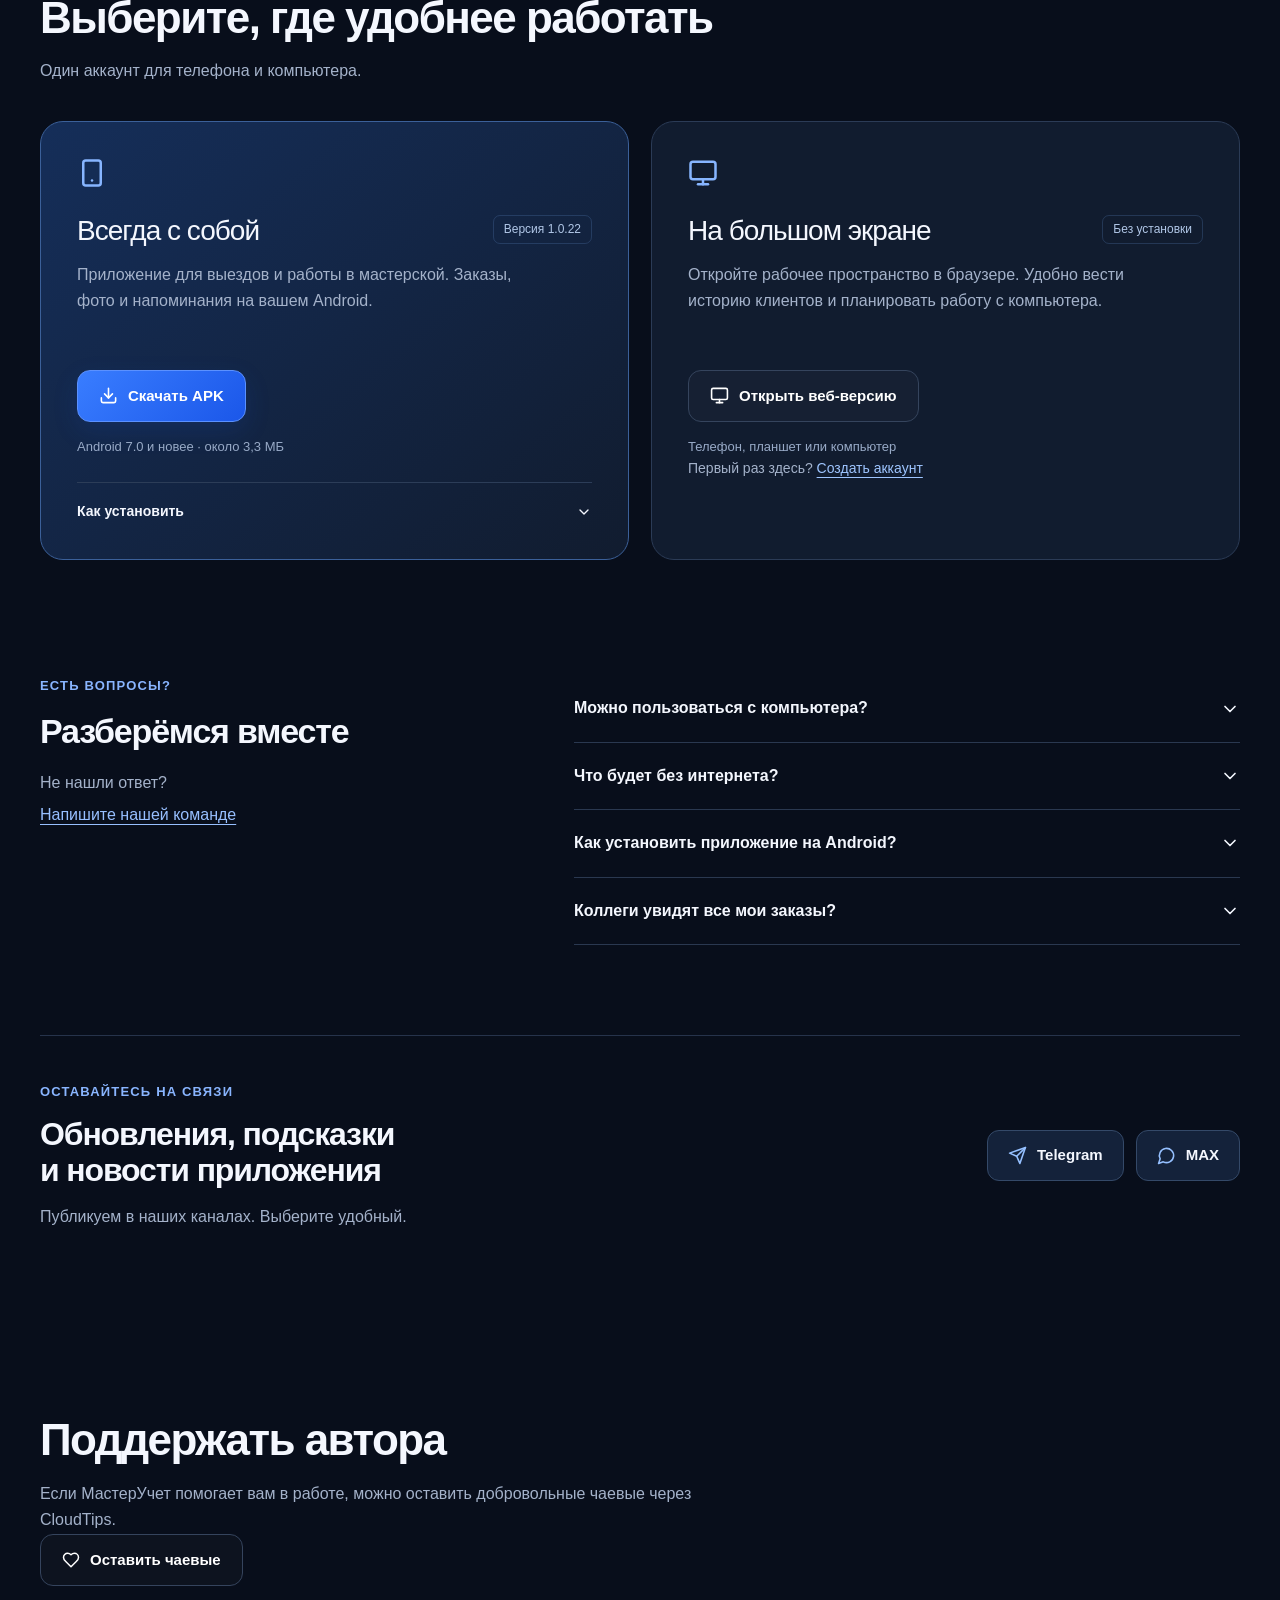
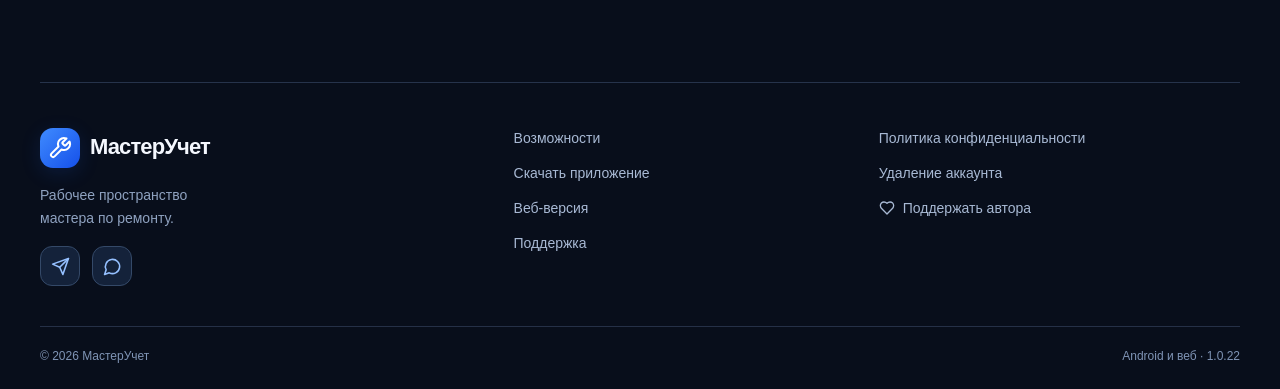
==== commit 185d1ae7: "Publish MasterUchet 1.0.22 with shared center notebook and offline photos" ====
--- a/index.html
+++ b/index.html
@@ -19,9 +19,9 @@
       {"@context":"https://schema.org","@type":"SoftwareApplication","name":"МастерУчет","applicationCategory":"BusinessApplication","operatingSystem":"Android, Web","url":"https://masteruchetapp.ru/","description":"Приложение для мастера по ремонту: журнал заказов, база клиентов, календарь выездов, задачи, склад запчастей, чеки и гарантия."}
     </script>
     <title>МастерУчет — приложение для мастера по ремонту</title>
-    <script type="module" crossorigin src="./assets/index-CEi3Puc5.js"></script>
+    <script type="module" crossorigin src="./assets/index-CeKb8JKj.js"></script>
     <link rel="modulepreload" crossorigin href="./assets/supabase-vendor-f4bNl52y.js">
-    <link rel="modulepreload" crossorigin href="./assets/index-CILiROHc.js">
+    <link rel="modulepreload" crossorigin href="./assets/index-BWnKxwav.js">
     <link rel="modulepreload" crossorigin href="./assets/react-vendor-DXcH-vAE.js">
     <link rel="modulepreload" crossorigin href="./assets/icons-vendor-DRxnLCir.js">
     <link rel="stylesheet" crossorigin href="./assets/index-B0oSfyC2.css">
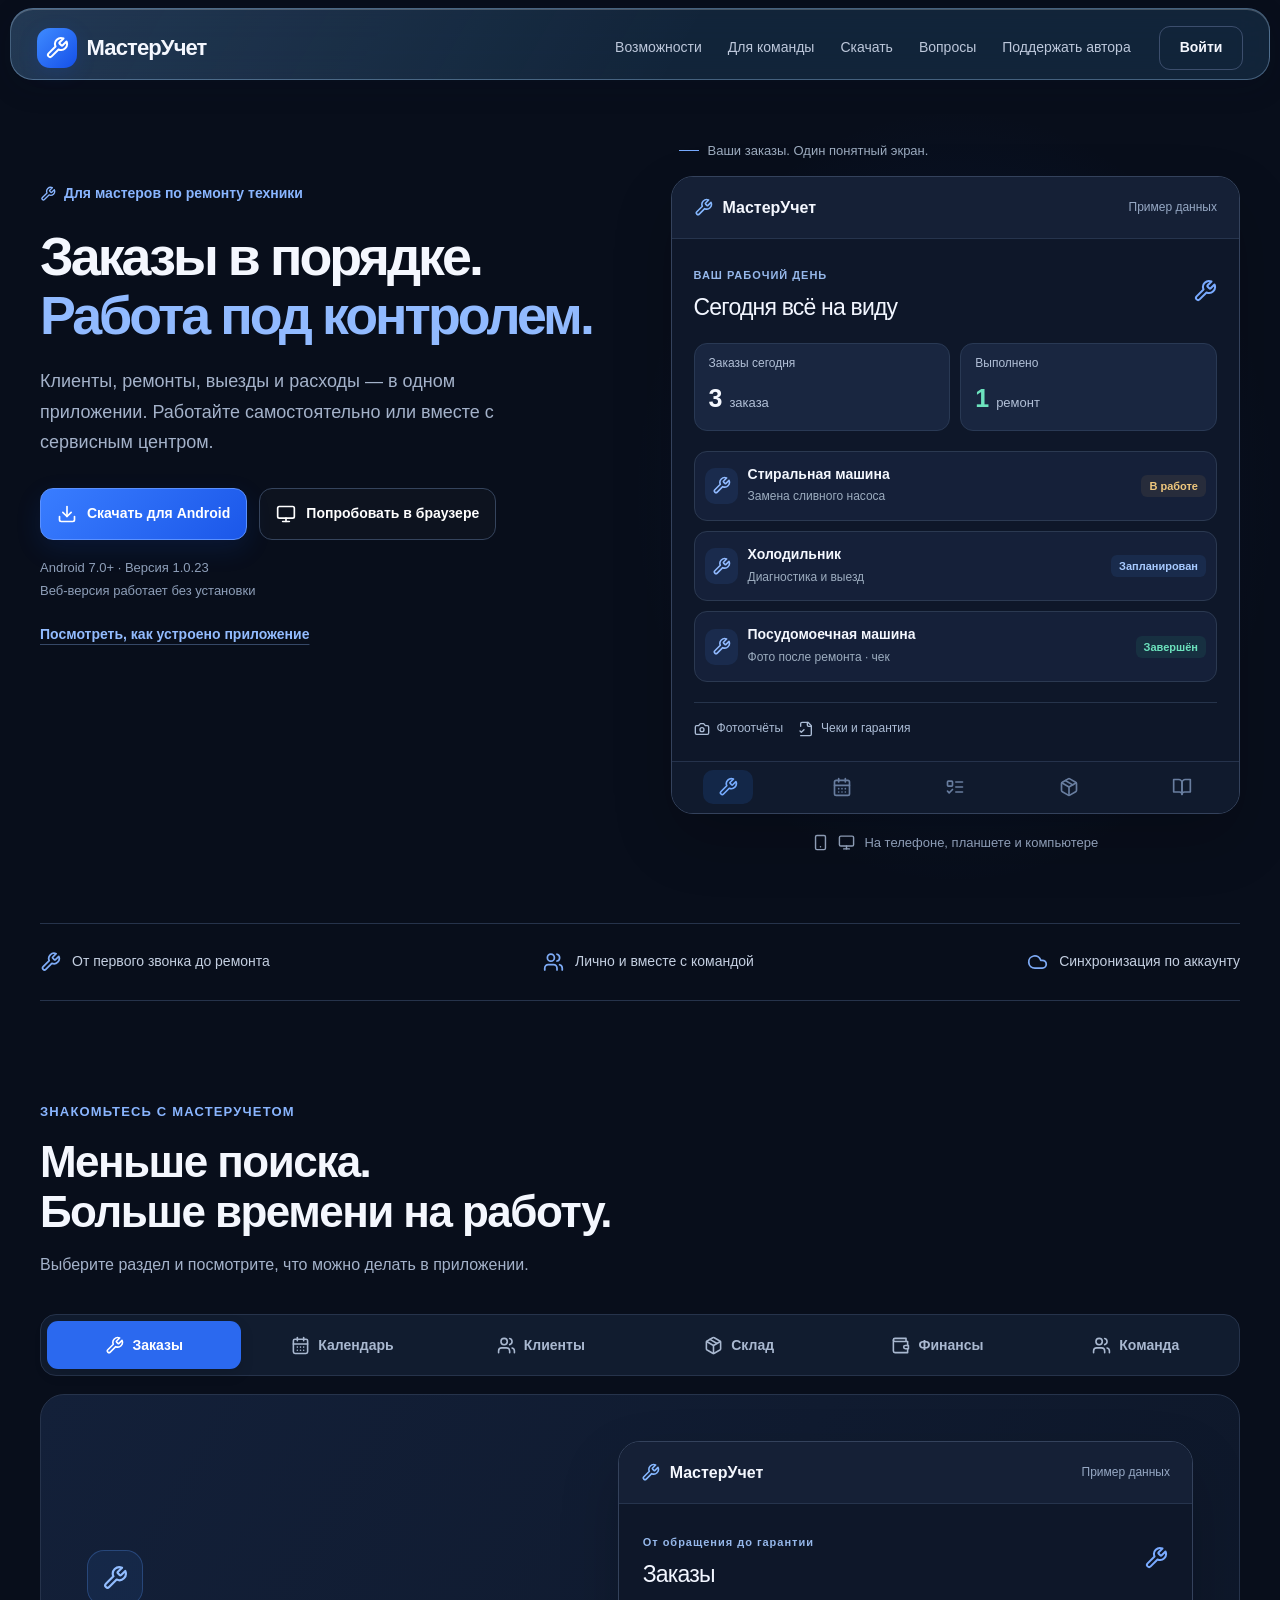
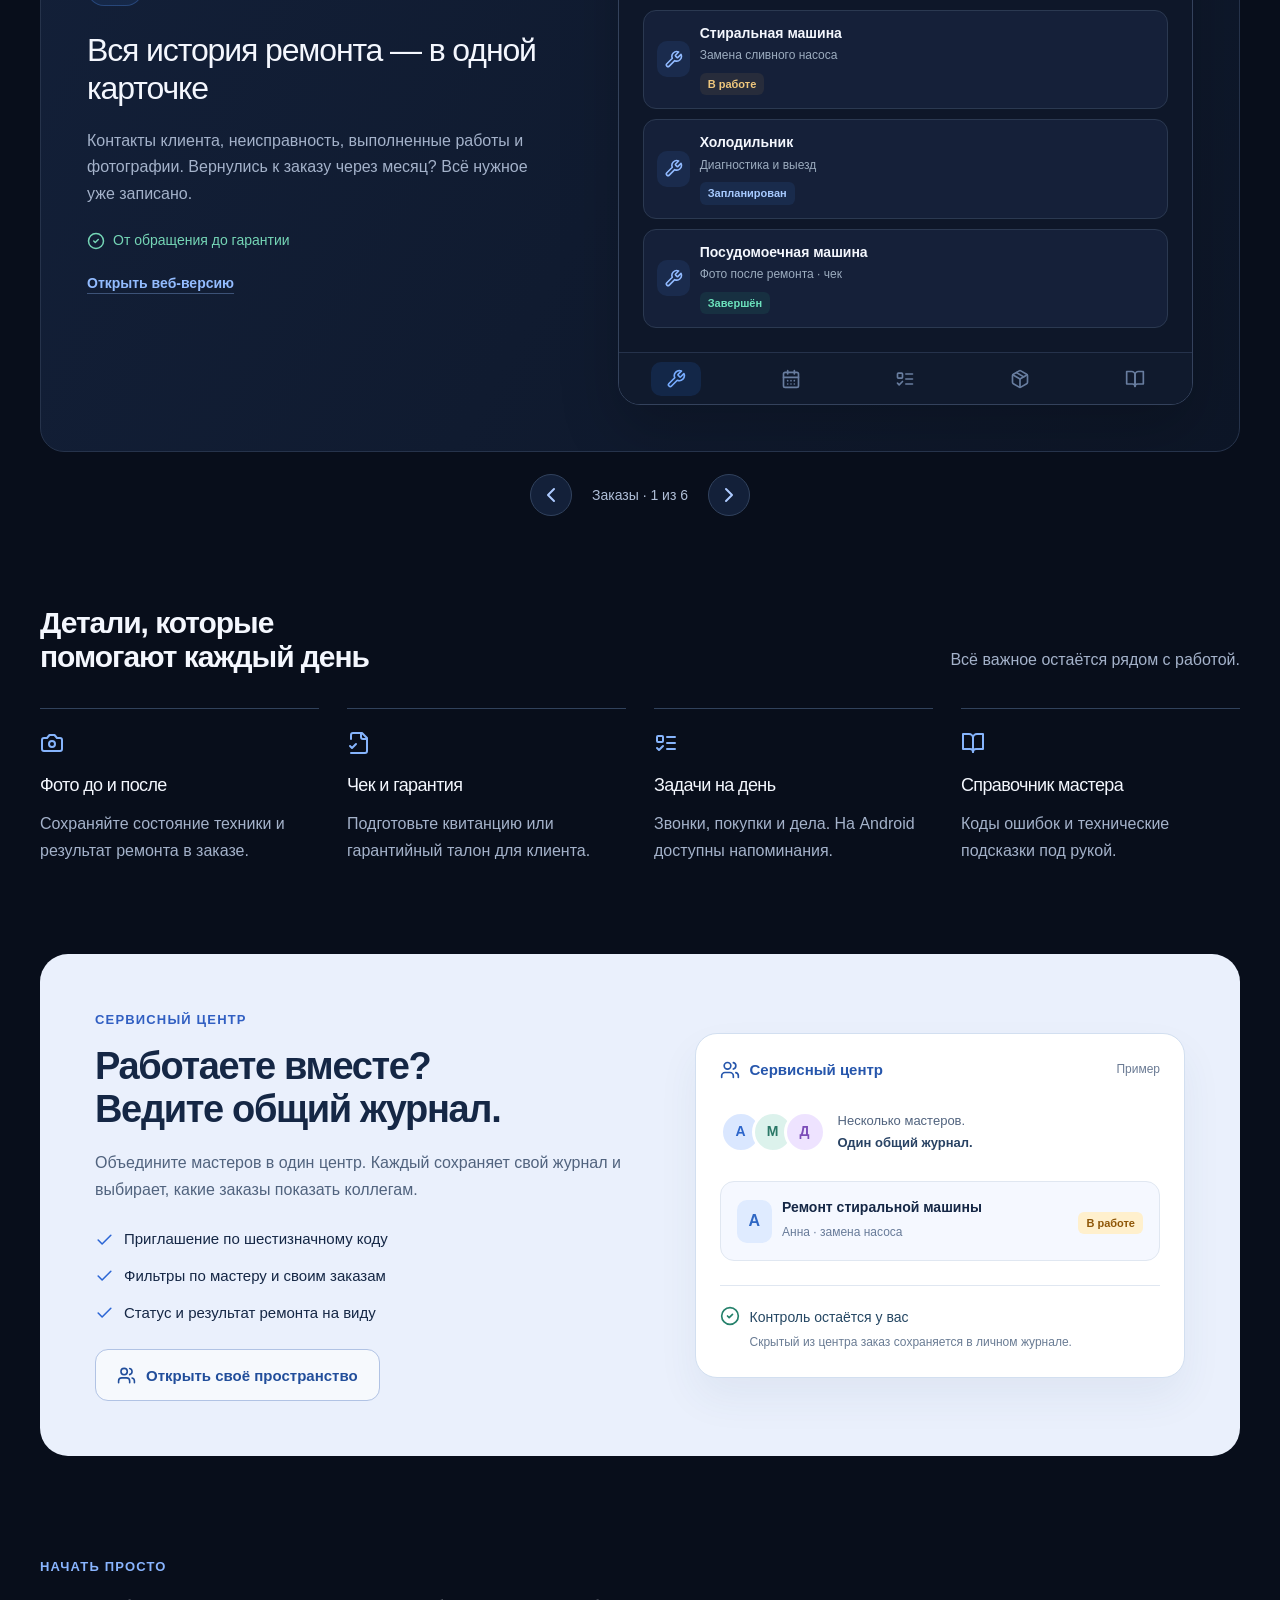
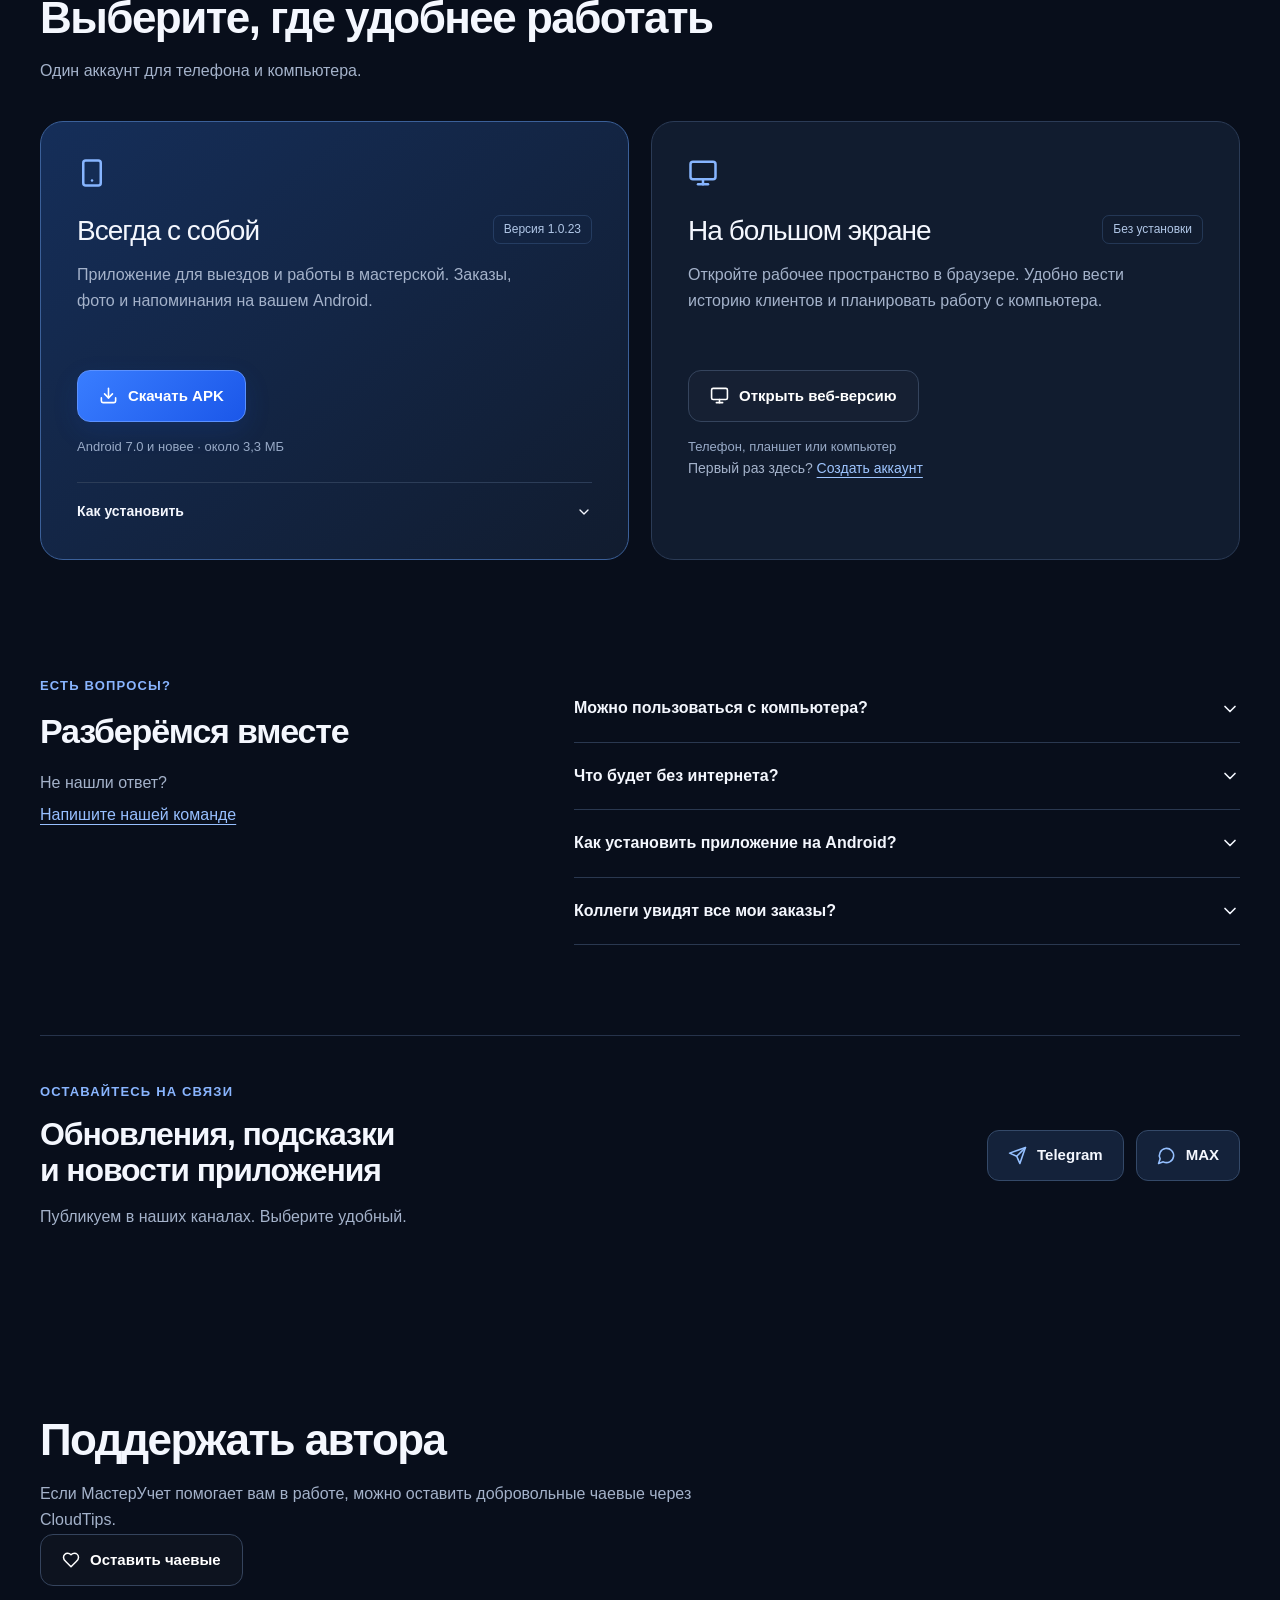
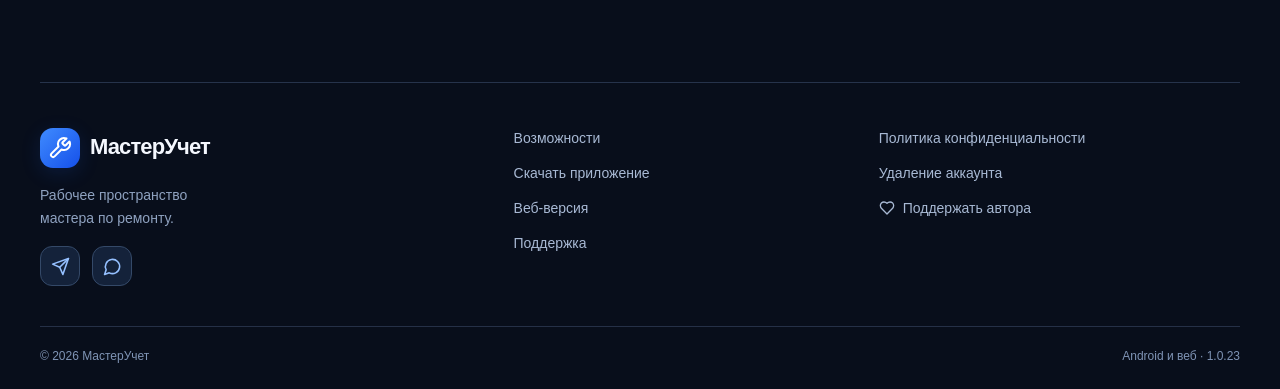
==== commit 5be0c849: "Publish 1.0.23 with direct order search in the client directory" ====
--- a/index.html
+++ b/index.html
@@ -19,12 +19,12 @@
       {"@context":"https://schema.org","@type":"SoftwareApplication","name":"МастерУчет","applicationCategory":"BusinessApplication","operatingSystem":"Android, Web","url":"https://masteruchetapp.ru/","description":"Приложение для мастера по ремонту: журнал заказов, база клиентов, календарь выездов, задачи, склад запчастей, чеки и гарантия."}
     </script>
     <title>МастерУчет — приложение для мастера по ремонту</title>
-    <script type="module" crossorigin src="./assets/index-CeKb8JKj.js"></script>
+    <script type="module" crossorigin src="./assets/index-CEDgCaCt.js"></script>
     <link rel="modulepreload" crossorigin href="./assets/supabase-vendor-f4bNl52y.js">
-    <link rel="modulepreload" crossorigin href="./assets/index-BWnKxwav.js">
+    <link rel="modulepreload" crossorigin href="./assets/index-DF0lT5q_.js">
     <link rel="modulepreload" crossorigin href="./assets/react-vendor-DXcH-vAE.js">
     <link rel="modulepreload" crossorigin href="./assets/icons-vendor-DRxnLCir.js">
-    <link rel="stylesheet" crossorigin href="./assets/index-B0oSfyC2.css">
+    <link rel="stylesheet" crossorigin href="./assets/index-D68xT5YP.css">
     <link rel="stylesheet" crossorigin href="./assets/index-C7BIjK3S.css">
   </head>
   <body>
